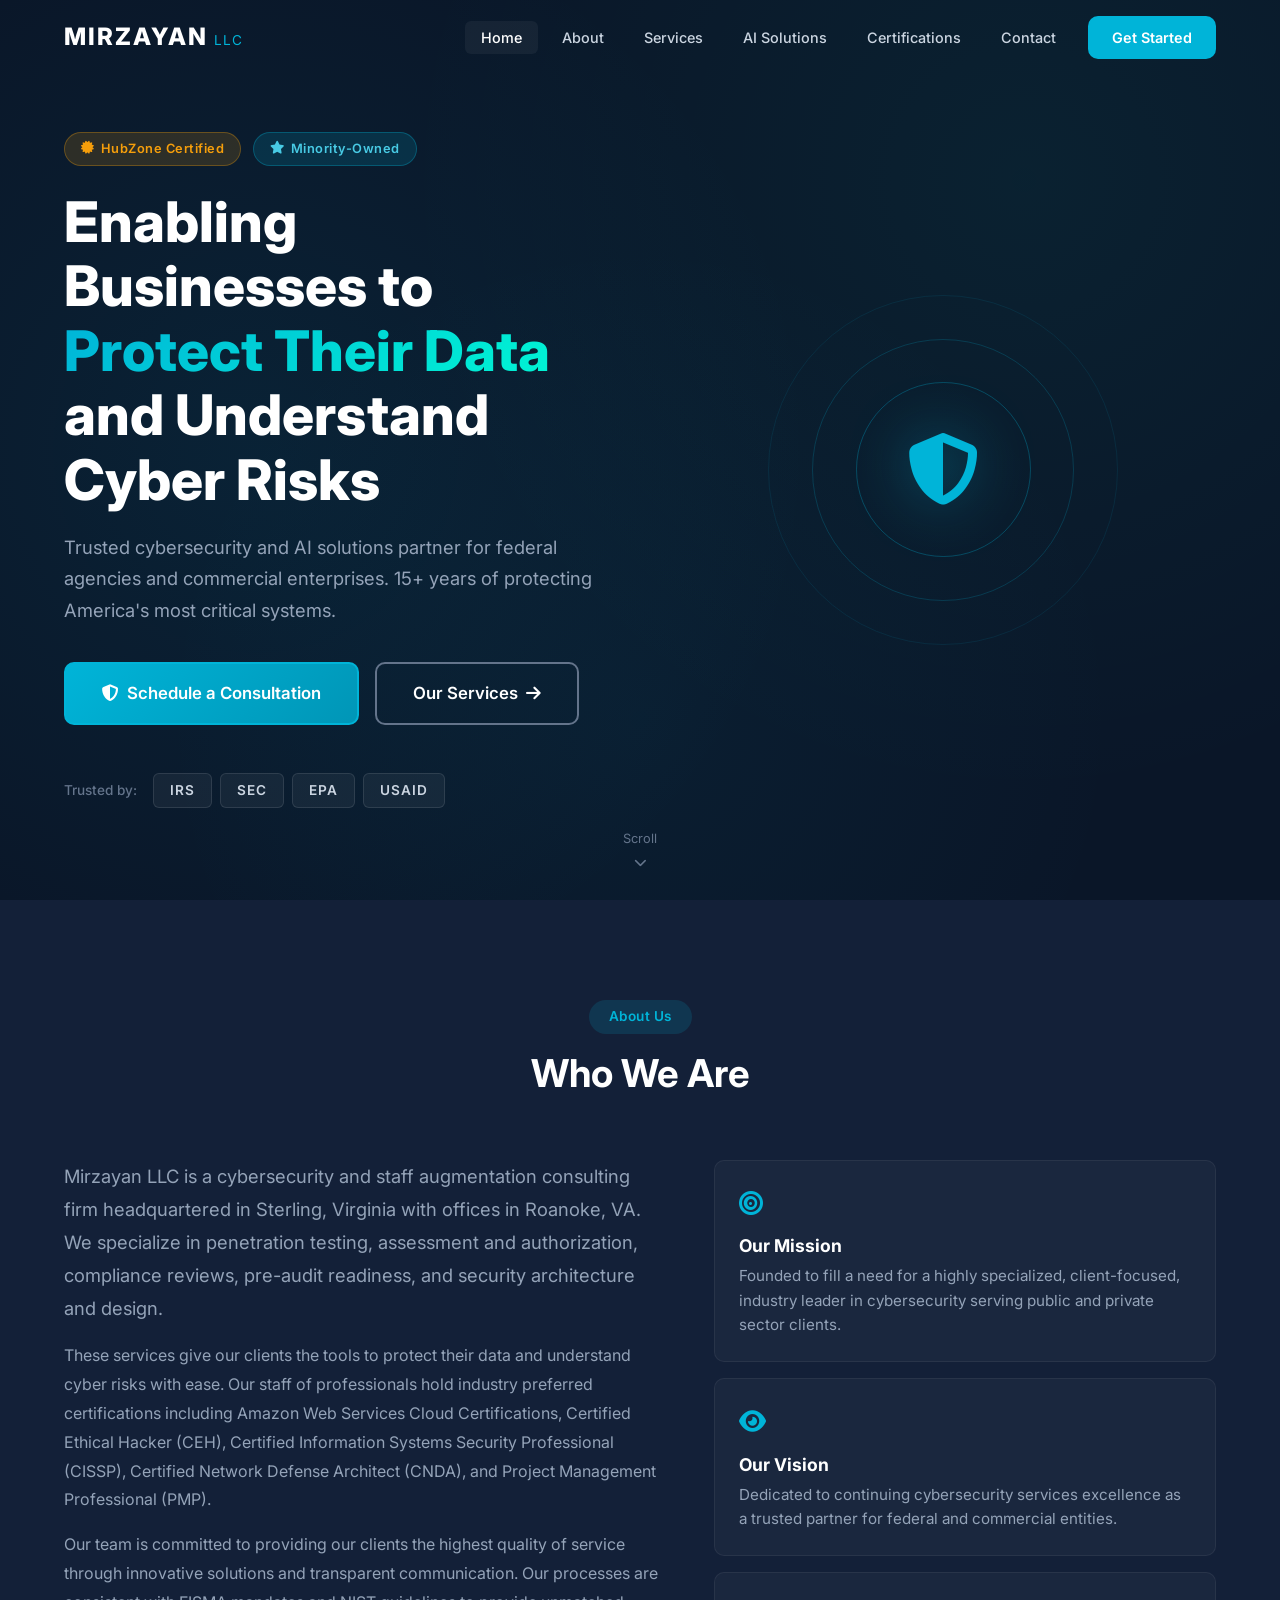
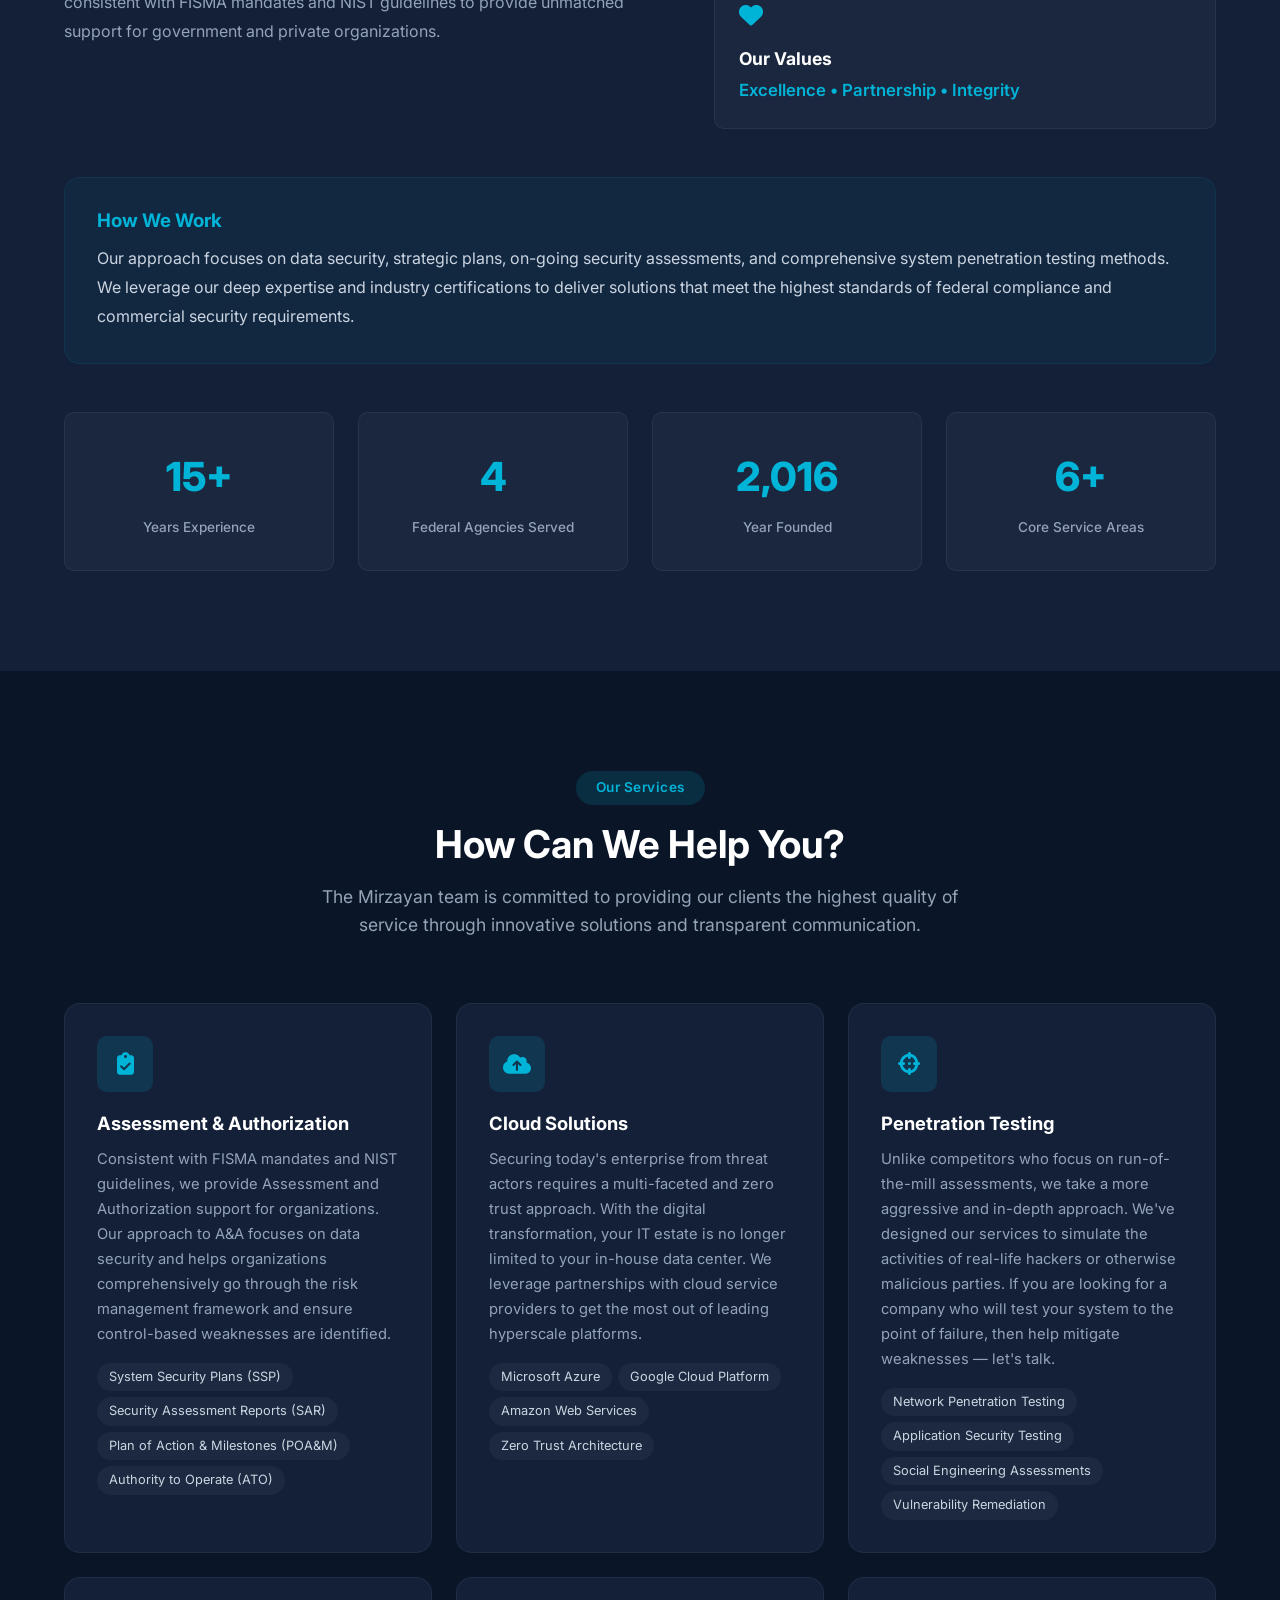
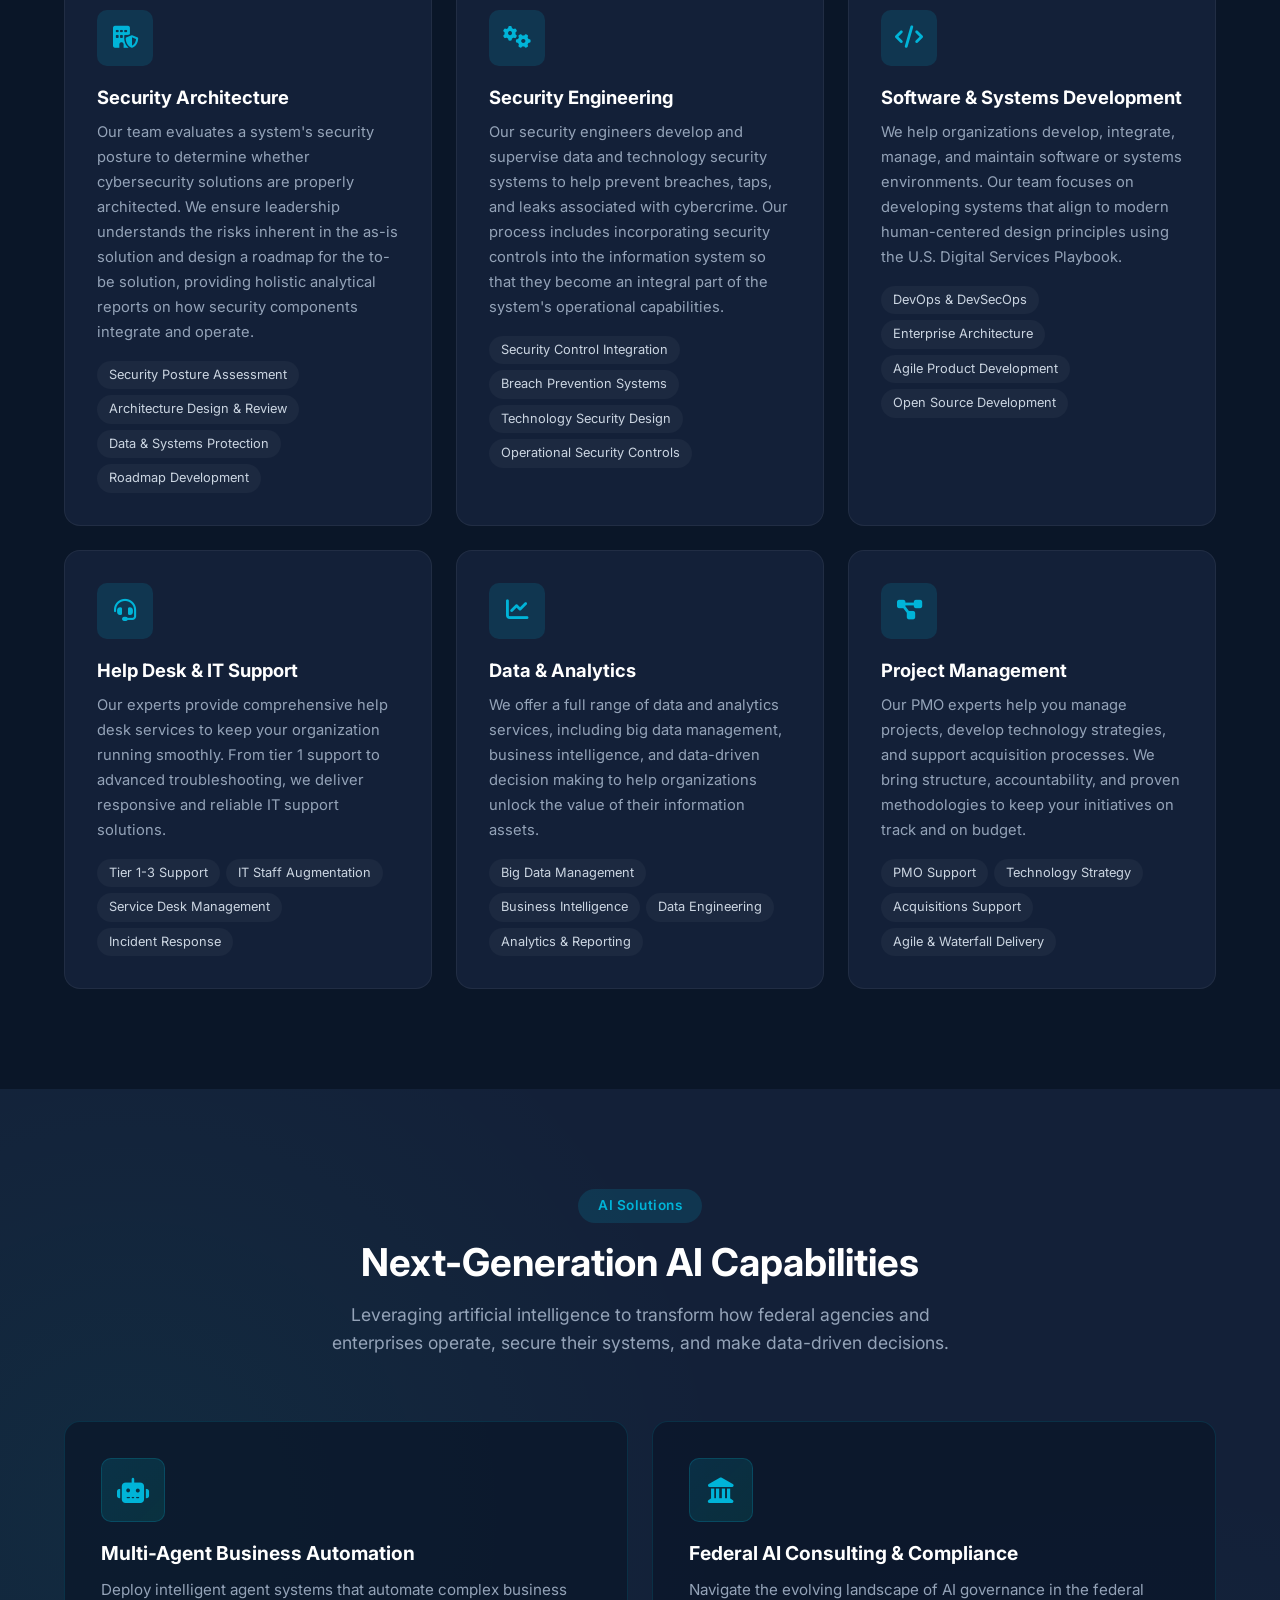
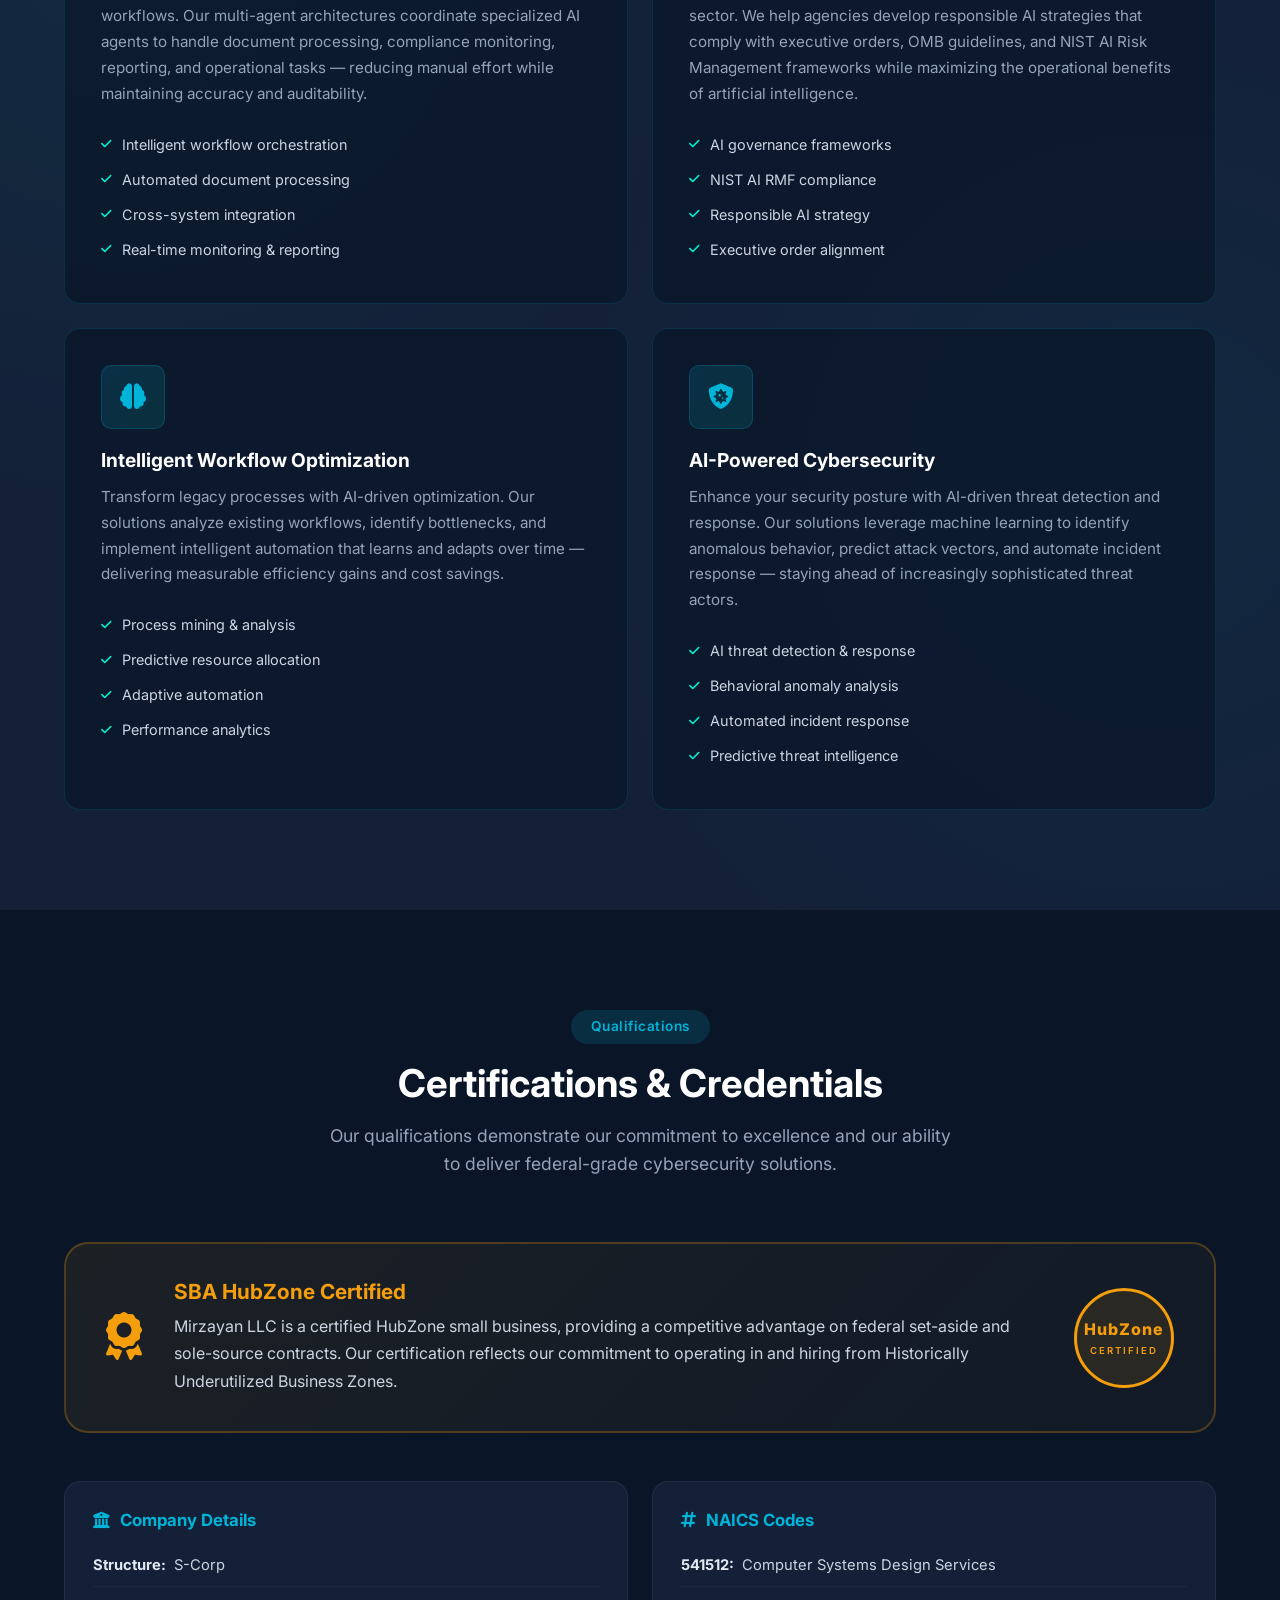
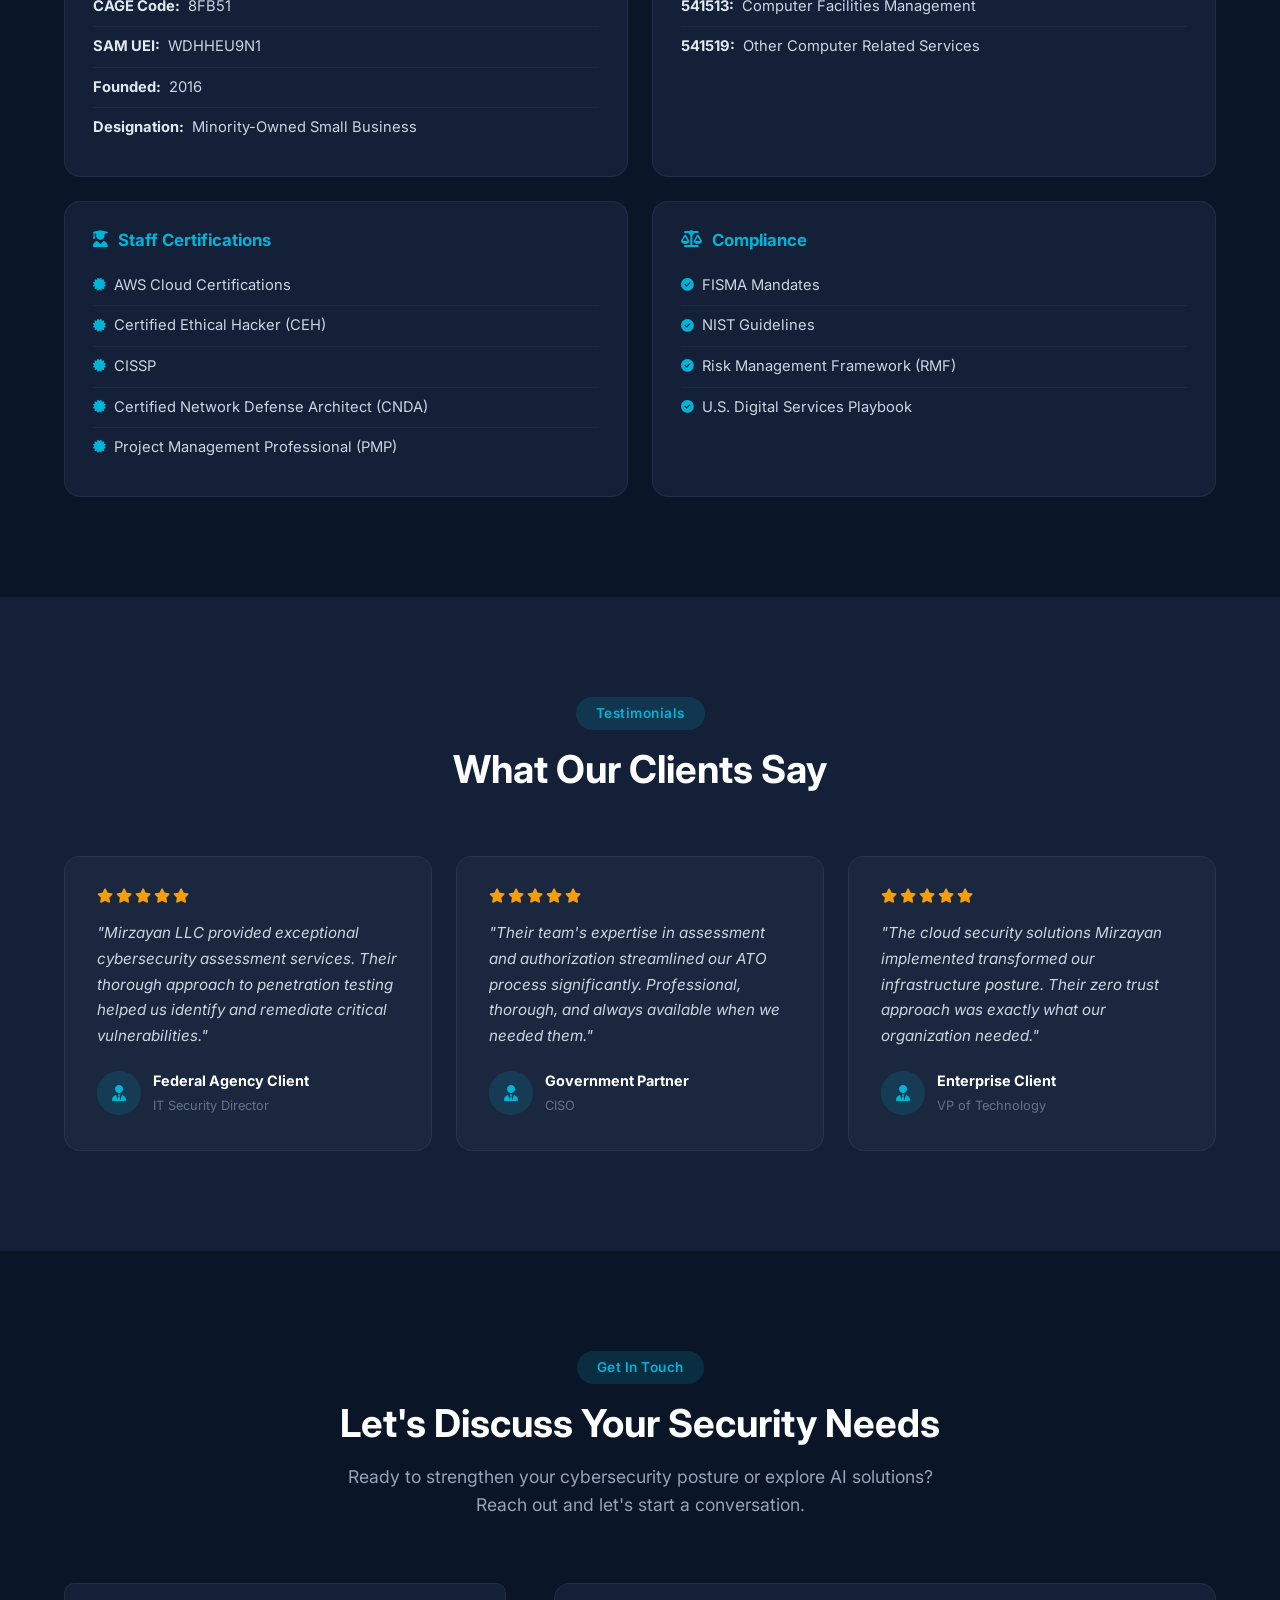
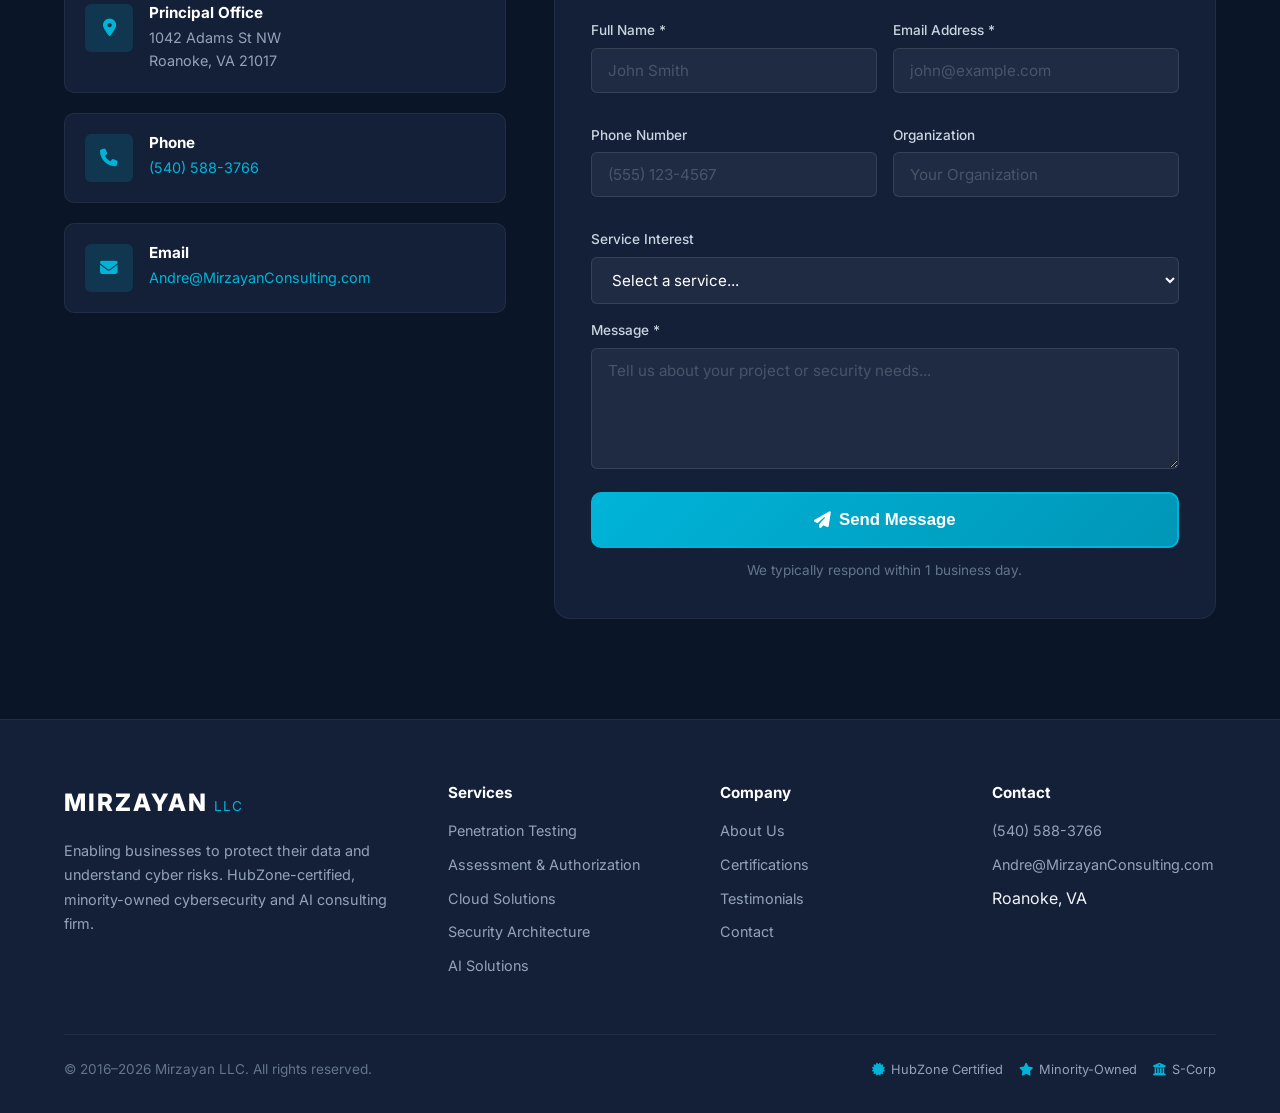
==== index.html @ 86419bb6 "Add files via upload" ====
<!DOCTYPE html>
<html lang="en">
<head>
    <meta charset="UTF-8">
    <meta name="viewport" content="width=device-width, initial-scale=1.0">
    <title>Mirzayan LLC – Cybersecurity &amp; AI Solutions for Federal &amp; Commercial Enterprises</title>
    <meta name="description" content="Mirzayan LLC is a HubZone-certified, minority-owned cybersecurity and AI consulting firm serving federal agencies and commercial enterprises. Penetration testing, A&amp;A, cloud solutions, and AI-powered automation.">
    <meta name="keywords" content="cybersecurity, HubZone, federal contractor, penetration testing, AI consulting, assessment authorization, cloud solutions, minority-owned business">
    <meta name="author" content="Mirzayan LLC">
    
    <!-- Open Graph -->
    <meta property="og:title" content="Mirzayan LLC – Cybersecurity &amp; AI Solutions">
    <meta property="og:description" content="HubZone-certified cybersecurity and AI consulting firm serving federal and commercial clients.">
    <meta property="og:type" content="website">
    <meta property="og:url" content="https://mirzayanllc.com">
    
    <!-- Fonts -->
    <link rel="preconnect" href="https://fonts.googleapis.com">
    <link rel="preconnect" href="https://fonts.gstatic.com" crossorigin>
    <link href="https://fonts.googleapis.com/css2?family=Inter:wght@300;400;500;600;700;800&family=JetBrains+Mono:wght@400;500&display=swap" rel="stylesheet">
    
    <!-- Icons -->
    <link rel="stylesheet" href="https://cdnjs.cloudflare.com/ajax/libs/font-awesome/6.5.1/css/all.min.css">
    
    <!-- Styles -->
    <link rel="stylesheet" href="css/style.css">
    
    <!-- Favicon -->
    <link rel="icon" type="image/svg+xml" href="images/favicon.svg">
</head>
<body>
    <!-- Navigation -->
    <nav class="navbar" id="navbar">
        <div class="container nav-container">
            <a href="#" class="nav-logo">
                <span class="logo-text">MIRZAYAN</span>
                <span class="logo-sub">LLC</span>
            </a>
            <button class="nav-toggle" id="navToggle" aria-label="Toggle navigation">
                <span class="hamburger"></span>
            </button>
            <ul class="nav-menu" id="navMenu">
                <li><a href="#home" class="nav-link active">Home</a></li>
                <li><a href="#about" class="nav-link">About</a></li>
                <li><a href="#services" class="nav-link">Services</a></li>
                <li><a href="#ai-services" class="nav-link">AI Solutions</a></li>
                <li><a href="#certifications" class="nav-link">Certifications</a></li>
                <li><a href="#contact" class="nav-link">Contact</a></li>
                <li><a href="#contact" class="nav-btn">Get Started</a></li>
            </ul>
        </div>
    </nav>

    <!-- Hero Section -->
    <section class="hero" id="home">
        <div class="hero-bg-pattern"></div>
        <div class="container hero-container">
            <div class="hero-content">
                <div class="hero-badges">
                    <span class="badge badge-hubzone">
                        <i class="fas fa-certificate"></i> HubZone Certified
                    </span>
                    <span class="badge badge-minority">
                        <i class="fas fa-star"></i> Minority-Owned
                    </span>
                </div>
                <h1 class="hero-title">
                    Enabling Businesses to <span class="text-gradient">Protect Their Data</span> and Understand Cyber Risks
                </h1>
                <p class="hero-subtitle">
                    Trusted cybersecurity and AI solutions partner for federal agencies and commercial enterprises. 
                    15+ years of protecting America's most critical systems.
                </p>
                <div class="hero-cta">
                    <a href="#contact" class="btn btn-primary btn-lg">
                        <i class="fas fa-shield-halved"></i> Schedule a Consultation
                    </a>
                    <a href="#services" class="btn btn-outline btn-lg">
                        Our Services <i class="fas fa-arrow-right"></i>
                    </a>
                </div>
                <div class="hero-clients">
                    <span class="clients-label">Trusted by:</span>
                    <div class="client-logos">
                        <span class="client-tag">IRS</span>
                        <span class="client-tag">SEC</span>
                        <span class="client-tag">EPA</span>
                        <span class="client-tag">USAID</span>
                    </div>
                </div>
            </div>
            <div class="hero-visual">
                <div class="shield-graphic">
                    <div class="shield-ring ring-1"></div>
                    <div class="shield-ring ring-2"></div>
                    <div class="shield-ring ring-3"></div>
                    <div class="shield-icon">
                        <i class="fas fa-shield-halved"></i>
                    </div>
                </div>
            </div>
        </div>
        <div class="hero-scroll">
            <a href="#about" class="scroll-indicator">
                <span>Scroll</span>
                <i class="fas fa-chevron-down"></i>
            </a>
        </div>
    </section>

    <!-- About Section -->
    <section class="section section-about" id="about">
        <div class="container">
            <div class="section-header">
                <span class="section-tag">About Us</span>
                <h2 class="section-title">Who We Are</h2>
            </div>
            <div class="about-grid">
                <div class="about-main">
                    <p class="about-lead">
                        Mirzayan LLC is a cybersecurity and staff augmentation consulting firm headquartered in Sterling, Virginia with offices in Roanoke, VA. We specialize in penetration testing, assessment and authorization, compliance reviews, pre-audit readiness, and security architecture and design.
                    </p>
                    <p>
                        These services give our clients the tools to protect their data and understand cyber risks with ease. Our staff of professionals hold industry preferred certifications including Amazon Web Services Cloud Certifications, Certified Ethical Hacker (CEH), Certified Information Systems Security Professional (CISSP), Certified Network Defense Architect (CNDA), and Project Management Professional (PMP).
                    </p>
                    <p>
                        Our team is committed to providing our clients the highest quality of service through innovative solutions and transparent communication. Our processes are consistent with FISMA mandates and NIST guidelines to provide unmatched support for government and private organizations.
                    </p>
                </div>
                <div class="about-cards">
                    <div class="value-card">
                        <div class="value-icon"><i class="fas fa-bullseye"></i></div>
                        <h3>Our Mission</h3>
                        <p>Founded to fill a need for a highly specialized, client-focused, industry leader in cybersecurity serving public and private sector clients.</p>
                    </div>
                    <div class="value-card">
                        <div class="value-icon"><i class="fas fa-eye"></i></div>
                        <h3>Our Vision</h3>
                        <p>Dedicated to continuing cybersecurity services excellence as a trusted partner for federal and commercial entities.</p>
                    </div>
                    <div class="value-card">
                        <div class="value-icon"><i class="fas fa-heart"></i></div>
                        <h3>Our Values</h3>
                        <p class="values-list">Excellence &bull; Partnership &bull; Integrity</p>
                    </div>
                </div>
            </div>
            <!-- How We Work -->
            <div class="how-we-work">
                <h3>How We Work</h3>
                <p>
                    Our approach focuses on data security, strategic plans, on-going security assessments, and comprehensive system penetration testing methods. We leverage our deep expertise and industry certifications to deliver solutions that meet the highest standards of federal compliance and commercial security requirements.
                </p>
            </div>
            <!-- Stats -->
            <div class="stats-row">
                <div class="stat-item">
                    <span class="stat-number" data-target="15">0</span><span class="stat-suffix">+</span>
                    <span class="stat-label">Years Experience</span>
                </div>
                <div class="stat-item">
                    <span class="stat-number" data-target="4">0</span>
                    <span class="stat-label">Federal Agencies Served</span>
                </div>
                <div class="stat-item">
                    <span class="stat-number" data-target="2016">0</span>
                    <span class="stat-label">Year Founded</span>
                </div>
                <div class="stat-item">
                    <span class="stat-number" data-target="6">0</span><span class="stat-suffix">+</span>
                    <span class="stat-label">Core Service Areas</span>
                </div>
            </div>
        </div>
    </section>

    <!-- Services Section -->
    <section class="section section-services" id="services">
        <div class="container">
            <div class="section-header">
                <span class="section-tag">Our Services</span>
                <h2 class="section-title">How Can We Help You?</h2>
                <p class="section-desc">The Mirzayan team is committed to providing our clients the highest quality of service through innovative solutions and transparent communication.</p>
            </div>
            <div class="services-grid">
                <div class="service-card">
                    <div class="service-icon"><i class="fas fa-clipboard-check"></i></div>
                    <h3>Assessment &amp; Authorization</h3>
                    <p>Consistent with FISMA mandates and NIST guidelines, we provide Assessment and Authorization support for organizations. Our approach to A&amp;A focuses on data security and helps organizations comprehensively go through the risk management framework and ensure control-based weaknesses are identified.</p>
                    <ul class="service-details">
                        <li>System Security Plans (SSP)</li>
                        <li>Security Assessment Reports (SAR)</li>
                        <li>Plan of Action &amp; Milestones (POA&amp;M)</li>
                        <li>Authority to Operate (ATO)</li>
                    </ul>
                </div>
                <div class="service-card">
                    <div class="service-icon"><i class="fas fa-cloud-arrow-up"></i></div>
                    <h3>Cloud Solutions</h3>
                    <p>Securing today's enterprise from threat actors requires a multi-faceted and zero trust approach. With the digital transformation, your IT estate is no longer limited to your in-house data center. We leverage partnerships with cloud service providers to get the most out of leading hyperscale platforms.</p>
                    <ul class="service-details">
                        <li>Microsoft Azure</li>
                        <li>Google Cloud Platform</li>
                        <li>Amazon Web Services</li>
                        <li>Zero Trust Architecture</li>
                    </ul>
                </div>
                <div class="service-card">
                    <div class="service-icon"><i class="fas fa-crosshairs"></i></div>
                    <h3>Penetration Testing</h3>
                    <p>Unlike competitors who focus on run-of-the-mill assessments, we take a more aggressive and in-depth approach. We've designed our services to simulate the activities of real-life hackers or otherwise malicious parties. If you are looking for a company who will test your system to the point of failure, then help mitigate weaknesses — let's talk.</p>
                    <ul class="service-details">
                        <li>Network Penetration Testing</li>
                        <li>Application Security Testing</li>
                        <li>Social Engineering Assessments</li>
                        <li>Vulnerability Remediation</li>
                    </ul>
                </div>
                <div class="service-card">
                    <div class="service-icon"><i class="fas fa-building-shield"></i></div>
                    <h3>Security Architecture</h3>
                    <p>Our team evaluates a system's security posture to determine whether cybersecurity solutions are properly architected. We ensure leadership understands the risks inherent in the as-is solution and design a roadmap for the to-be solution, providing holistic analytical reports on how security components integrate and operate.</p>
                    <ul class="service-details">
                        <li>Security Posture Assessment</li>
                        <li>Architecture Design &amp; Review</li>
                        <li>Data &amp; Systems Protection</li>
                        <li>Roadmap Development</li>
                    </ul>
                </div>
                <div class="service-card">
                    <div class="service-icon"><i class="fas fa-gears"></i></div>
                    <h3>Security Engineering</h3>
                    <p>Our security engineers develop and supervise data and technology security systems to help prevent breaches, taps, and leaks associated with cybercrime. Our process includes incorporating security controls into the information system so that they become an integral part of the system's operational capabilities.</p>
                    <ul class="service-details">
                        <li>Security Control Integration</li>
                        <li>Breach Prevention Systems</li>
                        <li>Technology Security Design</li>
                        <li>Operational Security Controls</li>
                    </ul>
                </div>
                <div class="service-card">
                    <div class="service-icon"><i class="fas fa-code"></i></div>
                    <h3>Software &amp; Systems Development</h3>
                    <p>We help organizations develop, integrate, manage, and maintain software or systems environments. Our team focuses on developing systems that align to modern human-centered design principles using the U.S. Digital Services Playbook.</p>
                    <ul class="service-details">
                        <li>DevOps &amp; DevSecOps</li>
                        <li>Enterprise Architecture</li>
                        <li>Agile Product Development</li>
                        <li>Open Source Development</li>
                    </ul>
                </div>
                <div class="service-card">
                    <div class="service-icon"><i class="fas fa-headset"></i></div>
                    <h3>Help Desk &amp; IT Support</h3>
                    <p>Our experts provide comprehensive help desk services to keep your organization running smoothly. From tier 1 support to advanced troubleshooting, we deliver responsive and reliable IT support solutions.</p>
                    <ul class="service-details">
                        <li>Tier 1-3 Support</li>
                        <li>IT Staff Augmentation</li>
                        <li>Service Desk Management</li>
                        <li>Incident Response</li>
                    </ul>
                </div>
                <div class="service-card">
                    <div class="service-icon"><i class="fas fa-chart-line"></i></div>
                    <h3>Data &amp; Analytics</h3>
                    <p>We offer a full range of data and analytics services, including big data management, business intelligence, and data-driven decision making to help organizations unlock the value of their information assets.</p>
                    <ul class="service-details">
                        <li>Big Data Management</li>
                        <li>Business Intelligence</li>
                        <li>Data Engineering</li>
                        <li>Analytics &amp; Reporting</li>
                    </ul>
                </div>
                <div class="service-card">
                    <div class="service-icon"><i class="fas fa-diagram-project"></i></div>
                    <h3>Project Management</h3>
                    <p>Our PMO experts help you manage projects, develop technology strategies, and support acquisition processes. We bring structure, accountability, and proven methodologies to keep your initiatives on track and on budget.</p>
                    <ul class="service-details">
                        <li>PMO Support</li>
                        <li>Technology Strategy</li>
                        <li>Acquisitions Support</li>
                        <li>Agile &amp; Waterfall Delivery</li>
                    </ul>
                </div>
            </div>
        </div>
    </section>

    <!-- AI Services Section -->
    <section class="section section-ai" id="ai-services">
        <div class="container">
            <div class="section-header">
                <span class="section-tag">AI Solutions</span>
                <h2 class="section-title">Next-Generation AI Capabilities</h2>
                <p class="section-desc">Leveraging artificial intelligence to transform how federal agencies and enterprises operate, secure their systems, and make data-driven decisions.</p>
            </div>
            <div class="ai-grid">
                <div class="ai-card">
                    <div class="ai-card-icon">
                        <i class="fas fa-robot"></i>
                    </div>
                    <h3>Multi-Agent Business Automation</h3>
                    <p>Deploy intelligent agent systems that automate complex business workflows. Our multi-agent architectures coordinate specialized AI agents to handle document processing, compliance monitoring, reporting, and operational tasks — reducing manual effort while maintaining accuracy and auditability.</p>
                    <ul class="ai-features">
                        <li><i class="fas fa-check"></i> Intelligent workflow orchestration</li>
                        <li><i class="fas fa-check"></i> Automated document processing</li>
                        <li><i class="fas fa-check"></i> Cross-system integration</li>
                        <li><i class="fas fa-check"></i> Real-time monitoring &amp; reporting</li>
                    </ul>
                </div>
                <div class="ai-card">
                    <div class="ai-card-icon">
                        <i class="fas fa-landmark"></i>
                    </div>
                    <h3>Federal AI Consulting &amp; Compliance</h3>
                    <p>Navigate the evolving landscape of AI governance in the federal sector. We help agencies develop responsible AI strategies that comply with executive orders, OMB guidelines, and NIST AI Risk Management frameworks while maximizing the operational benefits of artificial intelligence.</p>
                    <ul class="ai-features">
                        <li><i class="fas fa-check"></i> AI governance frameworks</li>
                        <li><i class="fas fa-check"></i> NIST AI RMF compliance</li>
                        <li><i class="fas fa-check"></i> Responsible AI strategy</li>
                        <li><i class="fas fa-check"></i> Executive order alignment</li>
                    </ul>
                </div>
                <div class="ai-card">
                    <div class="ai-card-icon">
                        <i class="fas fa-brain"></i>
                    </div>
                    <h3>Intelligent Workflow Optimization</h3>
                    <p>Transform legacy processes with AI-driven optimization. Our solutions analyze existing workflows, identify bottlenecks, and implement intelligent automation that learns and adapts over time — delivering measurable efficiency gains and cost savings.</p>
                    <ul class="ai-features">
                        <li><i class="fas fa-check"></i> Process mining &amp; analysis</li>
                        <li><i class="fas fa-check"></i> Predictive resource allocation</li>
                        <li><i class="fas fa-check"></i> Adaptive automation</li>
                        <li><i class="fas fa-check"></i> Performance analytics</li>
                    </ul>
                </div>
                <div class="ai-card">
                    <div class="ai-card-icon">
                        <i class="fas fa-shield-virus"></i>
                    </div>
                    <h3>AI-Powered Cybersecurity</h3>
                    <p>Enhance your security posture with AI-driven threat detection and response. Our solutions leverage machine learning to identify anomalous behavior, predict attack vectors, and automate incident response — staying ahead of increasingly sophisticated threat actors.</p>
                    <ul class="ai-features">
                        <li><i class="fas fa-check"></i> AI threat detection &amp; response</li>
                        <li><i class="fas fa-check"></i> Behavioral anomaly analysis</li>
                        <li><i class="fas fa-check"></i> Automated incident response</li>
                        <li><i class="fas fa-check"></i> Predictive threat intelligence</li>
                    </ul>
                </div>
            </div>
        </div>
    </section>

    <!-- Certifications Section -->
    <section class="section section-certs" id="certifications">
        <div class="container">
            <div class="section-header">
                <span class="section-tag">Qualifications</span>
                <h2 class="section-title">Certifications &amp; Credentials</h2>
                <p class="section-desc">Our qualifications demonstrate our commitment to excellence and our ability to deliver federal-grade cybersecurity solutions.</p>
            </div>
            
            <!-- HubZone Banner -->
            <div class="hubzone-banner">
                <div class="hubzone-content">
                    <div class="hubzone-icon">
                        <i class="fas fa-award"></i>
                    </div>
                    <div class="hubzone-text">
                        <h3>SBA HubZone Certified</h3>
                        <p>Mirzayan LLC is a certified HubZone small business, providing a competitive advantage on federal set-aside and sole-source contracts. Our certification reflects our commitment to operating in and hiring from Historically Underutilized Business Zones.</p>
                    </div>
                    <div class="hubzone-badge">
                        <div class="hubzone-seal">
                            <span class="seal-text">HubZone</span>
                            <span class="seal-sub">CERTIFIED</span>
                        </div>
                    </div>
                </div>
            </div>

            <div class="certs-grid">
                <div class="cert-group">
                    <h3><i class="fas fa-building-columns"></i> Company Details</h3>
                    <ul class="cert-list">
                        <li><strong>Structure:</strong> S-Corp</li>
                        <li><strong>CAGE Code:</strong> 8FB51</li>
                        <li><strong>SAM UEI:</strong> WDHHEU9N1</li>
                        <li><strong>Founded:</strong> 2016</li>
                        <li><strong>Designation:</strong> Minority-Owned Small Business</li>
                    </ul>
                </div>
                <div class="cert-group">
                    <h3><i class="fas fa-hashtag"></i> NAICS Codes</h3>
                    <ul class="cert-list">
                        <li><strong>541512:</strong> Computer Systems Design Services</li>
                        <li><strong>541513:</strong> Computer Facilities Management</li>
                        <li><strong>541519:</strong> Other Computer Related Services</li>
                    </ul>
                </div>
                <div class="cert-group">
                    <h3><i class="fas fa-user-graduate"></i> Staff Certifications</h3>
                    <ul class="cert-list">
                        <li><i class="fas fa-certificate"></i> AWS Cloud Certifications</li>
                        <li><i class="fas fa-certificate"></i> Certified Ethical Hacker (CEH)</li>
                        <li><i class="fas fa-certificate"></i> CISSP</li>
                        <li><i class="fas fa-certificate"></i> Certified Network Defense Architect (CNDA)</li>
                        <li><i class="fas fa-certificate"></i> Project Management Professional (PMP)</li>
                    </ul>
                </div>
                <div class="cert-group">
                    <h3><i class="fas fa-scale-balanced"></i> Compliance</h3>
                    <ul class="cert-list">
                        <li><i class="fas fa-check-circle"></i> FISMA Mandates</li>
                        <li><i class="fas fa-check-circle"></i> NIST Guidelines</li>
                        <li><i class="fas fa-check-circle"></i> Risk Management Framework (RMF)</li>
                        <li><i class="fas fa-check-circle"></i> U.S. Digital Services Playbook</li>
                    </ul>
                </div>
            </div>
        </div>
    </section>

    <!-- Testimonials Section (Ready for Content) -->
    <section class="section section-testimonials" id="testimonials">
        <div class="container">
            <div class="section-header">
                <span class="section-tag">Testimonials</span>
                <h2 class="section-title">What Our Clients Say</h2>
            </div>
            <div class="testimonials-grid">
                <div class="testimonial-card">
                    <div class="testimonial-stars">
                        <i class="fas fa-star"></i><i class="fas fa-star"></i><i class="fas fa-star"></i><i class="fas fa-star"></i><i class="fas fa-star"></i>
                    </div>
                    <p class="testimonial-text">"Mirzayan LLC provided exceptional cybersecurity assessment services. Their thorough approach to penetration testing helped us identify and remediate critical vulnerabilities."</p>
                    <div class="testimonial-author">
                        <div class="author-avatar"><i class="fas fa-user-tie"></i></div>
                        <div>
                            <strong>Federal Agency Client</strong>
                            <span>IT Security Director</span>
                        </div>
                    </div>
                </div>
                <div class="testimonial-card">
                    <div class="testimonial-stars">
                        <i class="fas fa-star"></i><i class="fas fa-star"></i><i class="fas fa-star"></i><i class="fas fa-star"></i><i class="fas fa-star"></i>
                    </div>
                    <p class="testimonial-text">"Their team's expertise in assessment and authorization streamlined our ATO process significantly. Professional, thorough, and always available when we needed them."</p>
                    <div class="testimonial-author">
                        <div class="author-avatar"><i class="fas fa-user-tie"></i></div>
                        <div>
                            <strong>Government Partner</strong>
                            <span>CISO</span>
                        </div>
                    </div>
                </div>
                <div class="testimonial-card">
                    <div class="testimonial-stars">
                        <i class="fas fa-star"></i><i class="fas fa-star"></i><i class="fas fa-star"></i><i class="fas fa-star"></i><i class="fas fa-star"></i>
                    </div>
                    <p class="testimonial-text">"The cloud security solutions Mirzayan implemented transformed our infrastructure posture. Their zero trust approach was exactly what our organization needed."</p>
                    <div class="testimonial-author">
                        <div class="author-avatar"><i class="fas fa-user-tie"></i></div>
                        <div>
                            <strong>Enterprise Client</strong>
                            <span>VP of Technology</span>
                        </div>
                    </div>
                </div>
            </div>
        </div>
    </section>

    <!-- Contact Section -->
    <section class="section section-contact" id="contact">
        <div class="container">
            <div class="section-header">
                <span class="section-tag">Get In Touch</span>
                <h2 class="section-title">Let's Discuss Your Security Needs</h2>
                <p class="section-desc">Ready to strengthen your cybersecurity posture or explore AI solutions? Reach out and let's start a conversation.</p>
            </div>
            <div class="contact-grid">
                <div class="contact-info">
                    <div class="contact-card">
                        <div class="contact-icon"><i class="fas fa-location-dot"></i></div>
                        <div>
                            <h4>Principal Office</h4>
                            <p>1042 Adams St NW<br>Roanoke, VA 21017</p>
                        </div>
                    </div>
                    <div class="contact-card">
                        <div class="contact-icon"><i class="fas fa-phone"></i></div>
                        <div>
                            <h4>Phone</h4>
                            <p><a href="tel:5405883766">(540) 588-3766</a></p>
                        </div>
                    </div>
                    <div class="contact-card">
                        <div class="contact-icon"><i class="fas fa-envelope"></i></div>
                        <div>
                            <h4>Email</h4>
                            <p><a href="mailto:Andre@MirzayanConsulting.com">Andre@MirzayanConsulting.com</a></p>
                        </div>
                    </div>
                </div>
                <form class="contact-form" id="contactForm" action="https://formspree.io/f/your-form-id" method="POST">
                    <div class="form-row">
                        <div class="form-group">
                            <label for="name">Full Name *</label>
                            <input type="text" id="name" name="name" required placeholder="John Smith">
                        </div>
                        <div class="form-group">
                            <label for="email">Email Address *</label>
                            <input type="email" id="email" name="email" required placeholder="john@example.com">
                        </div>
                    </div>
                    <div class="form-row">
                        <div class="form-group">
                            <label for="phone">Phone Number</label>
                            <input type="tel" id="phone" name="phone" placeholder="(555) 123-4567">
                        </div>
                        <div class="form-group">
                            <label for="org">Organization</label>
                            <input type="text" id="org" name="organization" placeholder="Your Organization">
                        </div>
                    </div>
                    <div class="form-group">
                        <label for="service">Service Interest</label>
                        <select id="service" name="service">
                            <option value="">Select a service...</option>
                            <option value="penetration-testing">Penetration Testing</option>
                            <option value="assessment-authorization">Assessment &amp; Authorization</option>
                            <option value="cloud-solutions">Cloud Solutions</option>
                            <option value="security-architecture">Security Architecture</option>
                            <option value="security-engineering">Security Engineering</option>
                            <option value="software-development">Software &amp; Systems Development</option>
                            <option value="help-desk">Help Desk &amp; IT Support</option>
                            <option value="ai-automation">AI Multi-Agent Automation</option>
                            <option value="ai-consulting">Federal AI Consulting</option>
                            <option value="ai-cybersecurity">AI-Powered Cybersecurity</option>
                            <option value="other">Other</option>
                        </select>
                    </div>
                    <div class="form-group">
                        <label for="message">Message *</label>
                        <textarea id="message" name="message" rows="5" required placeholder="Tell us about your project or security needs..."></textarea>
                    </div>
                    <button type="submit" class="btn btn-primary btn-lg btn-full">
                        <i class="fas fa-paper-plane"></i> Send Message
                    </button>
                    <p class="form-note">We typically respond within 1 business day.</p>
                </form>
            </div>
        </div>
    </section>

    <!-- Footer -->
    <footer class="footer">
        <div class="container">
            <div class="footer-grid">
                <div class="footer-brand">
                    <a href="#" class="nav-logo">
                        <span class="logo-text">MIRZAYAN</span>
                        <span class="logo-sub">LLC</span>
                    </a>
                    <p>Enabling businesses to protect their data and understand cyber risks. HubZone-certified, minority-owned cybersecurity and AI consulting firm.</p>
                </div>
                <div class="footer-links">
                    <h4>Services</h4>
                    <ul>
                        <li><a href="#services">Penetration Testing</a></li>
                        <li><a href="#services">Assessment &amp; Authorization</a></li>
                        <li><a href="#services">Cloud Solutions</a></li>
                        <li><a href="#services">Security Architecture</a></li>
                        <li><a href="#ai-services">AI Solutions</a></li>
                    </ul>
                </div>
                <div class="footer-links">
                    <h4>Company</h4>
                    <ul>
                        <li><a href="#about">About Us</a></li>
                        <li><a href="#certifications">Certifications</a></li>
                        <li><a href="#testimonials">Testimonials</a></li>
                        <li><a href="#contact">Contact</a></li>
                    </ul>
                </div>
                <div class="footer-links">
                    <h4>Contact</h4>
                    <ul>
                        <li><a href="tel:5405883766">(540) 588-3766</a></li>
                        <li><a href="mailto:Andre@MirzayanConsulting.com">Andre@MirzayanConsulting.com</a></li>
                        <li>Roanoke, VA</li>
                    </ul>
                </div>
            </div>
            <div class="footer-bottom">
                <p>&copy; 2016–2026 Mirzayan LLC. All rights reserved.</p>
                <div class="footer-badges">
                    <span class="footer-badge"><i class="fas fa-certificate"></i> HubZone Certified</span>
                    <span class="footer-badge"><i class="fas fa-star"></i> Minority-Owned</span>
                    <span class="footer-badge"><i class="fas fa-building-columns"></i> S-Corp</span>
                </div>
            </div>
        </div>
    </footer>

    <!-- Scripts -->
    <script src="js/main.js"></script>
</body>
</html>
---- css/style.css ----
/* ===== CSS Variables ===== */
:root {
    --navy: #0a1628;
    --navy-light: #132038;
    --navy-mid: #1a2d4d;
    --teal: #00b4d8;
    --teal-dark: #0096b7;
    --teal-light: #48cae4;
    --teal-glow: rgba(0, 180, 216, 0.15);
    --accent: #00f5d4;
    --white: #ffffff;
    --gray-50: #f8fafc;
    --gray-100: #f1f5f9;
    --gray-200: #e2e8f0;
    --gray-300: #cbd5e1;
    --gray-400: #94a3b8;
    --gray-500: #64748b;
    --gray-600: #475569;
    --gray-700: #334155;
    --gray-800: #1e293b;
    --text-primary: #f1f5f9;
    --text-secondary: #94a3b8;
    --text-dark: #1e293b;
    --text-dark-secondary: #64748b;
    --gold: #f59e0b;
    --green: #10b981;
    --red: #ef4444;
    --font-main: 'Inter', -apple-system, BlinkMacSystemFont, 'Segoe UI', sans-serif;
    --font-mono: 'JetBrains Mono', monospace;
    --shadow-sm: 0 1px 2px rgba(0,0,0,0.05);
    --shadow-md: 0 4px 6px -1px rgba(0,0,0,0.1), 0 2px 4px -2px rgba(0,0,0,0.1);
    --shadow-lg: 0 10px 15px -3px rgba(0,0,0,0.1), 0 4px 6px -4px rgba(0,0,0,0.1);
    --shadow-xl: 0 20px 25px -5px rgba(0,0,0,0.1), 0 8px 10px -6px rgba(0,0,0,0.1);
    --radius-sm: 6px;
    --radius-md: 10px;
    --radius-lg: 16px;
    --radius-xl: 24px;
    --transition: 0.3s cubic-bezier(0.4, 0, 0.2, 1);
}

/* ===== Reset & Base ===== */
*, *::before, *::after { box-sizing: border-box; margin: 0; padding: 0; }

html {
    scroll-behavior: smooth;
    font-size: 16px;
}

body {
    font-family: var(--font-main);
    background: var(--navy);
    color: var(--text-primary);
    line-height: 1.6;
    overflow-x: hidden;
    -webkit-font-smoothing: antialiased;
}

a { color: var(--teal); text-decoration: none; transition: color var(--transition); }
a:hover { color: var(--teal-light); }

img { max-width: 100%; height: auto; }

.container {
    max-width: 1200px;
    margin: 0 auto;
    padding: 0 24px;
}

/* ===== Typography ===== */
h1, h2, h3, h4, h5, h6 {
    font-weight: 700;
    line-height: 1.2;
    color: var(--white);
}

.text-gradient {
    background: linear-gradient(135deg, var(--teal), var(--accent));
    -webkit-background-clip: text;
    -webkit-text-fill-color: transparent;
    background-clip: text;
}

/* ===== Buttons ===== */
.btn {
    display: inline-flex;
    align-items: center;
    gap: 8px;
    padding: 12px 28px;
    border-radius: var(--radius-md);
    font-weight: 600;
    font-size: 0.95rem;
    cursor: pointer;
    transition: all var(--transition);
    border: 2px solid transparent;
    text-decoration: none;
}

.btn-primary {
    background: linear-gradient(135deg, var(--teal), var(--teal-dark));
    color: var(--white);
    border-color: var(--teal);
}
.btn-primary:hover {
    background: linear-gradient(135deg, var(--teal-light), var(--teal));
    transform: translateY(-2px);
    box-shadow: 0 8px 25px rgba(0, 180, 216, 0.3);
    color: var(--white);
}

.btn-outline {
    background: transparent;
    color: var(--white);
    border-color: var(--gray-500);
}
.btn-outline:hover {
    border-color: var(--teal);
    color: var(--teal);
    transform: translateY(-2px);
}

.btn-lg { padding: 16px 36px; font-size: 1.05rem; }
.btn-full { width: 100%; justify-content: center; }

/* ===== Navigation ===== */
.navbar {
    position: fixed;
    top: 0;
    left: 0;
    right: 0;
    z-index: 1000;
    padding: 16px 0;
    transition: all var(--transition);
    background: transparent;
}

.navbar.scrolled {
    background: rgba(10, 22, 40, 0.95);
    backdrop-filter: blur(20px);
    -webkit-backdrop-filter: blur(20px);
    padding: 10px 0;
    box-shadow: 0 4px 30px rgba(0, 0, 0, 0.3);
}

.nav-container {
    display: flex;
    align-items: center;
    justify-content: space-between;
}

.nav-logo {
    display: flex;
    align-items: baseline;
    gap: 6px;
    text-decoration: none;
}

.logo-text {
    font-size: 1.5rem;
    font-weight: 800;
    letter-spacing: 2px;
    color: var(--white);
}

.logo-sub {
    font-size: 0.85rem;
    font-weight: 400;
    color: var(--teal);
    letter-spacing: 1px;
}

.nav-menu {
    display: flex;
    align-items: center;
    gap: 8px;
    list-style: none;
}

.nav-link {
    color: var(--gray-300);
    padding: 8px 16px;
    border-radius: var(--radius-sm);
    font-size: 0.9rem;
    font-weight: 500;
    transition: all var(--transition);
}
.nav-link:hover, .nav-link.active {
    color: var(--white);
    background: rgba(255,255,255,0.05);
}

.nav-btn {
    display: inline-flex;
    align-items: center;
    padding: 10px 24px;
    background: var(--teal);
    color: var(--white) !important;
    border-radius: var(--radius-md);
    font-weight: 600;
    font-size: 0.9rem;
    margin-left: 8px;
    transition: all var(--transition);
}
.nav-btn:hover {
    background: var(--teal-light);
    transform: translateY(-1px);
    color: var(--white) !important;
}

.nav-toggle {
    display: none;
    background: none;
    border: none;
    cursor: pointer;
    padding: 8px;
}

.hamburger, .hamburger::before, .hamburger::after {
    display: block;
    width: 24px;
    height: 2px;
    background: var(--white);
    transition: all var(--transition);
}
.hamburger { position: relative; }
.hamburger::before, .hamburger::after {
    content: '';
    position: absolute;
    left: 0;
}
.hamburger::before { top: -7px; }
.hamburger::after { top: 7px; }

/* ===== Hero Section ===== */
.hero {
    position: relative;
    min-height: 100vh;
    display: flex;
    align-items: center;
    padding: 120px 0 80px;
    overflow: hidden;
}

.hero-bg-pattern {
    position: absolute;
    inset: 0;
    background: 
        radial-gradient(circle at 20% 50%, rgba(0, 180, 216, 0.08) 0%, transparent 50%),
        radial-gradient(circle at 80% 20%, rgba(0, 245, 212, 0.05) 0%, transparent 50%),
        radial-gradient(circle at 50% 80%, rgba(0, 180, 216, 0.05) 0%, transparent 50%);
    z-index: 0;
}

.hero-container {
    display: grid;
    grid-template-columns: 1fr 1fr;
    gap: 60px;
    align-items: center;
    position: relative;
    z-index: 1;
}

.hero-badges {
    display: flex;
    gap: 12px;
    margin-bottom: 24px;
    flex-wrap: wrap;
}

.badge {
    display: inline-flex;
    align-items: center;
    gap: 6px;
    padding: 6px 16px;
    border-radius: 50px;
    font-size: 0.8rem;
    font-weight: 600;
    letter-spacing: 0.5px;
}

.badge-hubzone {
    background: rgba(245, 158, 11, 0.15);
    color: var(--gold);
    border: 1px solid rgba(245, 158, 11, 0.3);
}

.badge-minority {
    background: rgba(0, 180, 216, 0.15);
    color: var(--teal-light);
    border: 1px solid rgba(0, 180, 216, 0.3);
}

.hero-title {
    font-size: clamp(2.2rem, 4.5vw, 3.5rem);
    font-weight: 800;
    line-height: 1.15;
    margin-bottom: 20px;
}

.hero-subtitle {
    font-size: 1.15rem;
    color: var(--gray-400);
    max-width: 560px;
    margin-bottom: 36px;
    line-height: 1.7;
}

.hero-cta {
    display: flex;
    gap: 16px;
    margin-bottom: 48px;
    flex-wrap: wrap;
}

.hero-clients {
    display: flex;
    align-items: center;
    gap: 16px;
    flex-wrap: wrap;
}

.clients-label {
    font-size: 0.85rem;
    color: var(--gray-500);
    font-weight: 500;
}

.client-logos {
    display: flex;
    gap: 8px;
}

.client-tag {
    padding: 6px 16px;
    background: rgba(255,255,255,0.05);
    border: 1px solid rgba(255,255,255,0.1);
    border-radius: var(--radius-sm);
    font-size: 0.85rem;
    font-weight: 600;
    color: var(--gray-300);
    letter-spacing: 1px;
}

/* Shield Graphic */
.hero-visual {
    display: flex;
    justify-content: center;
    align-items: center;
}

.shield-graphic {
    position: relative;
    width: 350px;
    height: 350px;
    display: flex;
    justify-content: center;
    align-items: center;
}

.shield-ring {
    position: absolute;
    border-radius: 50%;
    border: 1px solid;
    animation: pulse 4s ease-in-out infinite;
}

.ring-1 {
    width: 100%;
    height: 100%;
    border-color: rgba(0, 180, 216, 0.1);
    animation-delay: 0s;
}
.ring-2 {
    width: 75%;
    height: 75%;
    border-color: rgba(0, 180, 216, 0.2);
    animation-delay: 1s;
}
.ring-3 {
    width: 50%;
    height: 50%;
    border-color: rgba(0, 180, 216, 0.3);
    animation-delay: 2s;
}

.shield-icon {
    font-size: 4.5rem;
    color: var(--teal);
    z-index: 1;
    filter: drop-shadow(0 0 30px rgba(0, 180, 216, 0.4));
}

@keyframes pulse {
    0%, 100% { transform: scale(1); opacity: 1; }
    50% { transform: scale(1.05); opacity: 0.7; }
}

.hero-scroll {
    position: absolute;
    bottom: 30px;
    left: 50%;
    transform: translateX(-50%);
}

.scroll-indicator {
    display: flex;
    flex-direction: column;
    align-items: center;
    gap: 8px;
    color: var(--gray-500);
    font-size: 0.8rem;
    animation: bounce 2s ease-in-out infinite;
}

@keyframes bounce {
    0%, 100% { transform: translateY(0); }
    50% { transform: translateY(8px); }
}

/* ===== Section Styles ===== */
.section {
    padding: 100px 0;
}

.section-header {
    text-align: center;
    margin-bottom: 64px;
}

.section-tag {
    display: inline-block;
    padding: 6px 20px;
    background: var(--teal-glow);
    color: var(--teal);
    border-radius: 50px;
    font-size: 0.85rem;
    font-weight: 600;
    margin-bottom: 16px;
    letter-spacing: 0.5px;
}

.section-title {
    font-size: clamp(1.8rem, 3vw, 2.5rem);
    margin-bottom: 16px;
}

.section-desc {
    font-size: 1.1rem;
    color: var(--gray-400);
    max-width: 640px;
    margin: 0 auto;
}

/* ===== About Section ===== */
.section-about {
    background: var(--navy-light);
}

.about-grid {
    display: grid;
    grid-template-columns: 1.2fr 1fr;
    gap: 48px;
    margin-bottom: 48px;
}

.about-lead {
    font-size: 1.15rem;
    color: var(--gray-200);
    margin-bottom: 16px;
    line-height: 1.8;
}

.about-main p {
    color: var(--gray-400);
    margin-bottom: 16px;
    line-height: 1.8;
}

.about-cards {
    display: flex;
    flex-direction: column;
    gap: 16px;
}

.value-card {
    padding: 24px;
    background: rgba(255,255,255,0.03);
    border: 1px solid rgba(255,255,255,0.06);
    border-radius: var(--radius-md);
    transition: all var(--transition);
}
.value-card:hover {
    border-color: var(--teal);
    background: var(--teal-glow);
}

.value-icon {
    font-size: 1.5rem;
    color: var(--teal);
    margin-bottom: 12px;
}

.value-card h3 {
    font-size: 1.1rem;
    margin-bottom: 8px;
}

.value-card p {
    font-size: 0.95rem;
    color: var(--gray-400);
}

.values-list {
    font-size: 1.05rem !important;
    color: var(--teal) !important;
    font-weight: 600;
}

.how-we-work {
    padding: 32px;
    background: rgba(0, 180, 216, 0.05);
    border: 1px solid rgba(0, 180, 216, 0.1);
    border-radius: var(--radius-lg);
    margin-bottom: 48px;
}
.how-we-work h3 {
    color: var(--teal);
    margin-bottom: 12px;
}
.how-we-work p {
    color: var(--gray-300);
    line-height: 1.8;
}

/* Stats */
.stats-row {
    display: grid;
    grid-template-columns: repeat(4, 1fr);
    gap: 24px;
}

.stat-item {
    text-align: center;
    padding: 32px 16px;
    background: rgba(255,255,255,0.03);
    border: 1px solid rgba(255,255,255,0.06);
    border-radius: var(--radius-md);
}

.stat-number {
    font-size: 2.5rem;
    font-weight: 800;
    color: var(--teal);
    display: inline;
}
.stat-suffix {
    font-size: 2.5rem;
    font-weight: 800;
    color: var(--teal);
}

.stat-label {
    display: block;
    font-size: 0.85rem;
    color: var(--gray-400);
    margin-top: 8px;
    font-weight: 500;
}

/* ===== Services Section ===== */
.services-grid {
    display: grid;
    grid-template-columns: repeat(3, 1fr);
    gap: 24px;
}

.service-card {
    padding: 32px;
    background: var(--navy-light);
    border: 1px solid rgba(255,255,255,0.06);
    border-radius: var(--radius-lg);
    transition: all var(--transition);
}
.service-card:hover {
    border-color: var(--teal);
    transform: translateY(-4px);
    box-shadow: 0 16px 40px rgba(0, 180, 216, 0.1);
}

.service-icon {
    width: 56px;
    height: 56px;
    display: flex;
    align-items: center;
    justify-content: center;
    background: var(--teal-glow);
    border-radius: var(--radius-md);
    font-size: 1.4rem;
    color: var(--teal);
    margin-bottom: 20px;
}

.service-card h3 {
    font-size: 1.15rem;
    margin-bottom: 12px;
}

.service-card p {
    font-size: 0.92rem;
    color: var(--gray-400);
    line-height: 1.7;
    margin-bottom: 16px;
}

.service-details {
    list-style: none;
    display: flex;
    flex-wrap: wrap;
    gap: 6px;
}
.service-details li {
    font-size: 0.8rem;
    padding: 4px 12px;
    background: rgba(255,255,255,0.04);
    border-radius: 50px;
    color: var(--gray-300);
}

/* ===== AI Services Section ===== */
.section-ai {
    background: var(--navy-light);
    position: relative;
    overflow: hidden;
}

.section-ai::before {
    content: '';
    position: absolute;
    top: 0;
    left: 0;
    right: 0;
    bottom: 0;
    background: 
        radial-gradient(circle at 10% 30%, rgba(0, 245, 212, 0.05) 0%, transparent 40%),
        radial-gradient(circle at 90% 70%, rgba(0, 180, 216, 0.05) 0%, transparent 40%);
    z-index: 0;
}

.section-ai .container { position: relative; z-index: 1; }

.ai-grid {
    display: grid;
    grid-template-columns: repeat(2, 1fr);
    gap: 24px;
}

.ai-card {
    padding: 36px;
    background: rgba(10, 22, 40, 0.7);
    border: 1px solid rgba(0, 180, 216, 0.15);
    border-radius: var(--radius-lg);
    transition: all var(--transition);
}
.ai-card:hover {
    border-color: var(--teal);
    transform: translateY(-4px);
    box-shadow: 0 16px 40px rgba(0, 180, 216, 0.12);
}

.ai-card-icon {
    width: 64px;
    height: 64px;
    display: flex;
    align-items: center;
    justify-content: center;
    background: linear-gradient(135deg, var(--teal-glow), rgba(0, 245, 212, 0.1));
    border: 1px solid rgba(0, 180, 216, 0.2);
    border-radius: var(--radius-md);
    font-size: 1.6rem;
    color: var(--teal);
    margin-bottom: 20px;
}

.ai-card h3 {
    font-size: 1.2rem;
    margin-bottom: 12px;
}

.ai-card p {
    font-size: 0.95rem;
    color: var(--gray-400);
    line-height: 1.7;
    margin-bottom: 20px;
}

.ai-features {
    list-style: none;
}
.ai-features li {
    display: flex;
    align-items: center;
    gap: 10px;
    font-size: 0.9rem;
    color: var(--gray-300);
    padding: 6px 0;
}
.ai-features li i {
    color: var(--accent);
    font-size: 0.75rem;
}

/* ===== Certifications Section ===== */
.hubzone-banner {
    margin-bottom: 48px;
}

.hubzone-content {
    display: flex;
    align-items: center;
    gap: 32px;
    padding: 36px 40px;
    background: linear-gradient(135deg, rgba(245, 158, 11, 0.08), rgba(245, 158, 11, 0.03));
    border: 2px solid rgba(245, 158, 11, 0.25);
    border-radius: var(--radius-xl);
}

.hubzone-icon {
    font-size: 3rem;
    color: var(--gold);
    flex-shrink: 0;
}

.hubzone-text h3 {
    font-size: 1.3rem;
    color: var(--gold);
    margin-bottom: 8px;
}
.hubzone-text p {
    color: var(--gray-300);
    line-height: 1.7;
}

.hubzone-badge {
    flex-shrink: 0;
}

.hubzone-seal {
    width: 100px;
    height: 100px;
    border-radius: 50%;
    border: 3px solid var(--gold);
    display: flex;
    flex-direction: column;
    align-items: center;
    justify-content: center;
    background: rgba(245, 158, 11, 0.1);
}

.seal-text {
    font-size: 1rem;
    font-weight: 800;
    color: var(--gold);
    letter-spacing: 1px;
}
.seal-sub {
    font-size: 0.6rem;
    font-weight: 600;
    color: var(--gold);
    letter-spacing: 2px;
}

.certs-grid {
    display: grid;
    grid-template-columns: repeat(2, 1fr);
    gap: 24px;
}

.cert-group {
    padding: 28px;
    background: var(--navy-light);
    border: 1px solid rgba(255,255,255,0.06);
    border-radius: var(--radius-lg);
}

.cert-group h3 {
    font-size: 1.05rem;
    margin-bottom: 16px;
    display: flex;
    align-items: center;
    gap: 10px;
    color: var(--teal);
}

.cert-list {
    list-style: none;
}
.cert-list li {
    padding: 8px 0;
    color: var(--gray-300);
    font-size: 0.92rem;
    border-bottom: 1px solid rgba(255,255,255,0.04);
    display: flex;
    align-items: center;
    gap: 8px;
}
.cert-list li:last-child { border-bottom: none; }
.cert-list li i { color: var(--teal); font-size: 0.8rem; }
.cert-list li strong { color: var(--gray-200); }

/* ===== Testimonials ===== */
.section-testimonials {
    background: var(--navy-light);
}

.testimonials-grid {
    display: grid;
    grid-template-columns: repeat(3, 1fr);
    gap: 24px;
}

.testimonial-card {
    padding: 32px;
    background: rgba(255,255,255,0.03);
    border: 1px solid rgba(255,255,255,0.06);
    border-radius: var(--radius-lg);
    transition: all var(--transition);
}
.testimonial-card:hover {
    border-color: rgba(0, 180, 216, 0.3);
}

.testimonial-stars {
    color: var(--gold);
    margin-bottom: 16px;
    font-size: 0.9rem;
    display: flex;
    gap: 3px;
}

.testimonial-text {
    font-size: 0.95rem;
    color: var(--gray-300);
    line-height: 1.7;
    font-style: italic;
    margin-bottom: 20px;
}

.testimonial-author {
    display: flex;
    align-items: center;
    gap: 12px;
}

.author-avatar {
    width: 44px;
    height: 44px;
    border-radius: 50%;
    background: var(--teal-glow);
    display: flex;
    align-items: center;
    justify-content: center;
    color: var(--teal);
}

.testimonial-author strong {
    display: block;
    font-size: 0.9rem;
    color: var(--white);
}
.testimonial-author span {
    font-size: 0.8rem;
    color: var(--gray-500);
}

/* ===== Contact Section ===== */
.contact-grid {
    display: grid;
    grid-template-columns: 1fr 1.5fr;
    gap: 48px;
}

.contact-info {
    display: flex;
    flex-direction: column;
    gap: 20px;
}

.contact-card {
    display: flex;
    align-items: flex-start;
    gap: 16px;
    padding: 20px;
    background: var(--navy-light);
    border: 1px solid rgba(255,255,255,0.06);
    border-radius: var(--radius-md);
    transition: all var(--transition);
}
.contact-card:hover { border-color: var(--teal); }

.contact-icon {
    width: 48px;
    height: 48px;
    display: flex;
    align-items: center;
    justify-content: center;
    background: var(--teal-glow);
    border-radius: var(--radius-sm);
    color: var(--teal);
    font-size: 1.1rem;
    flex-shrink: 0;
}

.contact-card h4 {
    font-size: 0.95rem;
    margin-bottom: 4px;
}
.contact-card p {
    font-size: 0.9rem;
    color: var(--gray-400);
}
.contact-card a {
    color: var(--teal);
}

/* Contact Form */
.contact-form {
    padding: 36px;
    background: var(--navy-light);
    border: 1px solid rgba(255,255,255,0.06);
    border-radius: var(--radius-lg);
}

.form-row {
    display: grid;
    grid-template-columns: 1fr 1fr;
    gap: 16px;
    margin-bottom: 16px;
}

.form-group {
    margin-bottom: 16px;
}

.form-group label {
    display: block;
    font-size: 0.85rem;
    font-weight: 500;
    color: var(--gray-300);
    margin-bottom: 6px;
}

.form-group input,
.form-group textarea,
.form-group select {
    width: 100%;
    padding: 12px 16px;
    background: rgba(255,255,255,0.05);
    border: 1px solid rgba(255,255,255,0.1);
    border-radius: var(--radius-sm);
    color: var(--white);
    font-family: var(--font-main);
    font-size: 0.95rem;
    transition: all var(--transition);
}

.form-group input:focus,
.form-group textarea:focus,
.form-group select:focus {
    outline: none;
    border-color: var(--teal);
    box-shadow: 0 0 0 3px rgba(0, 180, 216, 0.15);
}

.form-group input::placeholder,
.form-group textarea::placeholder {
    color: var(--gray-600);
}

.form-group select { cursor: pointer; }
.form-group select option { background: var(--navy); }

.form-note {
    text-align: center;
    font-size: 0.85rem;
    color: var(--gray-500);
    margin-top: 12px;
}

/* ===== Footer ===== */
.footer {
    background: var(--navy-light);
    border-top: 1px solid rgba(255,255,255,0.06);
    padding: 64px 0 32px;
}

.footer-grid {
    display: grid;
    grid-template-columns: 1.5fr 1fr 1fr 1fr;
    gap: 48px;
    margin-bottom: 48px;
}

.footer-brand p {
    color: var(--gray-400);
    margin-top: 16px;
    line-height: 1.7;
    font-size: 0.9rem;
}

.footer-links h4 {
    font-size: 0.95rem;
    margin-bottom: 16px;
    color: var(--white);
}

.footer-links ul {
    list-style: none;
}
.footer-links li {
    margin-bottom: 8px;
}
.footer-links a {
    color: var(--gray-400);
    font-size: 0.9rem;
    transition: color var(--transition);
}
.footer-links a:hover { color: var(--teal); }

.footer-bottom {
    display: flex;
    justify-content: space-between;
    align-items: center;
    padding-top: 24px;
    border-top: 1px solid rgba(255,255,255,0.06);
    flex-wrap: wrap;
    gap: 16px;
}

.footer-bottom p {
    font-size: 0.85rem;
    color: var(--gray-500);
}

.footer-badges {
    display: flex;
    gap: 16px;
    flex-wrap: wrap;
}

.footer-badge {
    font-size: 0.8rem;
    color: var(--gray-400);
    display: flex;
    align-items: center;
    gap: 6px;
}
.footer-badge i { color: var(--teal); }

/* ===== Responsive ===== */
@media (max-width: 1024px) {
    .hero-container { grid-template-columns: 1fr; text-align: center; }
    .hero-subtitle { margin: 0 auto 36px; }
    .hero-cta { justify-content: center; }
    .hero-clients { justify-content: center; }
    .hero-visual { display: none; }
    
    .about-grid { grid-template-columns: 1fr; }
    .services-grid { grid-template-columns: repeat(2, 1fr); }
    .ai-grid { grid-template-columns: repeat(2, 1fr); }
    .testimonials-grid { grid-template-columns: repeat(2, 1fr); }
    .footer-grid { grid-template-columns: repeat(2, 1fr); }
}

@media (max-width: 768px) {
    .nav-toggle { display: block; }
    
    .nav-menu {
        position: fixed;
        top: 0;
        right: -100%;
        width: 280px;
        height: 100vh;
        background: var(--navy-light);
        flex-direction: column;
        padding: 80px 24px 24px;
        transition: right var(--transition);
        box-shadow: -10px 0 30px rgba(0,0,0,0.3);
        z-index: 999;
    }
    .nav-menu.active { right: 0; }
    .nav-btn { margin-left: 0; width: 100%; justify-content: center; }
    
    .section { padding: 64px 0; }
    .section-header { margin-bottom: 40px; }
    
    .services-grid { grid-template-columns: 1fr; }
    .ai-grid { grid-template-columns: 1fr; }
    .testimonials-grid { grid-template-columns: 1fr; }
    .certs-grid { grid-template-columns: 1fr; }
    .contact-grid { grid-template-columns: 1fr; }
    
    .stats-row { grid-template-columns: repeat(2, 1fr); }
    
    .hubzone-content {
        flex-direction: column;
        text-align: center;
        padding: 28px;
    }
    
    .form-row { grid-template-columns: 1fr; }
    
    .footer-grid { grid-template-columns: 1fr; gap: 32px; }
    .footer-bottom { flex-direction: column; text-align: center; }
}

@media (max-width: 480px) {
    .hero { padding: 100px 0 60px; }
    .hero-title { font-size: 1.8rem; }
    .hero-cta { flex-direction: column; }
    .hero-cta .btn { width: 100%; justify-content: center; }
    .stats-row { grid-template-columns: 1fr 1fr; gap: 12px; }
    .stat-number { font-size: 2rem; }
    .service-card { padding: 24px; }
}

/* ===== Animations ===== */
.fade-in {
    opacity: 0;
    transform: translateY(30px);
    transition: opacity 0.6s ease, transform 0.6s ease;
}
.fade-in.visible {
    opacity: 1;
    transform: translateY(0);
}

/* ===== Scrollbar ===== */
::-webkit-scrollbar { width: 8px; }
::-webkit-scrollbar-track { background: var(--navy); }
::-webkit-scrollbar-thumb { background: var(--navy-mid); border-radius: 4px; }
::-webkit-scrollbar-thumb:hover { background: var(--teal-dark); }
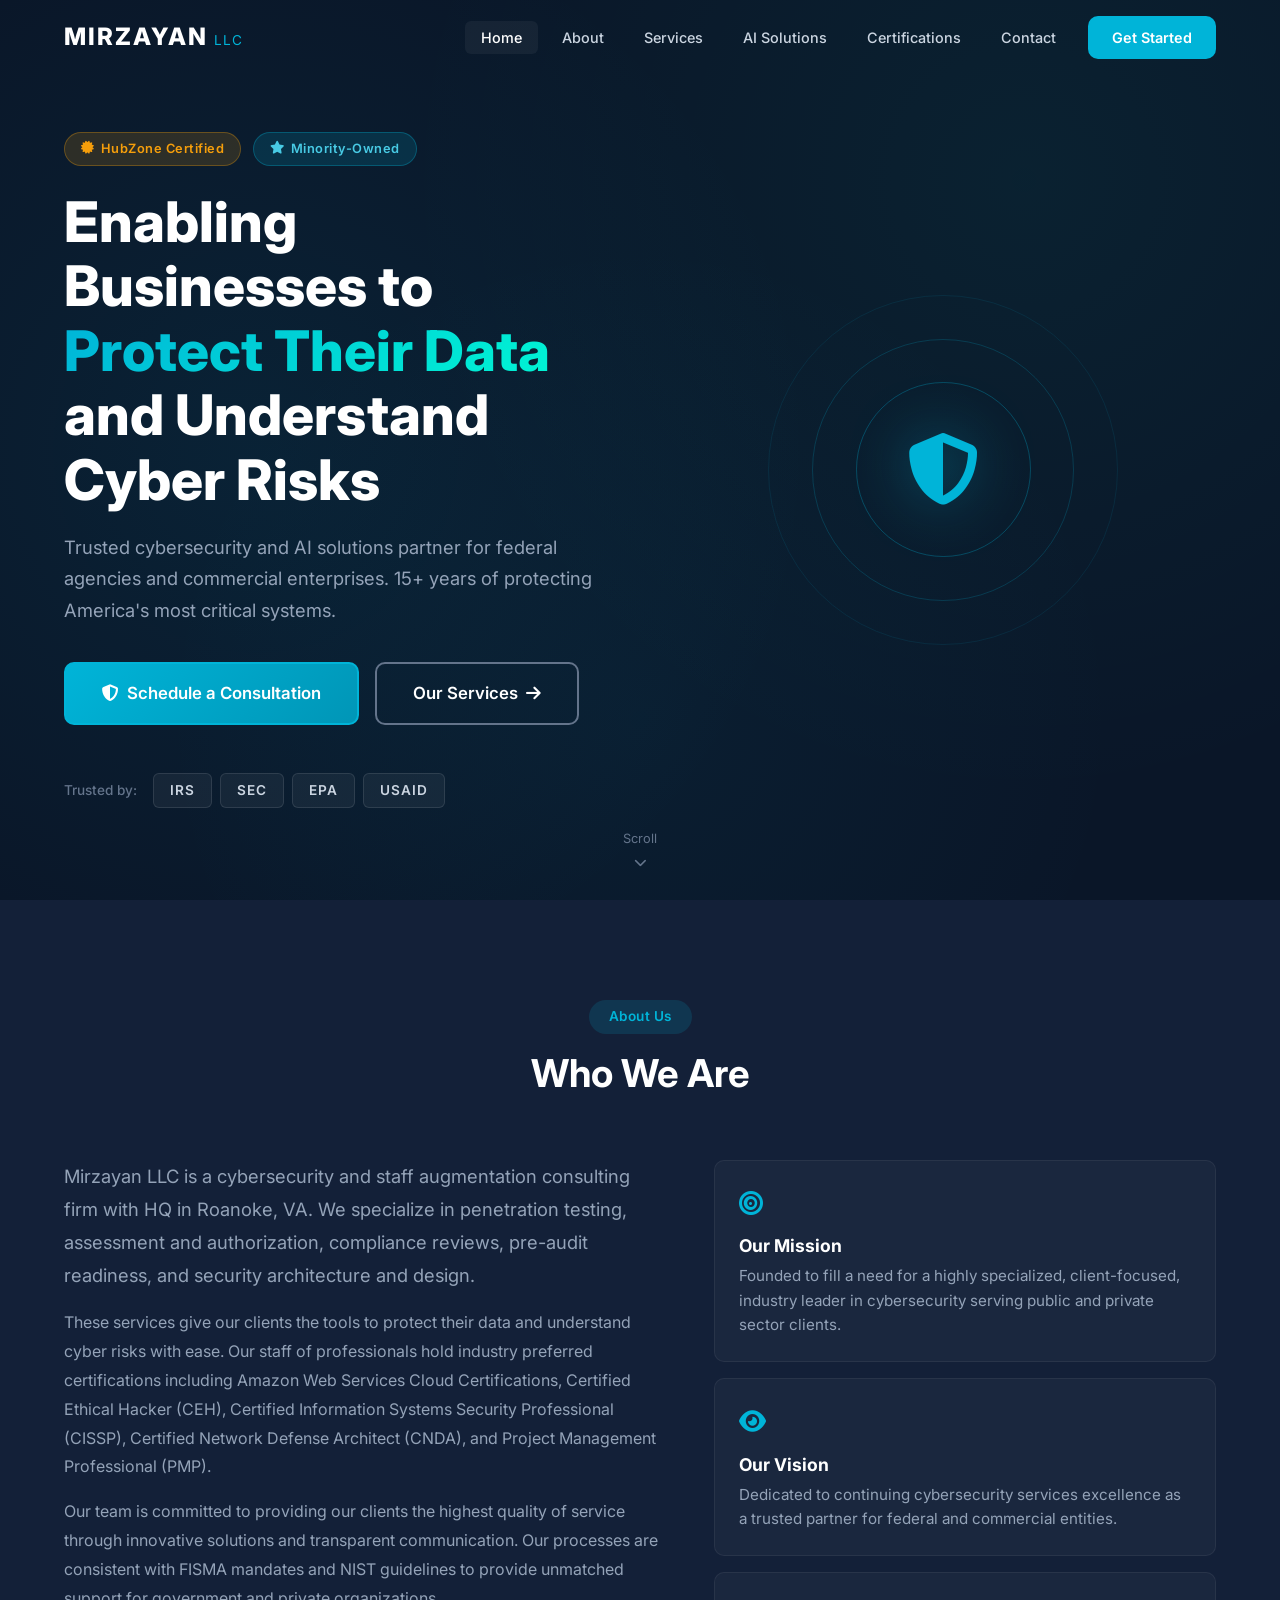
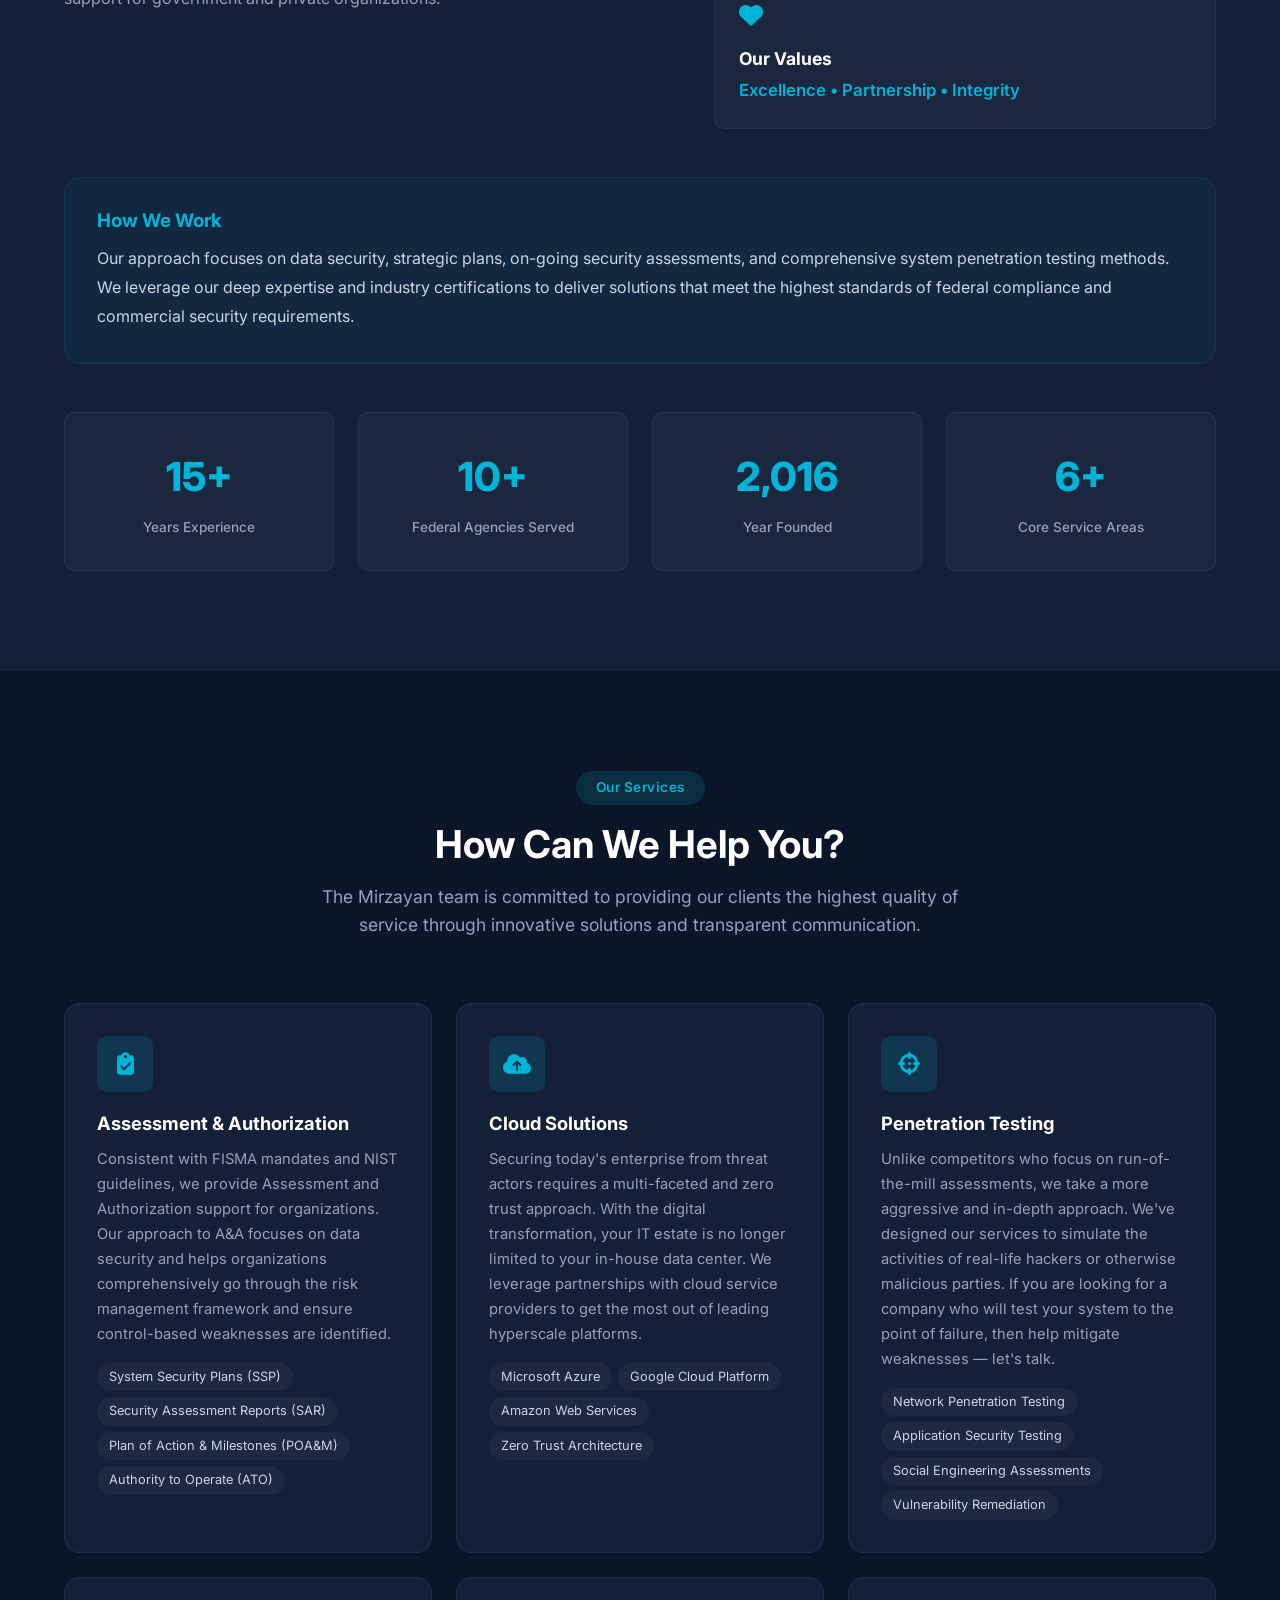
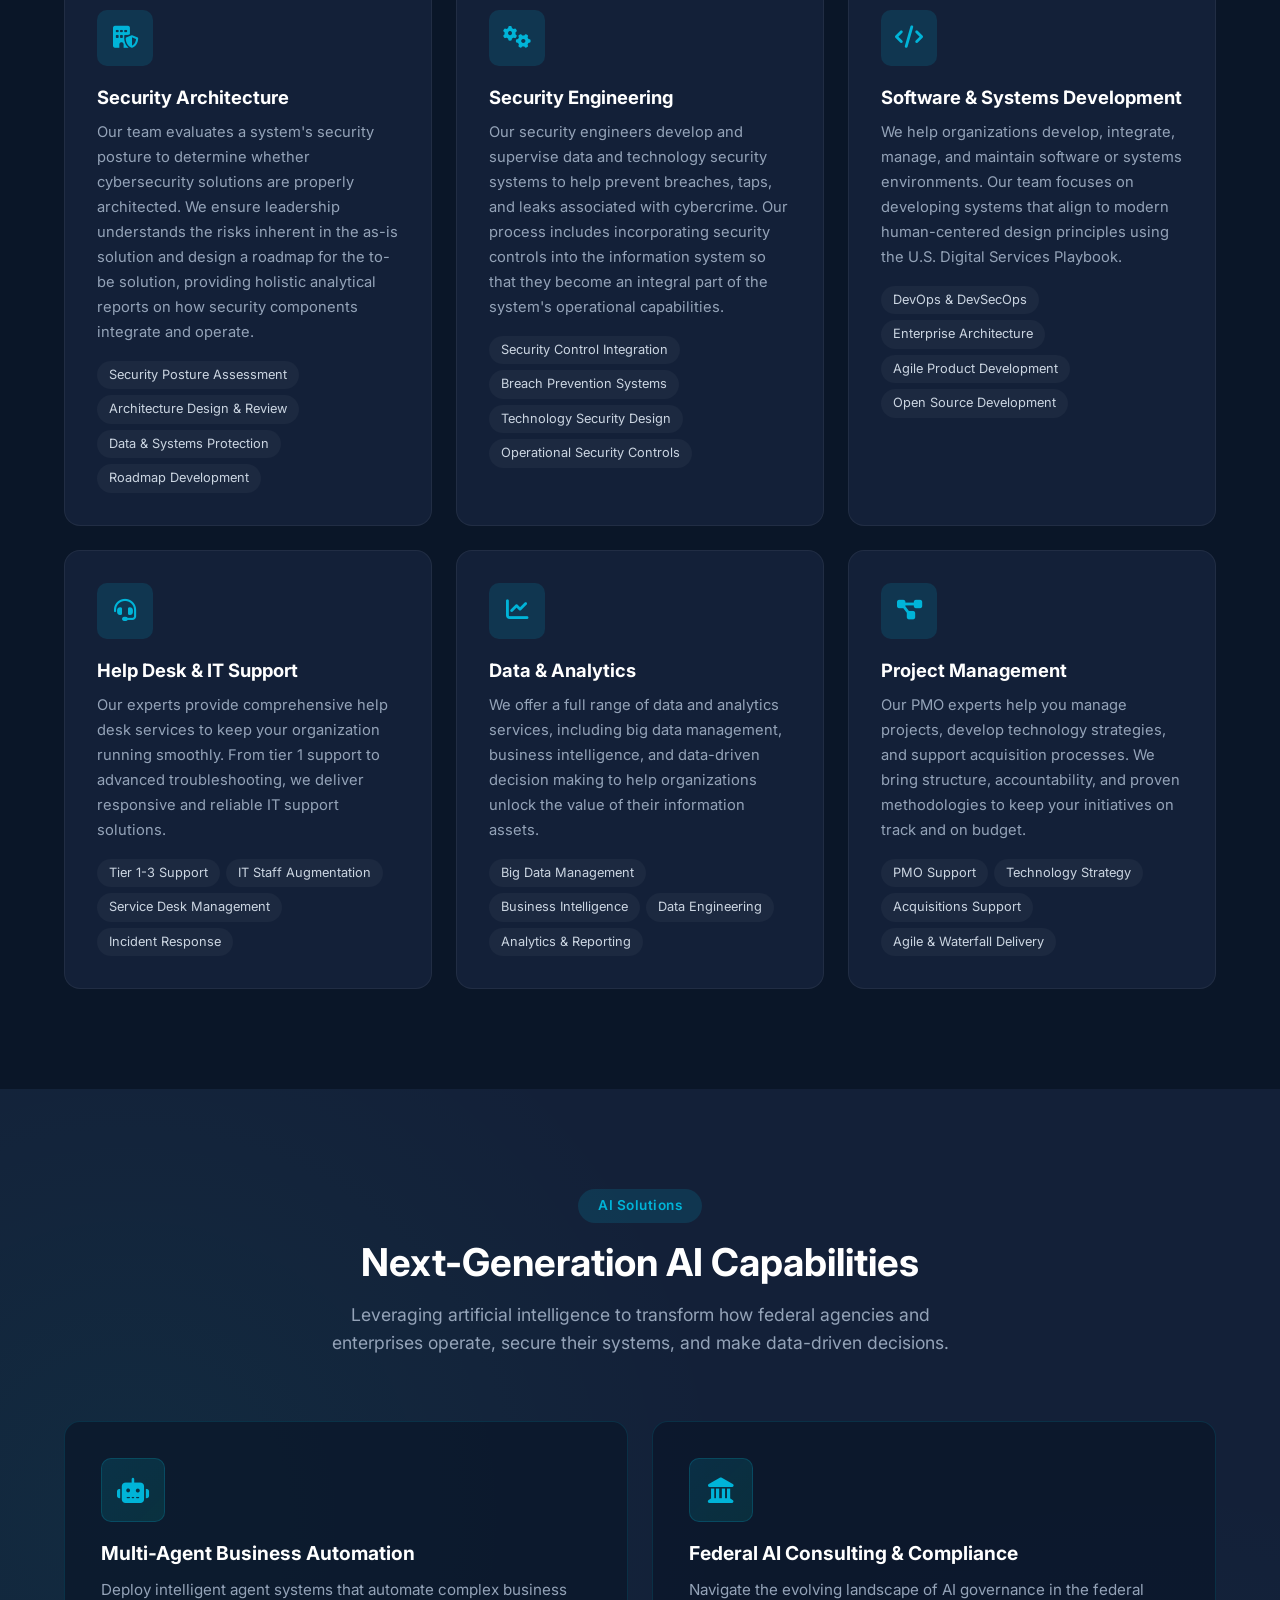
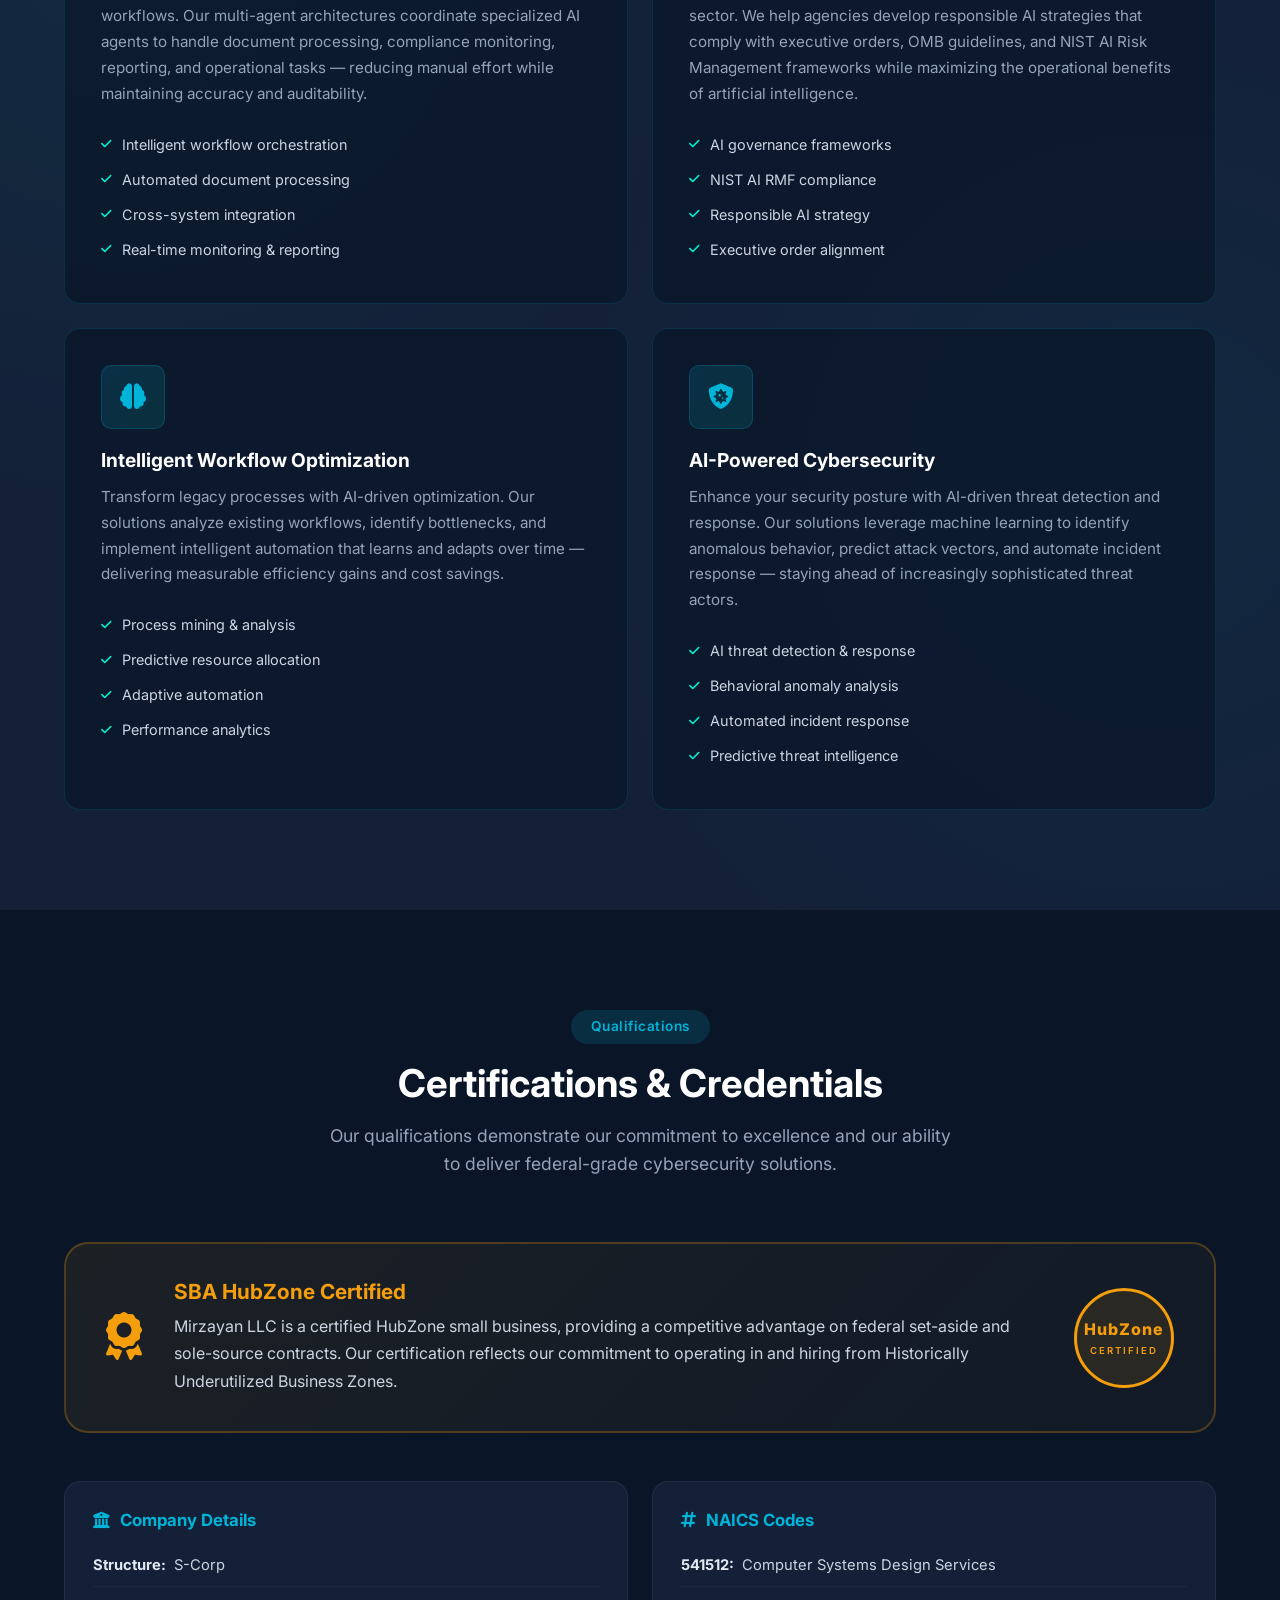
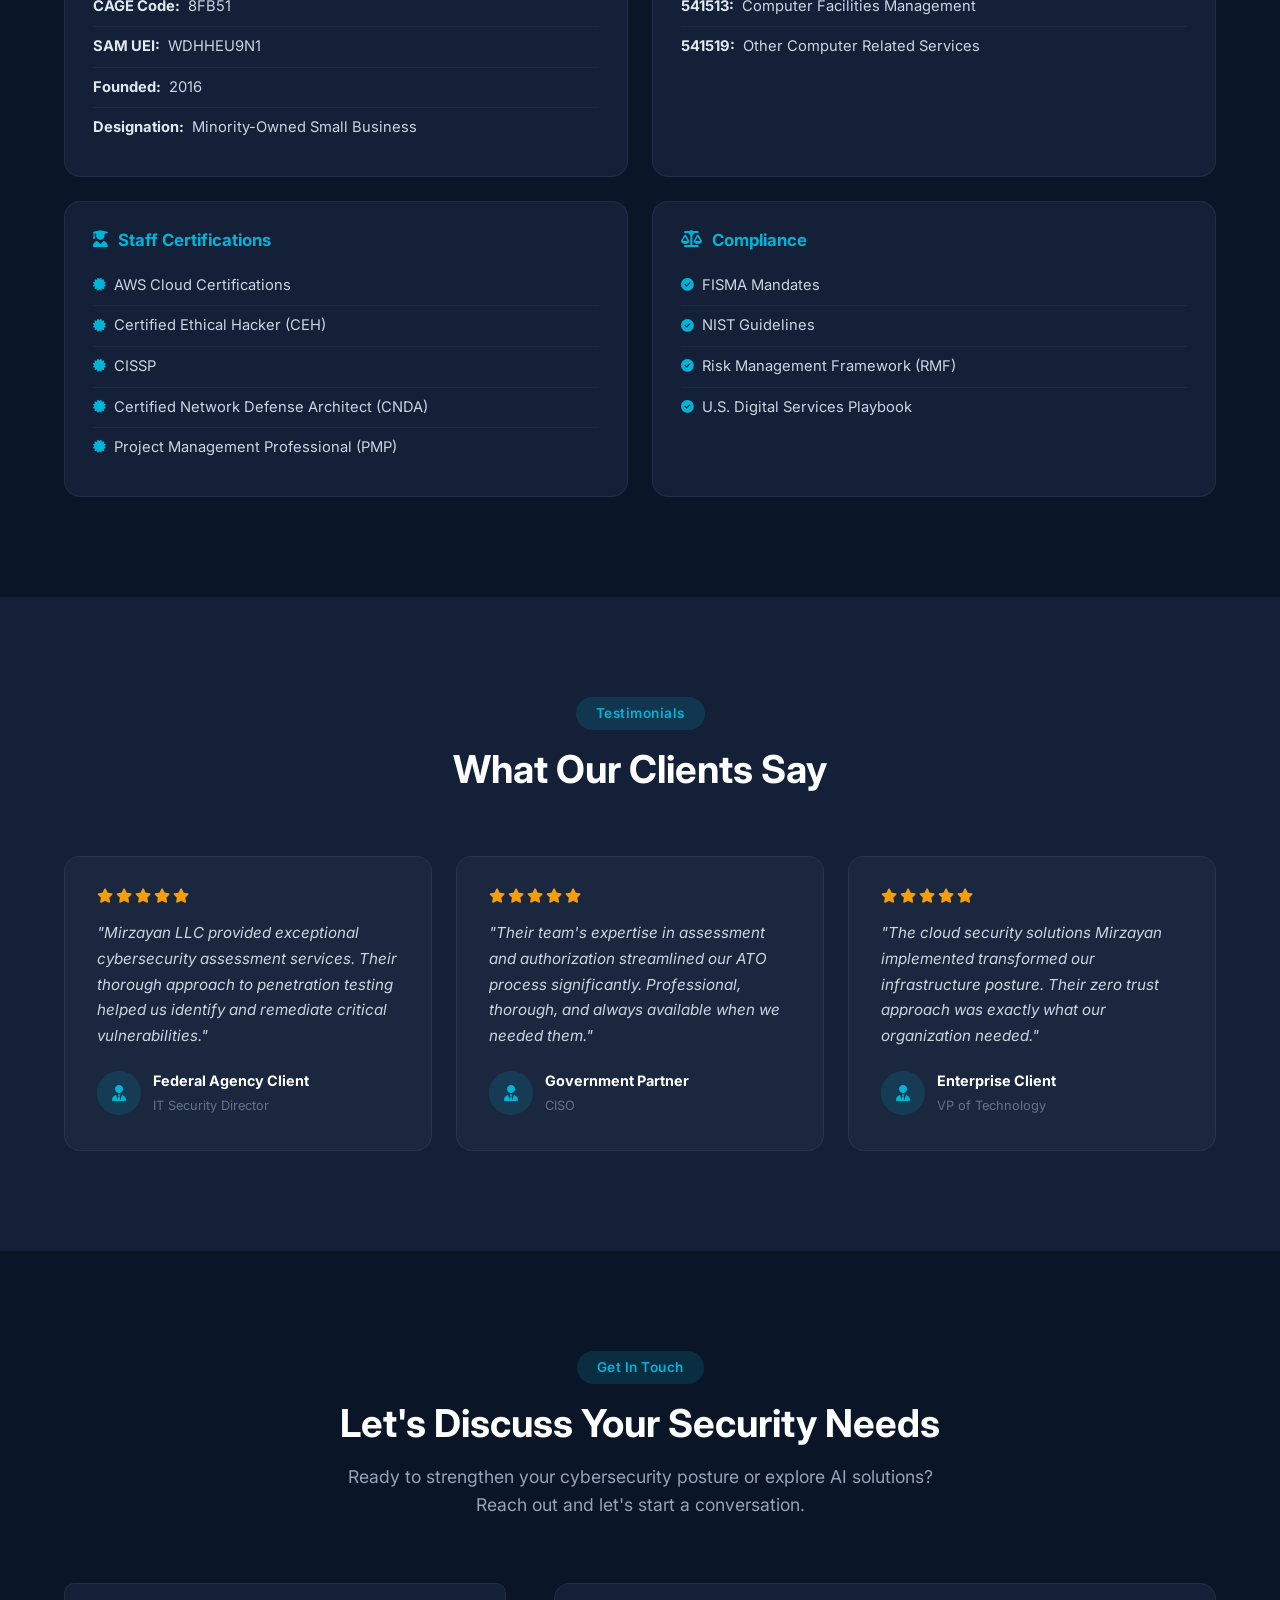
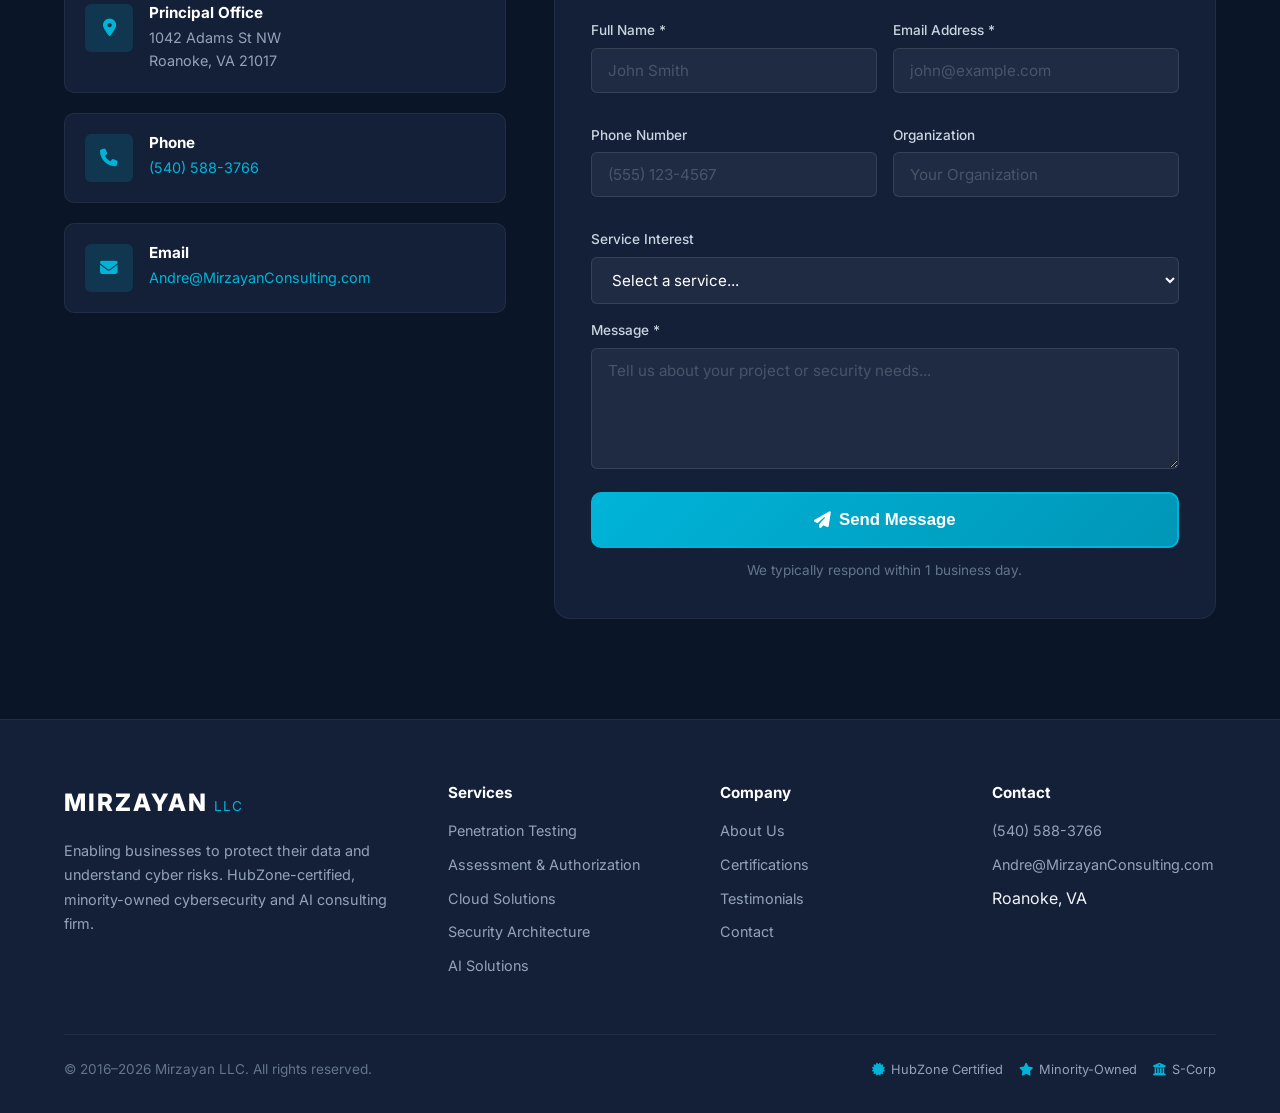
==== commit eecc89ad: "Add files via upload" ====
--- a/index.html
+++ b/index.html
@@ -118,7 +118,7 @@
             <div class="about-grid">
                 <div class="about-main">
                     <p class="about-lead">
-                        Mirzayan LLC is a cybersecurity and staff augmentation consulting firm headquartered in Sterling, Virginia with offices in Roanoke, VA. We specialize in penetration testing, assessment and authorization, compliance reviews, pre-audit readiness, and security architecture and design.
+                        Mirzayan LLC is a cybersecurity and staff augmentation consulting firm with HQ in Roanoke, VA. We specialize in penetration testing, assessment and authorization, compliance reviews, pre-audit readiness, and security architecture and design.
                     </p>
                     <p>
                         These services give our clients the tools to protect their data and understand cyber risks with ease. Our staff of professionals hold industry preferred certifications including Amazon Web Services Cloud Certifications, Certified Ethical Hacker (CEH), Certified Information Systems Security Professional (CISSP), Certified Network Defense Architect (CNDA), and Project Management Professional (PMP).
@@ -159,7 +159,7 @@
                     <span class="stat-label">Years Experience</span>
                 </div>
                 <div class="stat-item">
-                    <span class="stat-number" data-target="4">0</span>
+                    <span class="stat-number" data-target="10">0</span><span class="stat-suffix">+</span>
                     <span class="stat-label">Federal Agencies Served</span>
                 </div>
                 <div class="stat-item">
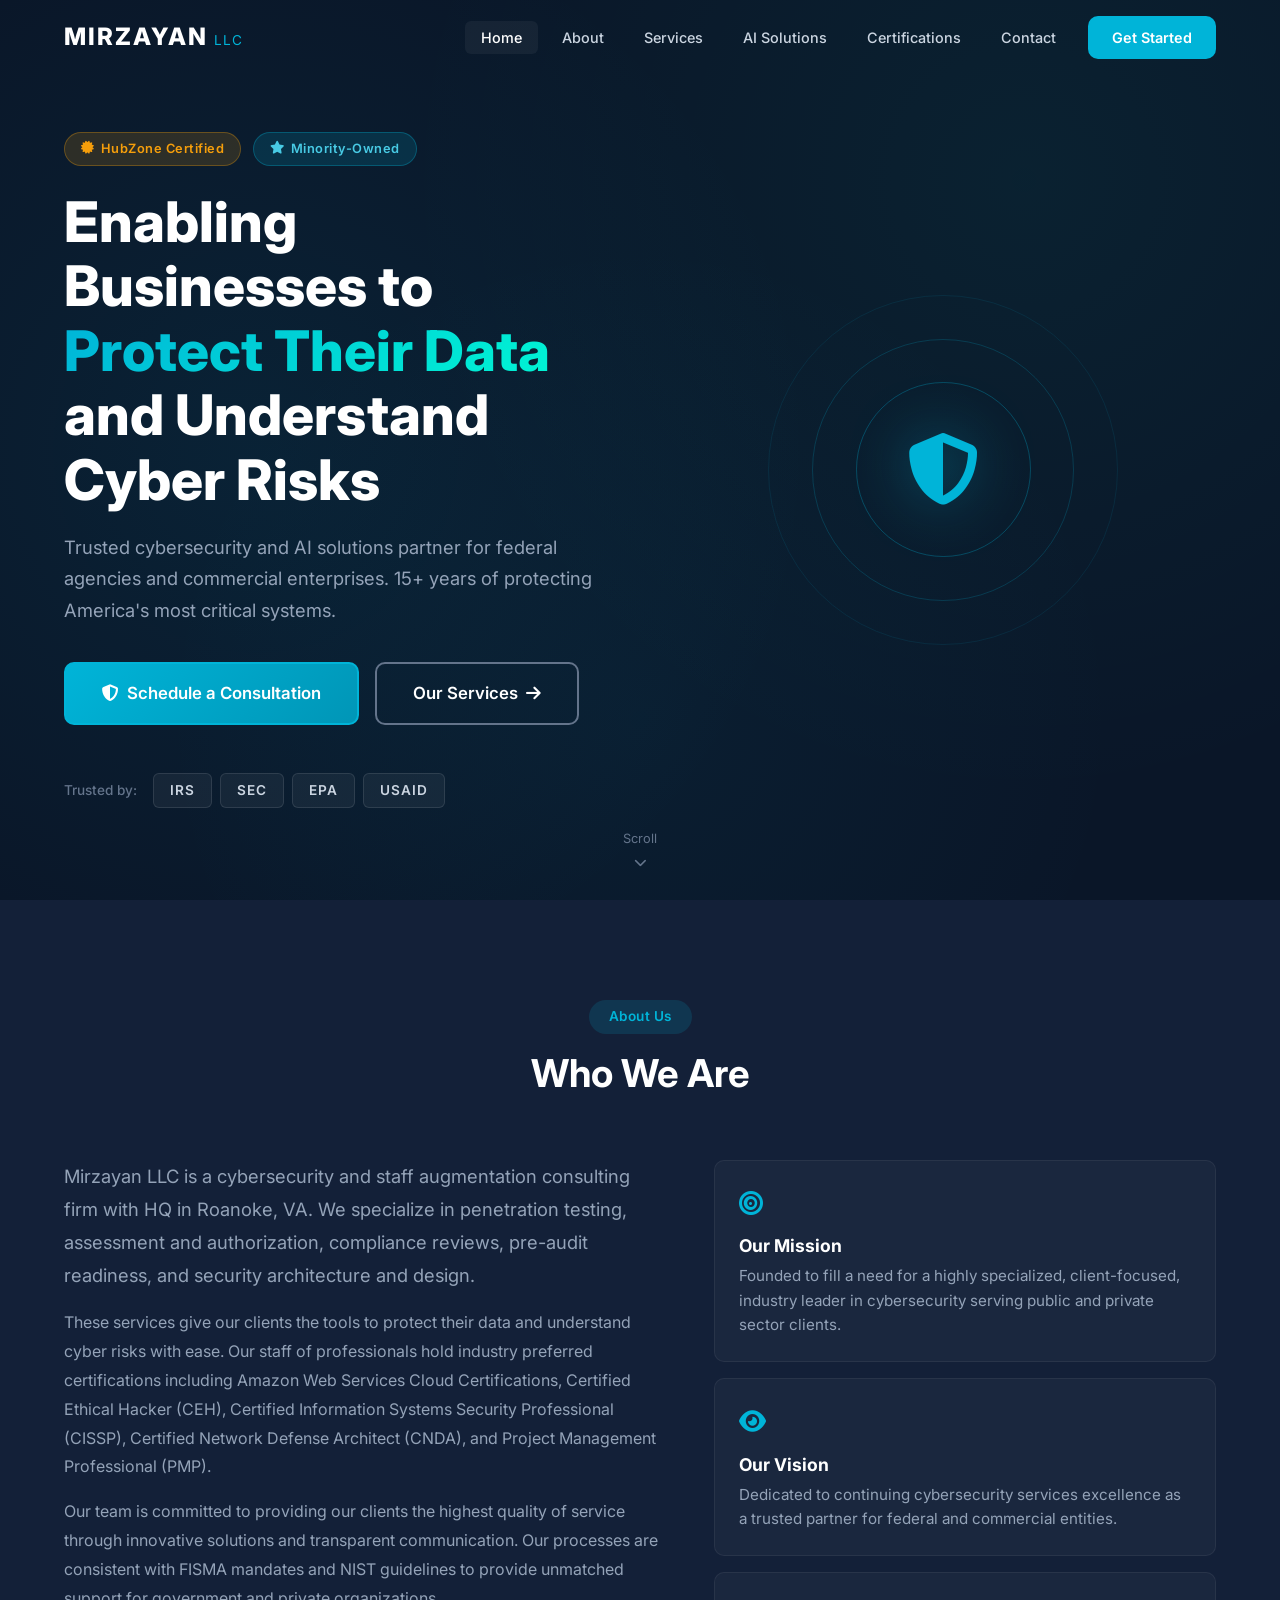
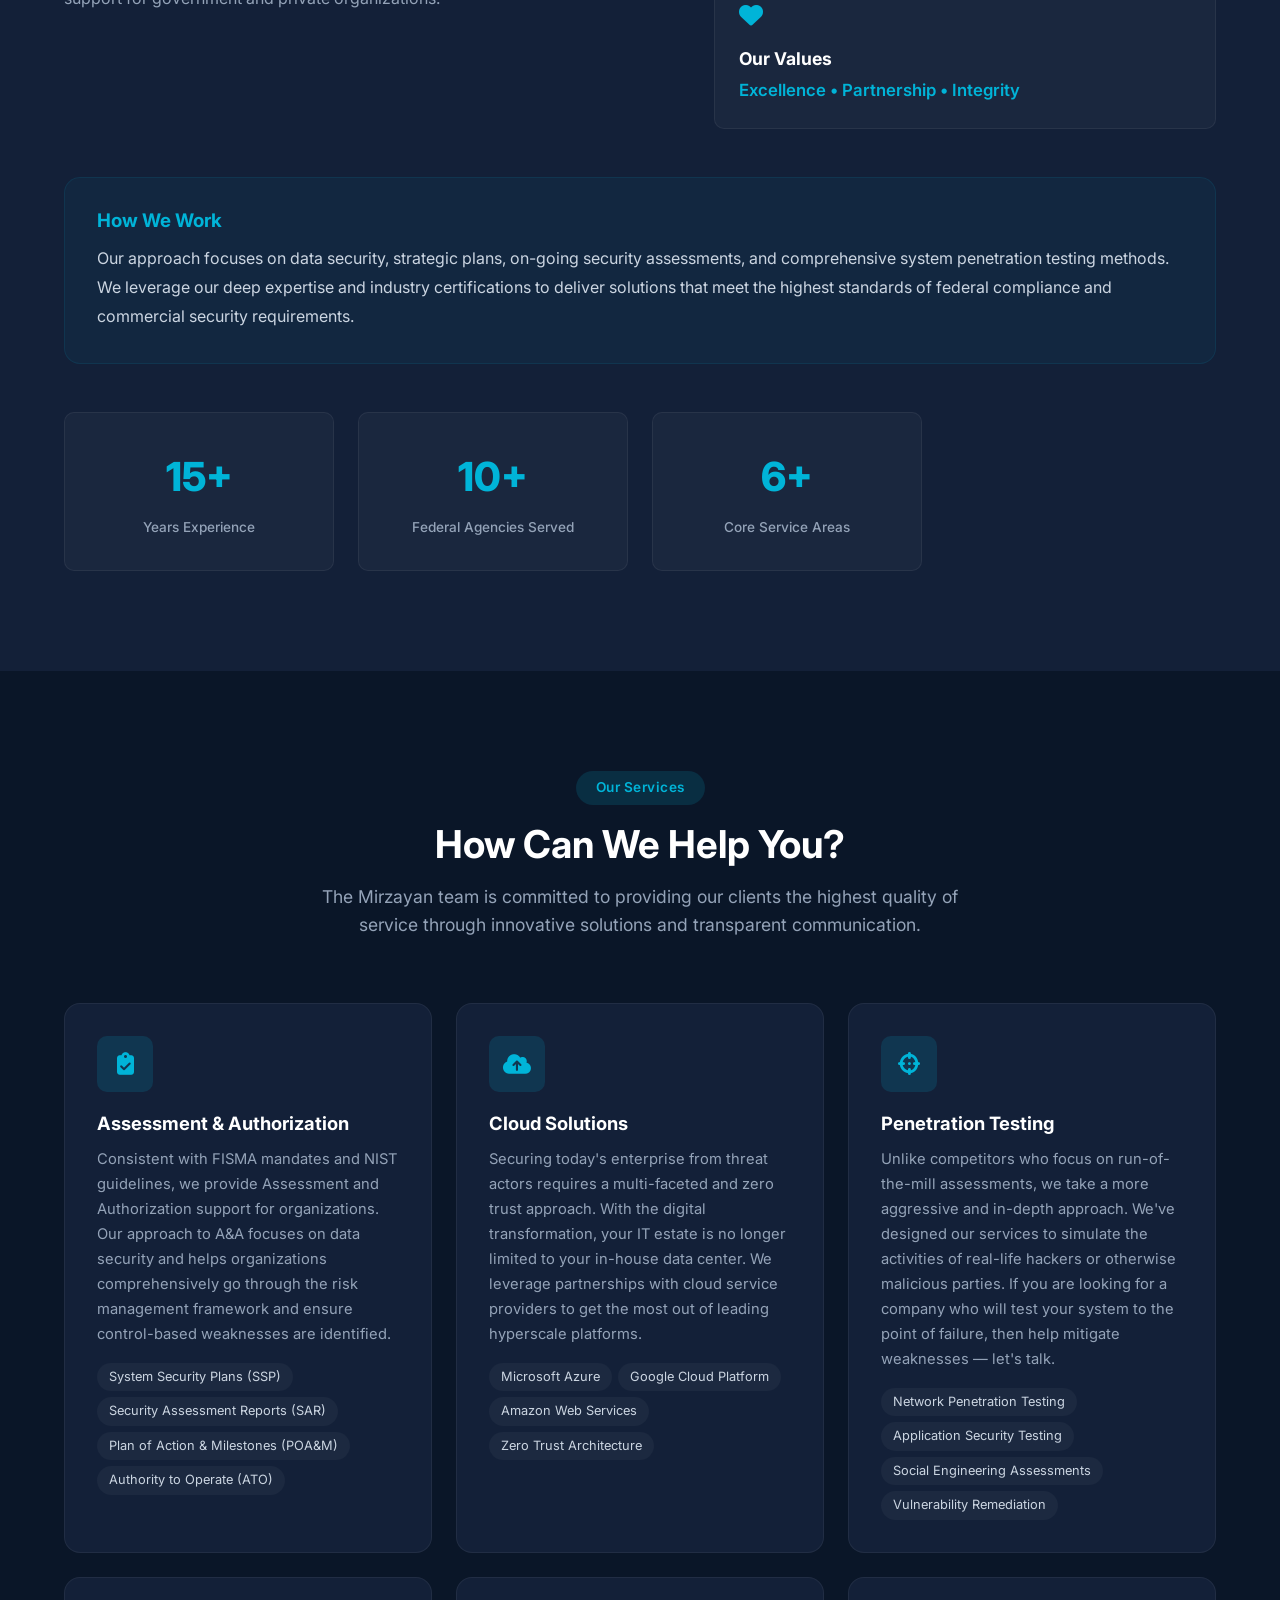
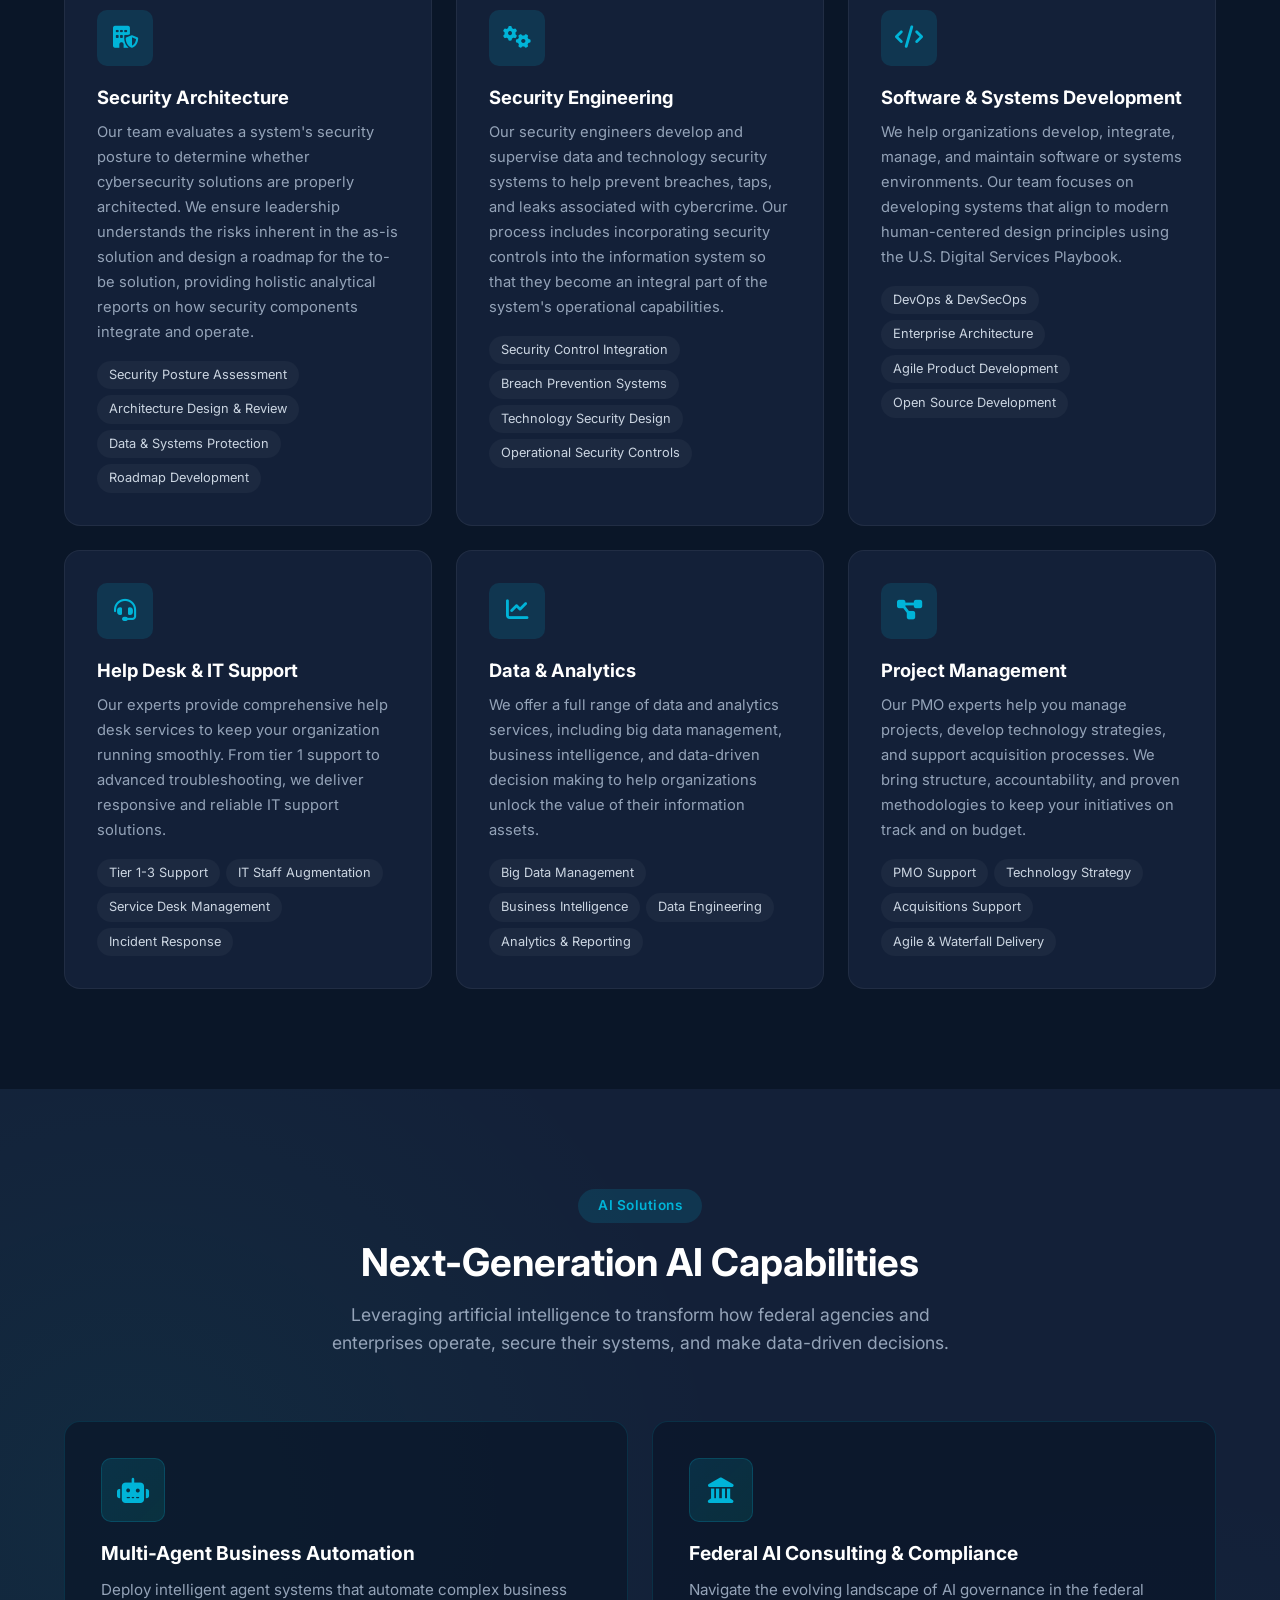
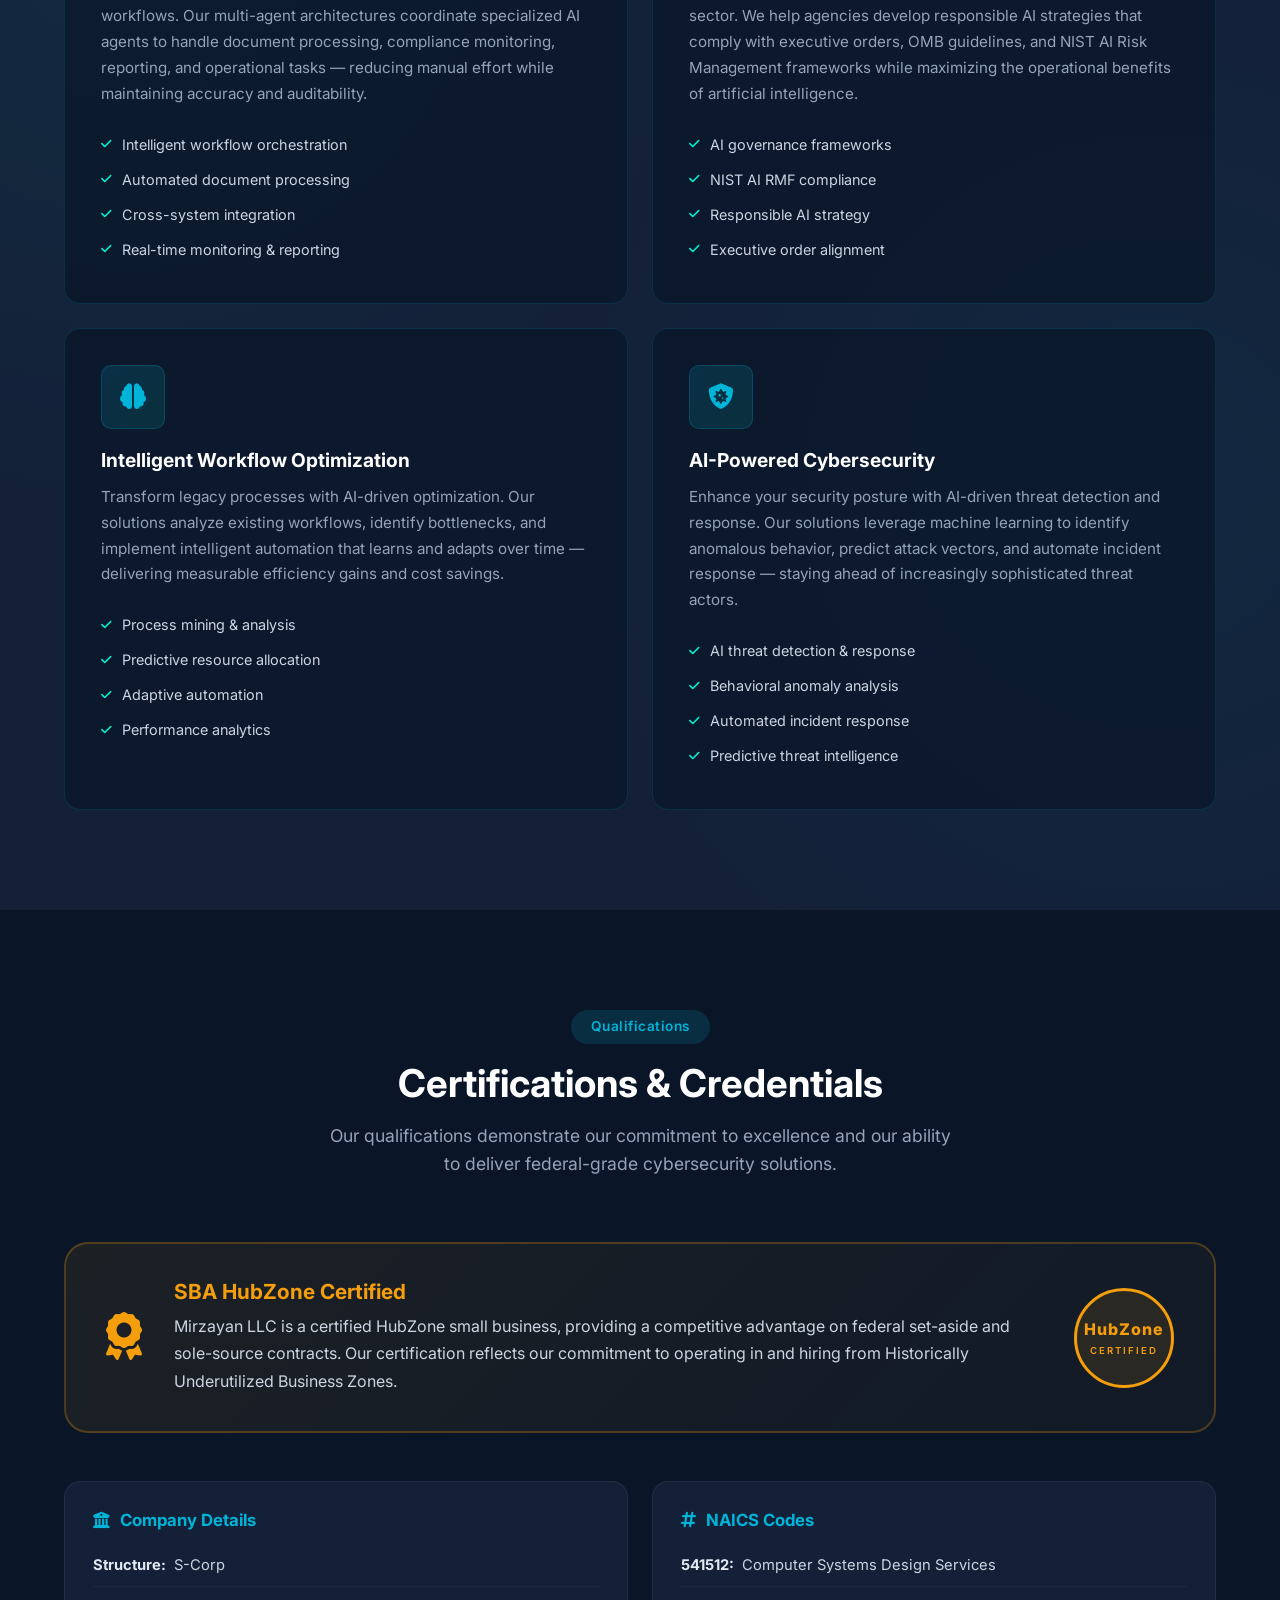
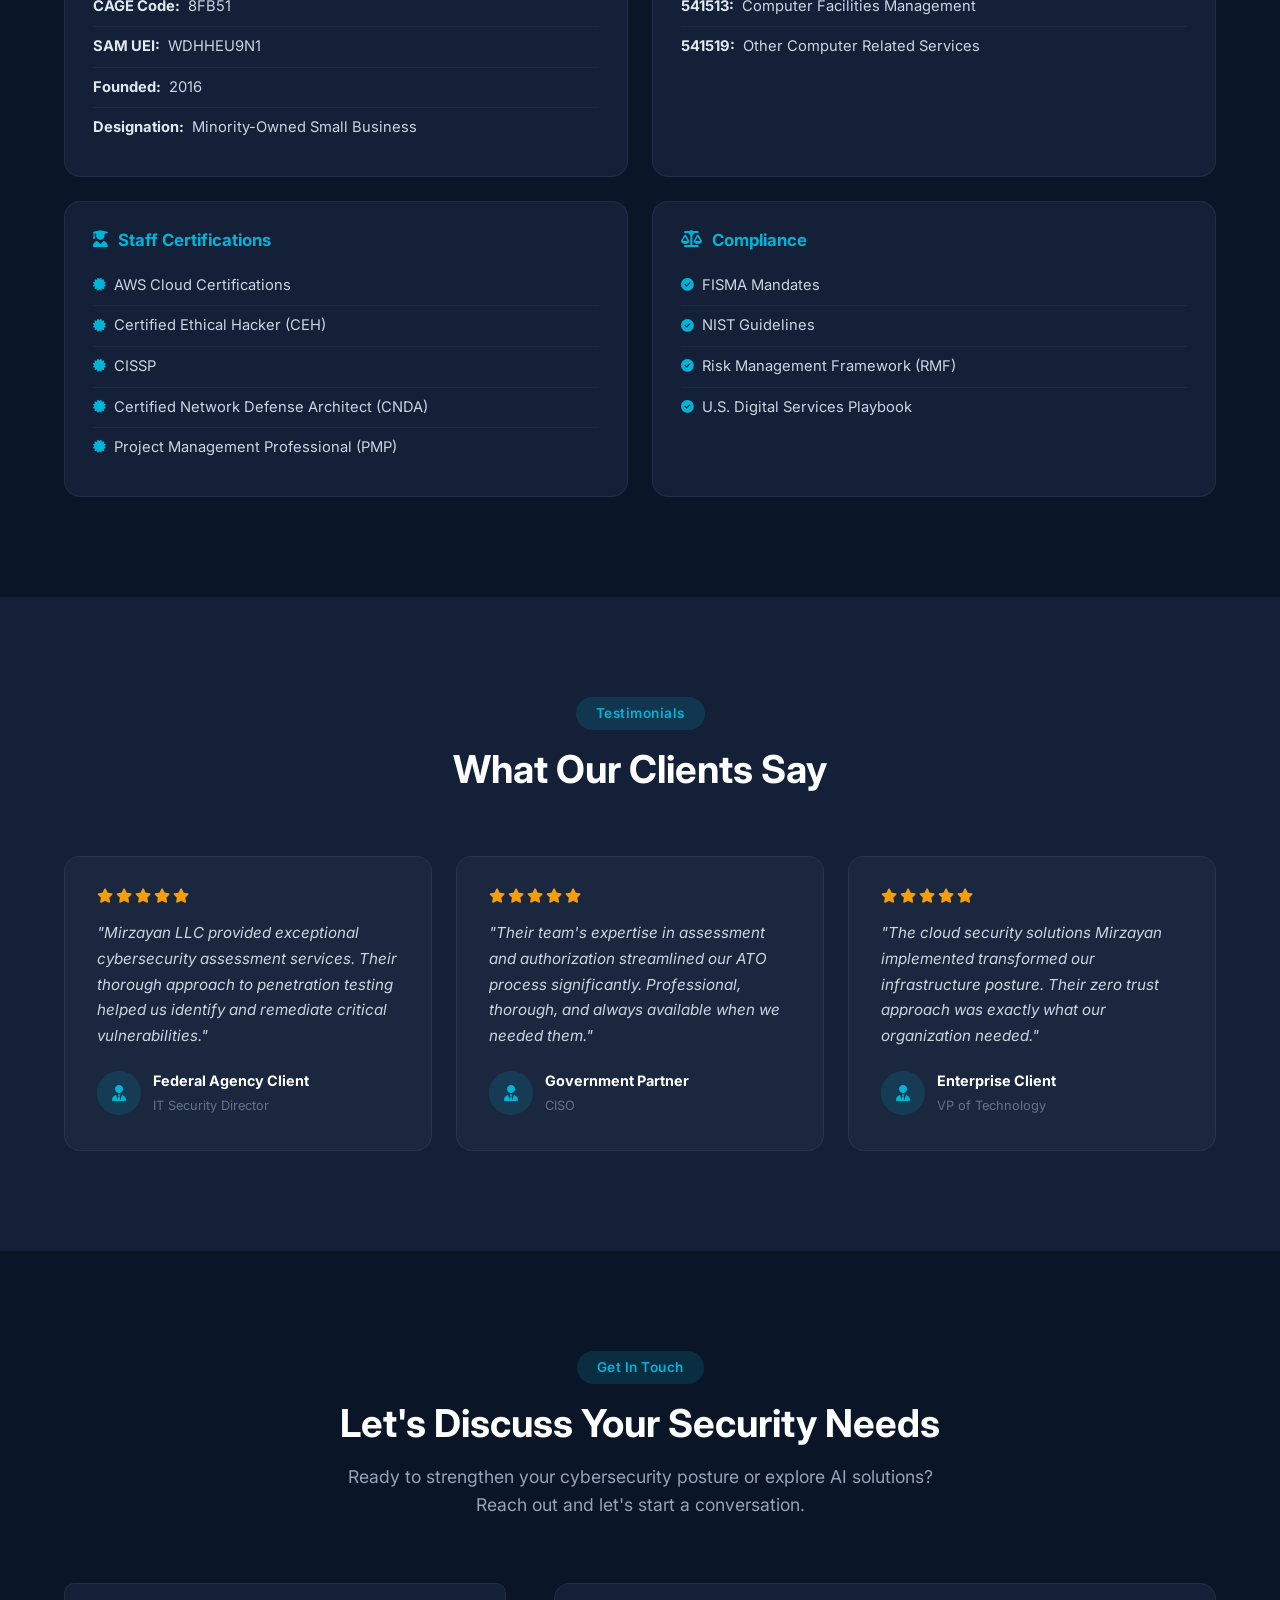
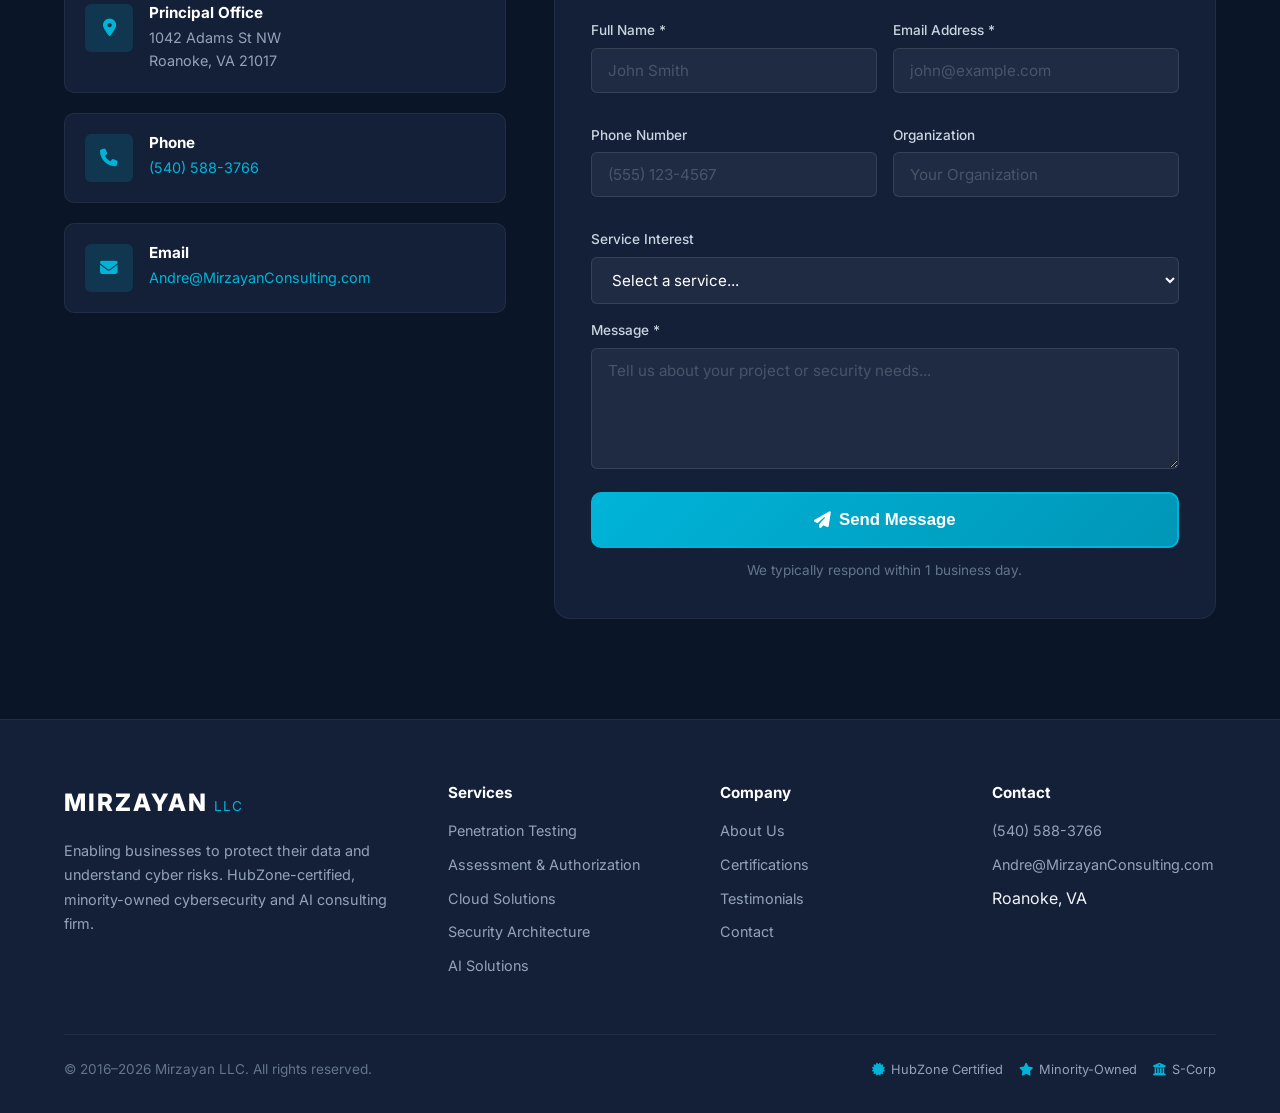
==== commit 0360b91a: "Add files via upload" ====
--- a/index.html
+++ b/index.html
@@ -162,10 +162,7 @@
                     <span class="stat-number" data-target="10">0</span><span class="stat-suffix">+</span>
                     <span class="stat-label">Federal Agencies Served</span>
                 </div>
-                <div class="stat-item">
-                    <span class="stat-number" data-target="2016">0</span>
-                    <span class="stat-label">Year Founded</span>
-                </div>
+
                 <div class="stat-item">
                     <span class="stat-number" data-target="6">0</span><span class="stat-suffix">+</span>
                     <span class="stat-label">Core Service Areas</span>
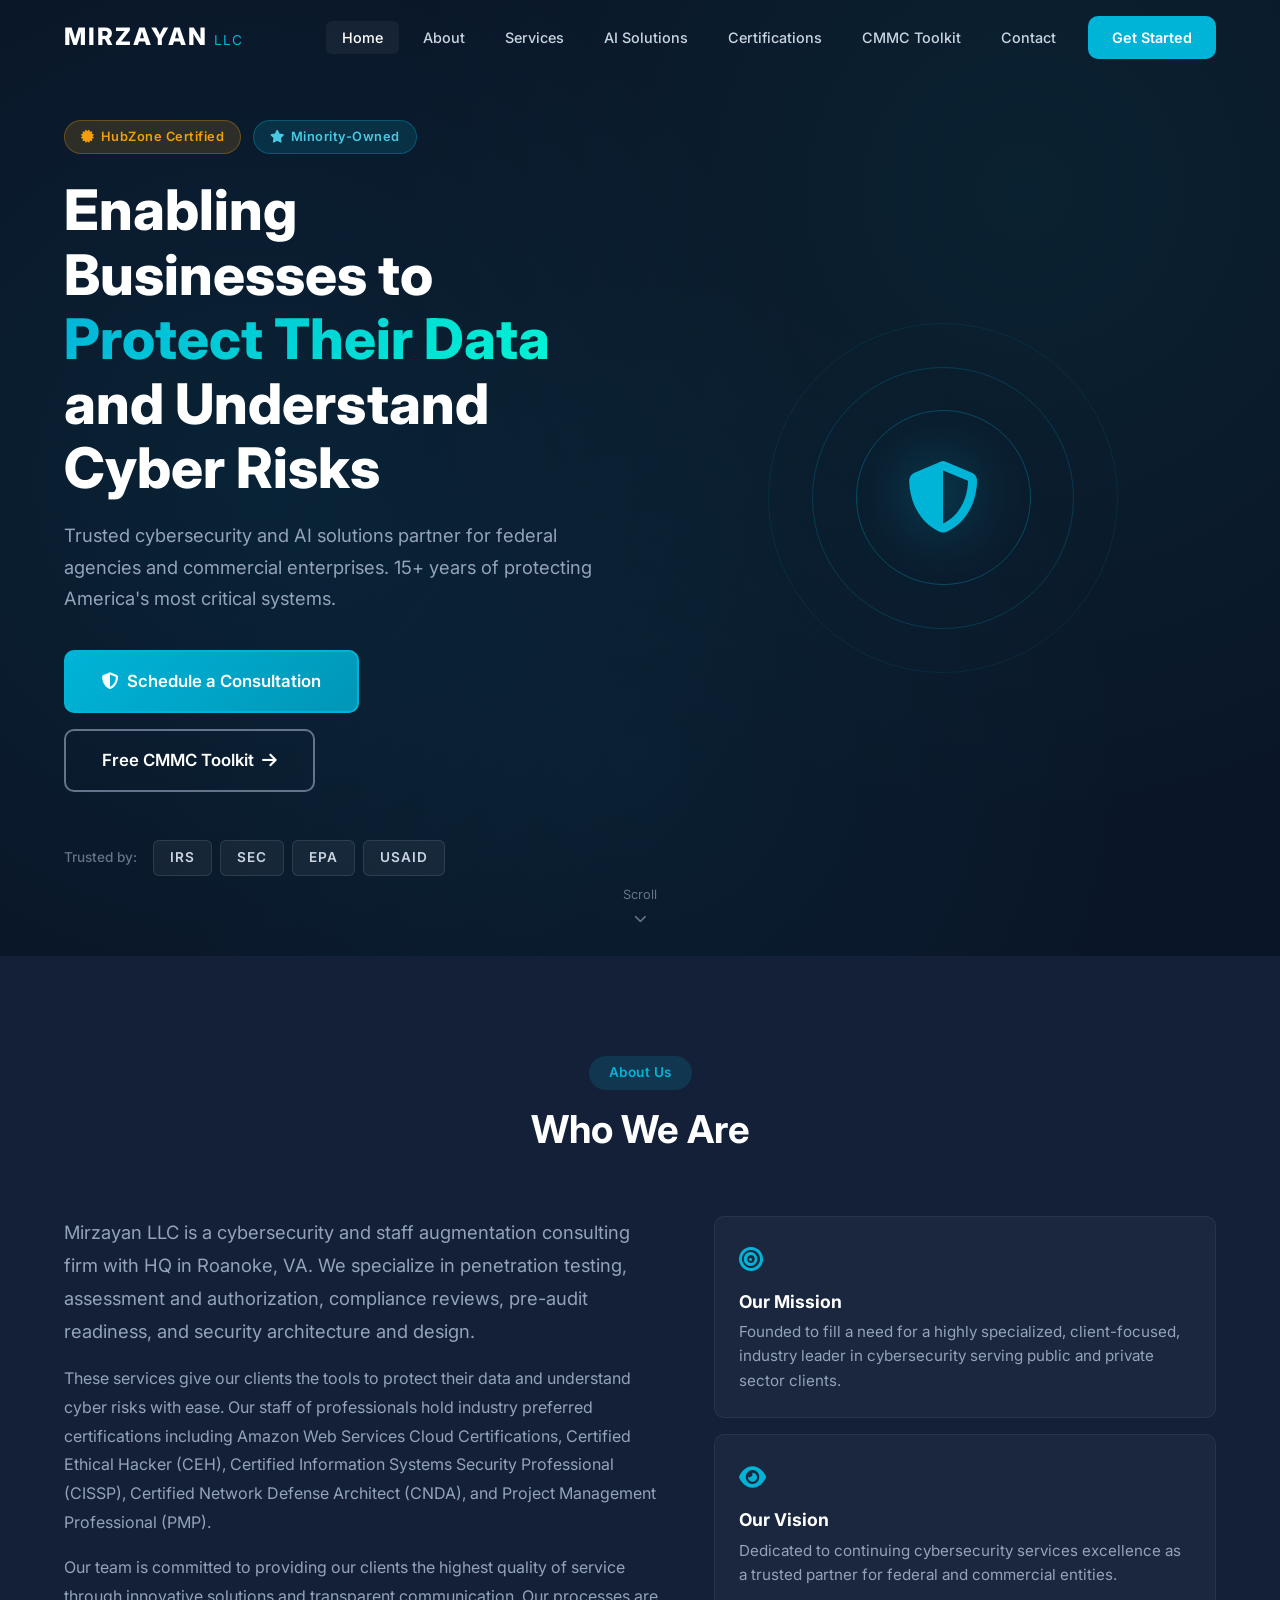
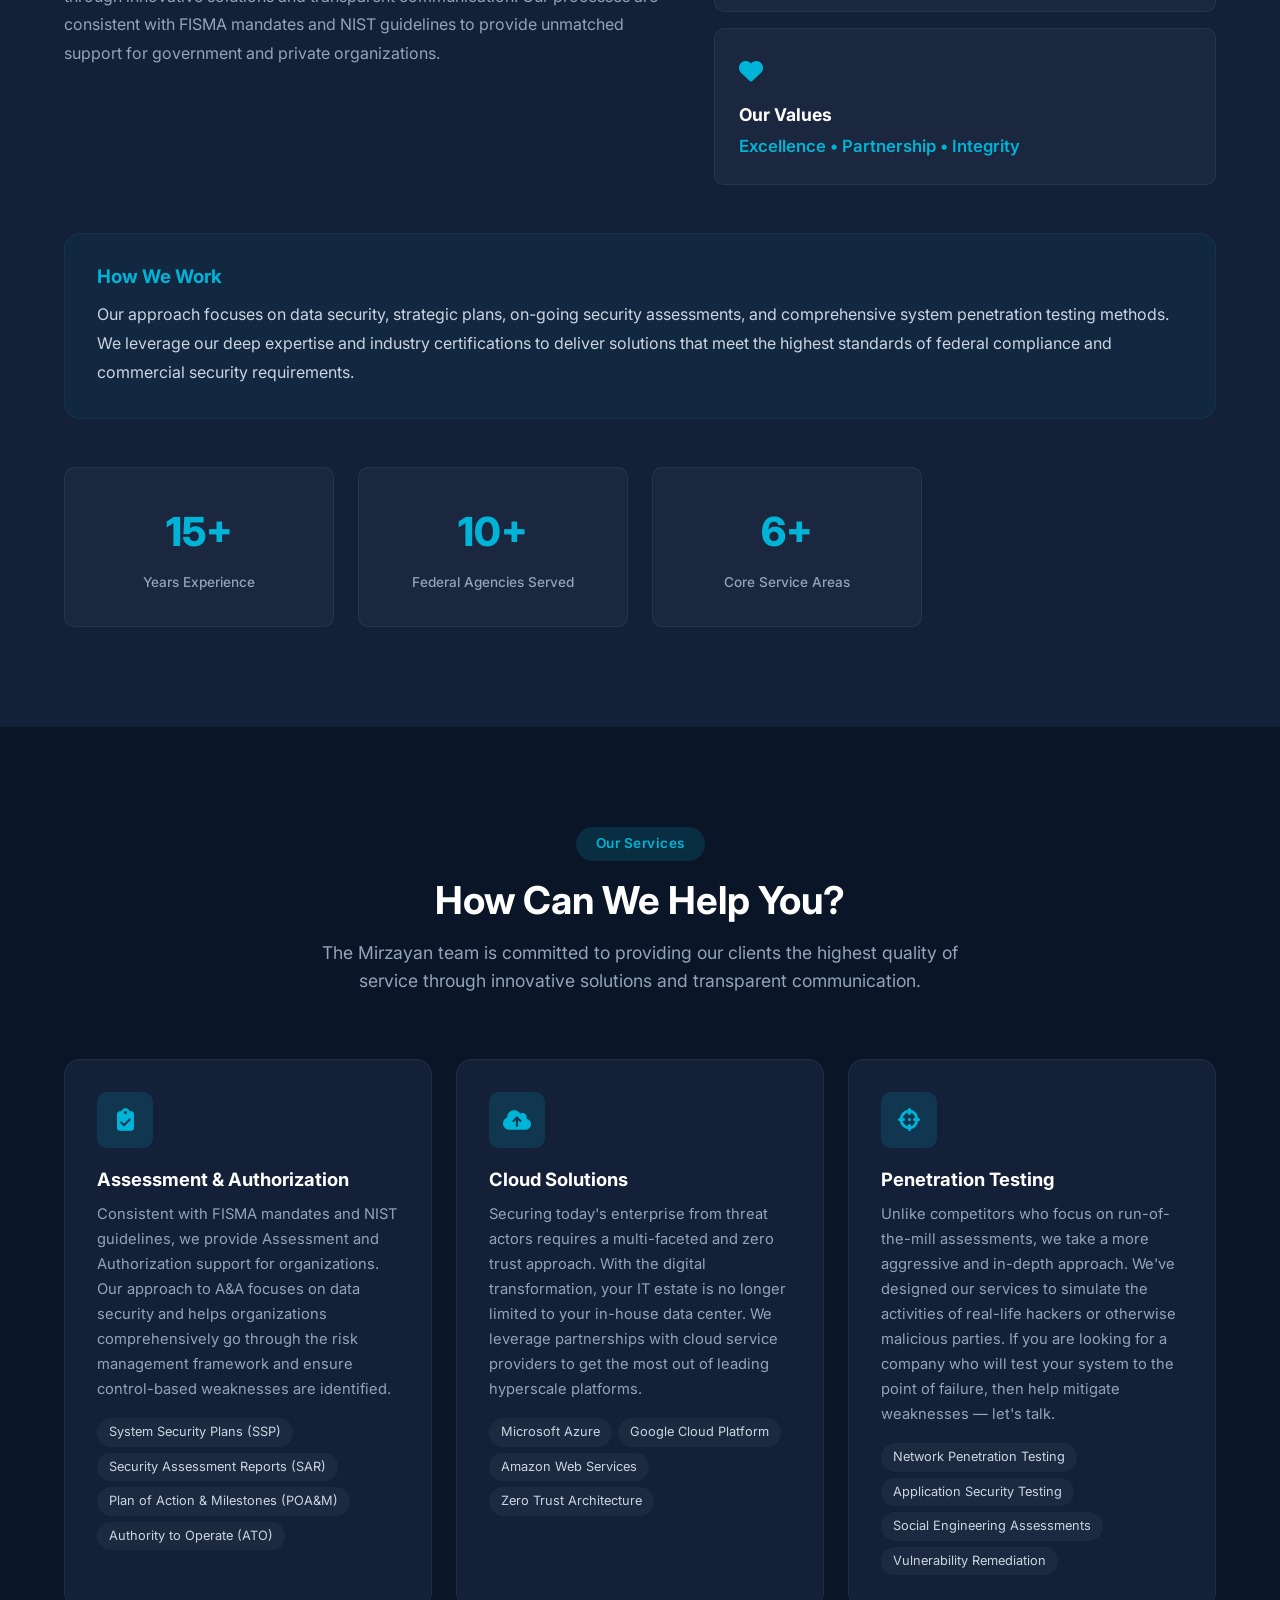
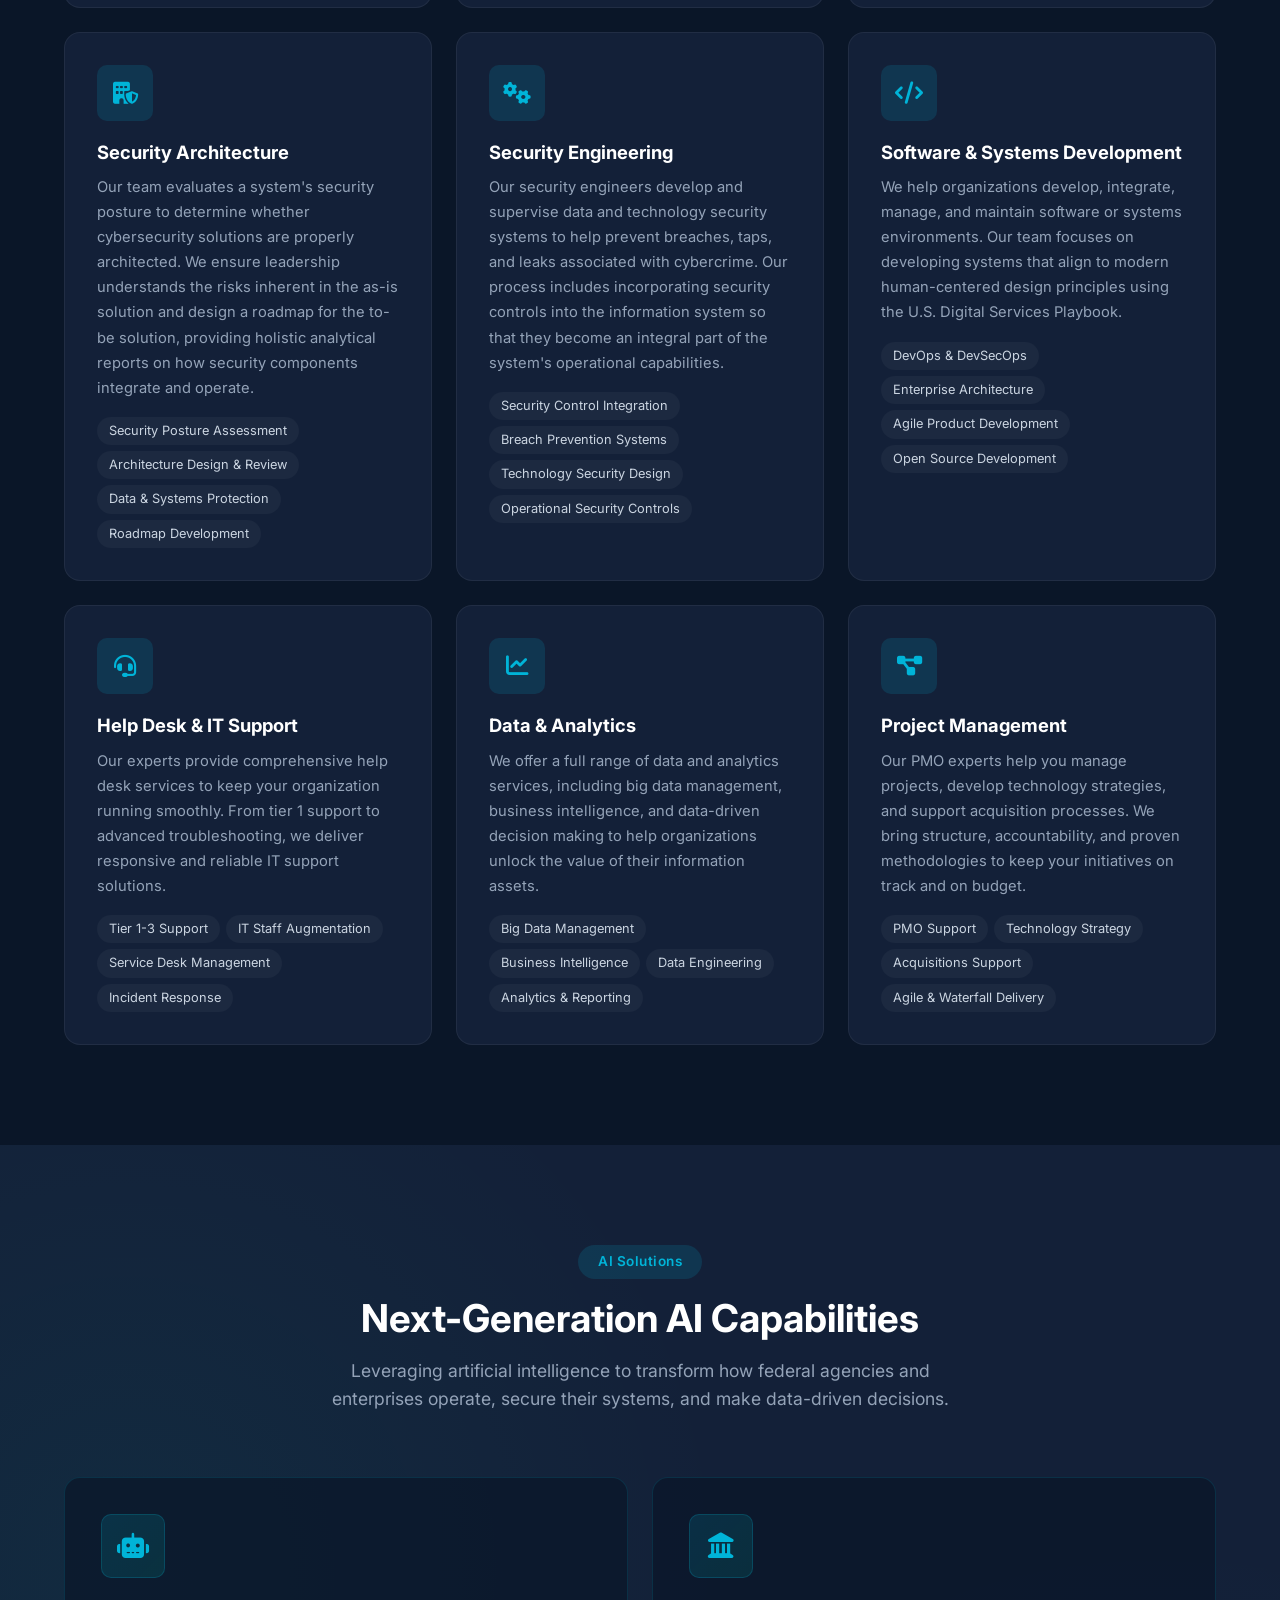
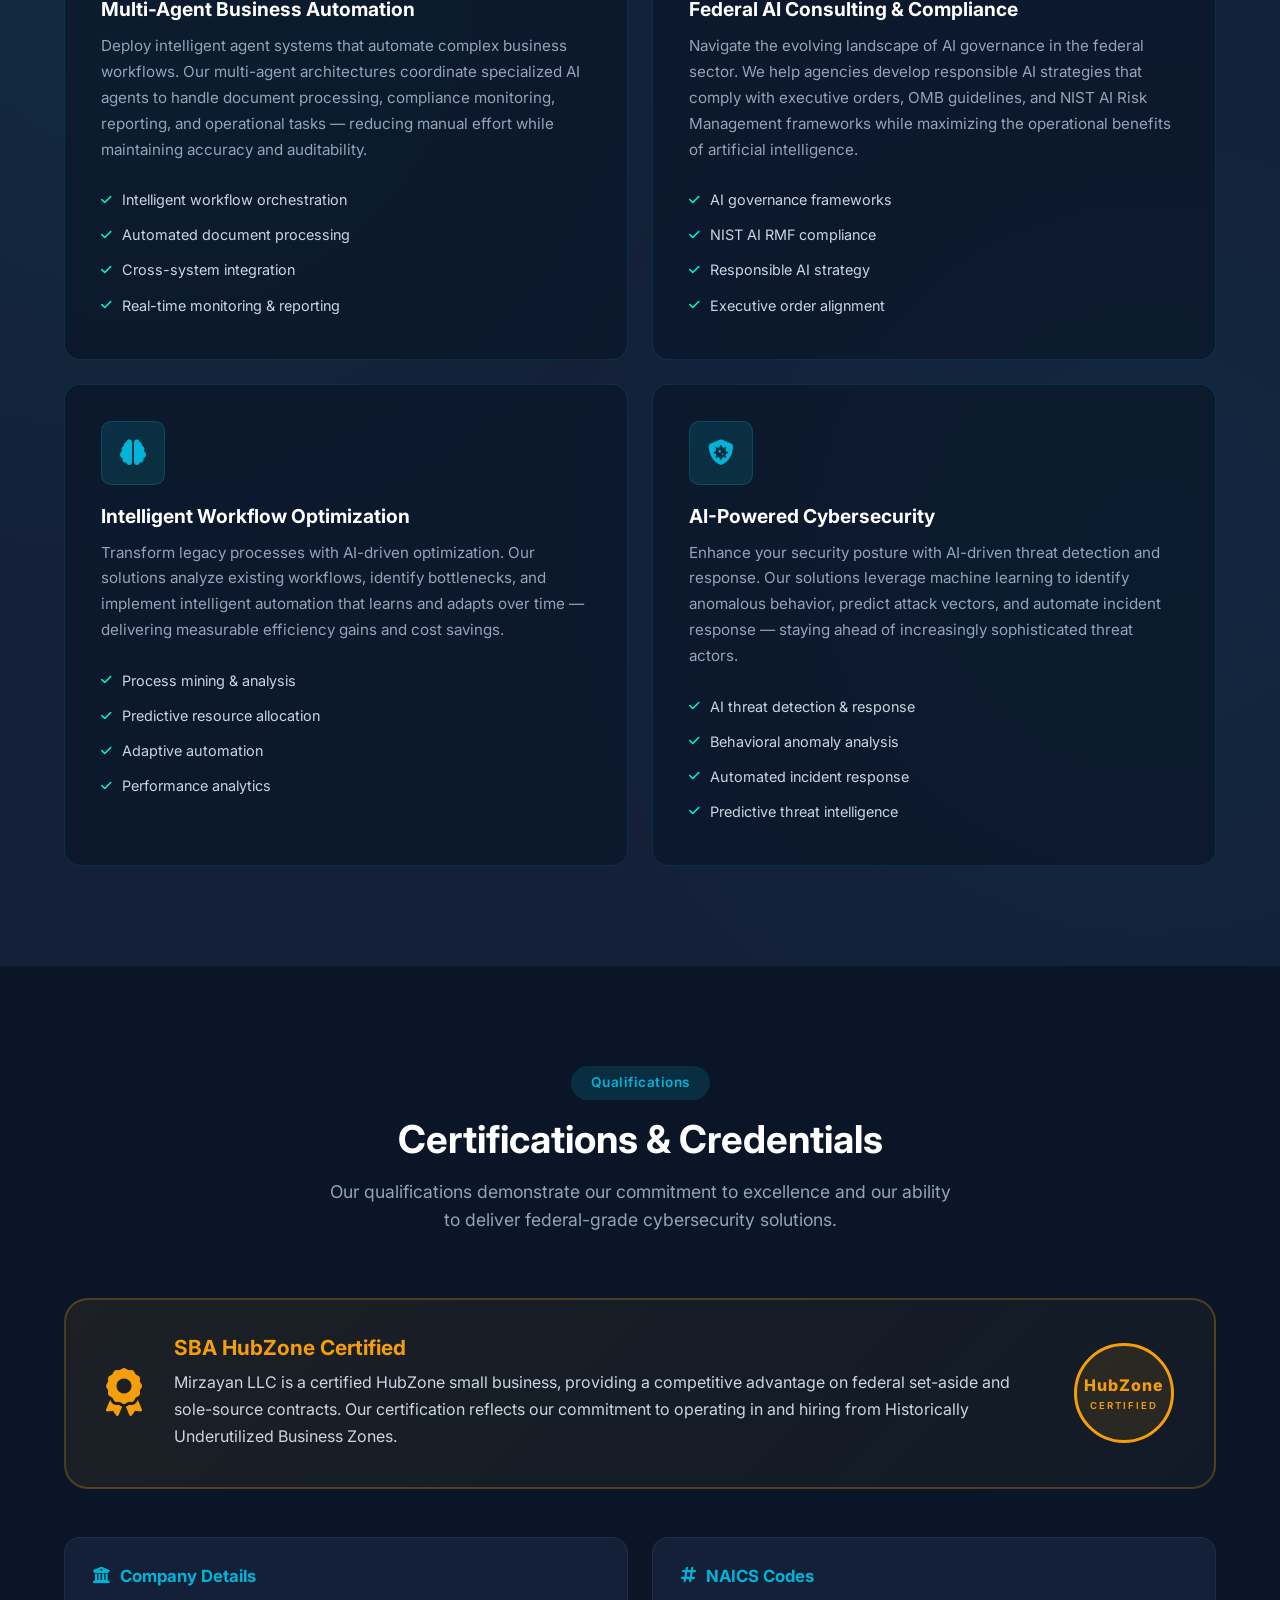
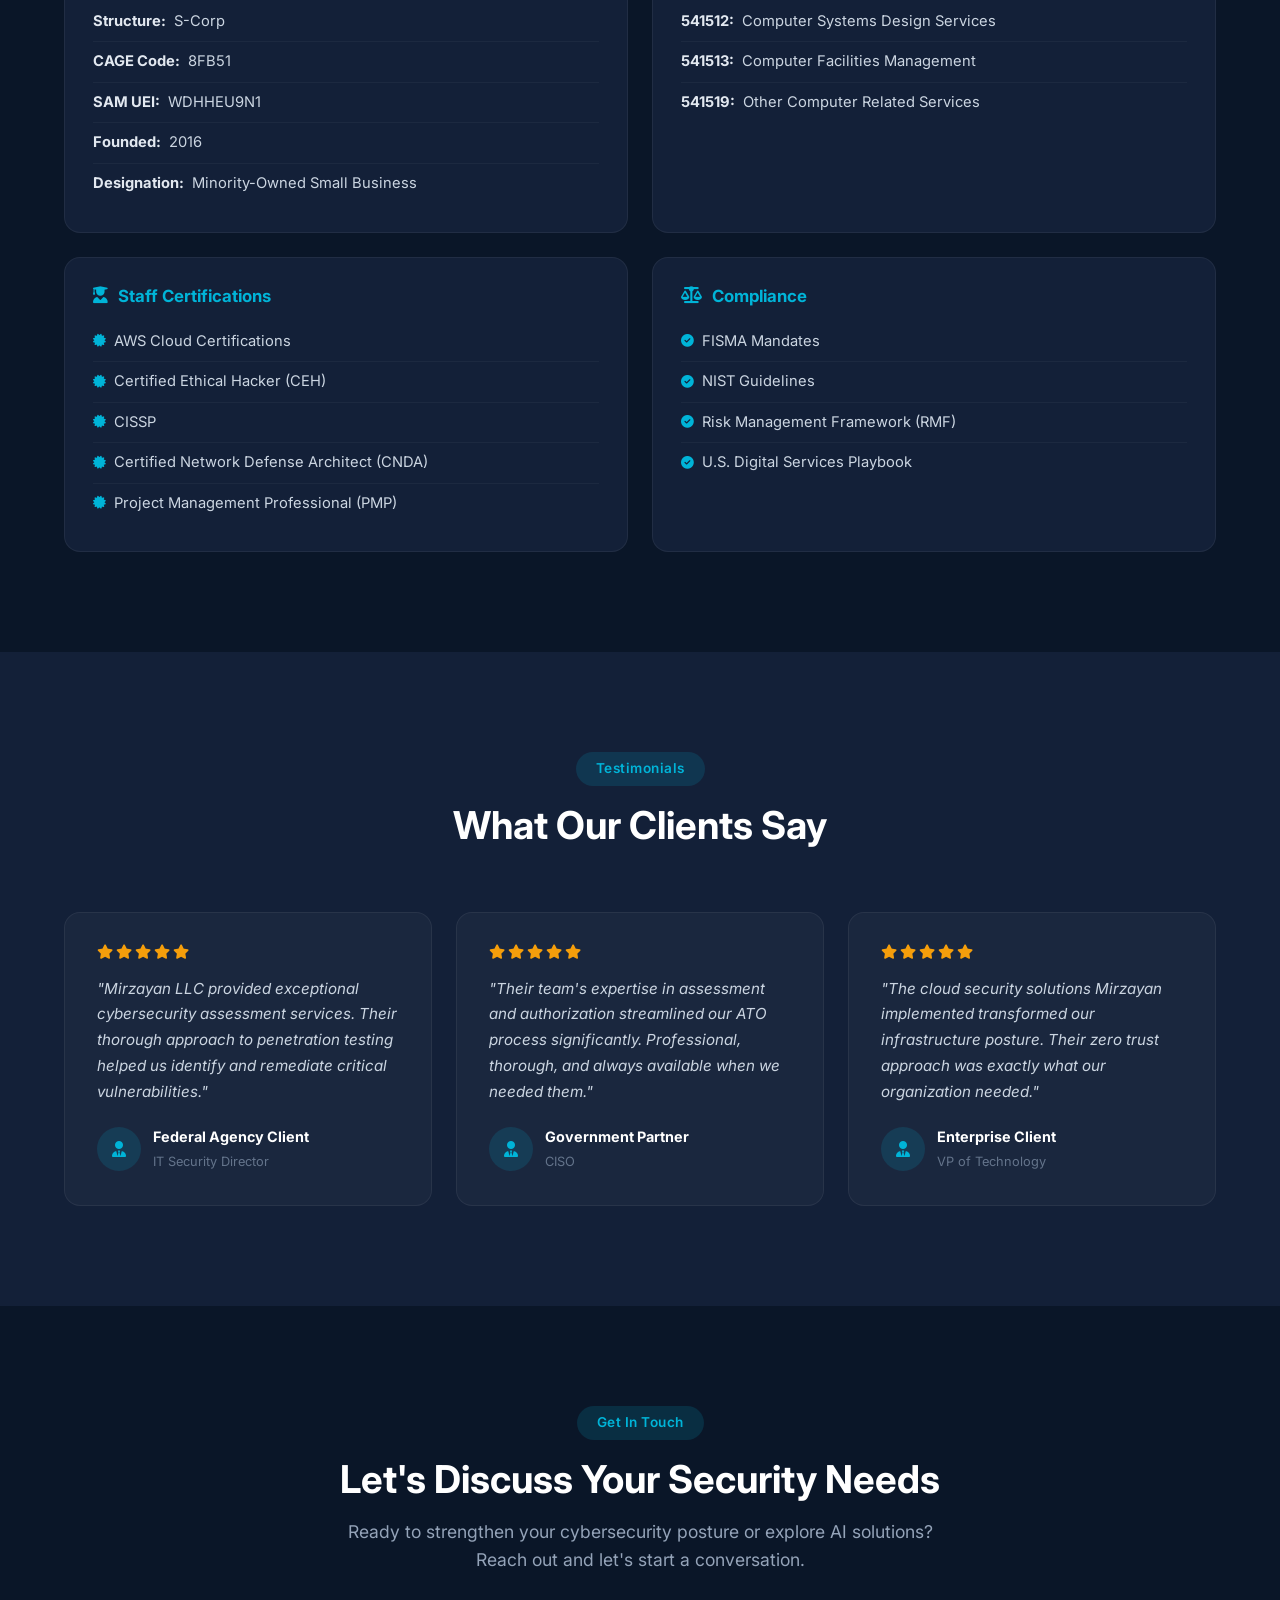
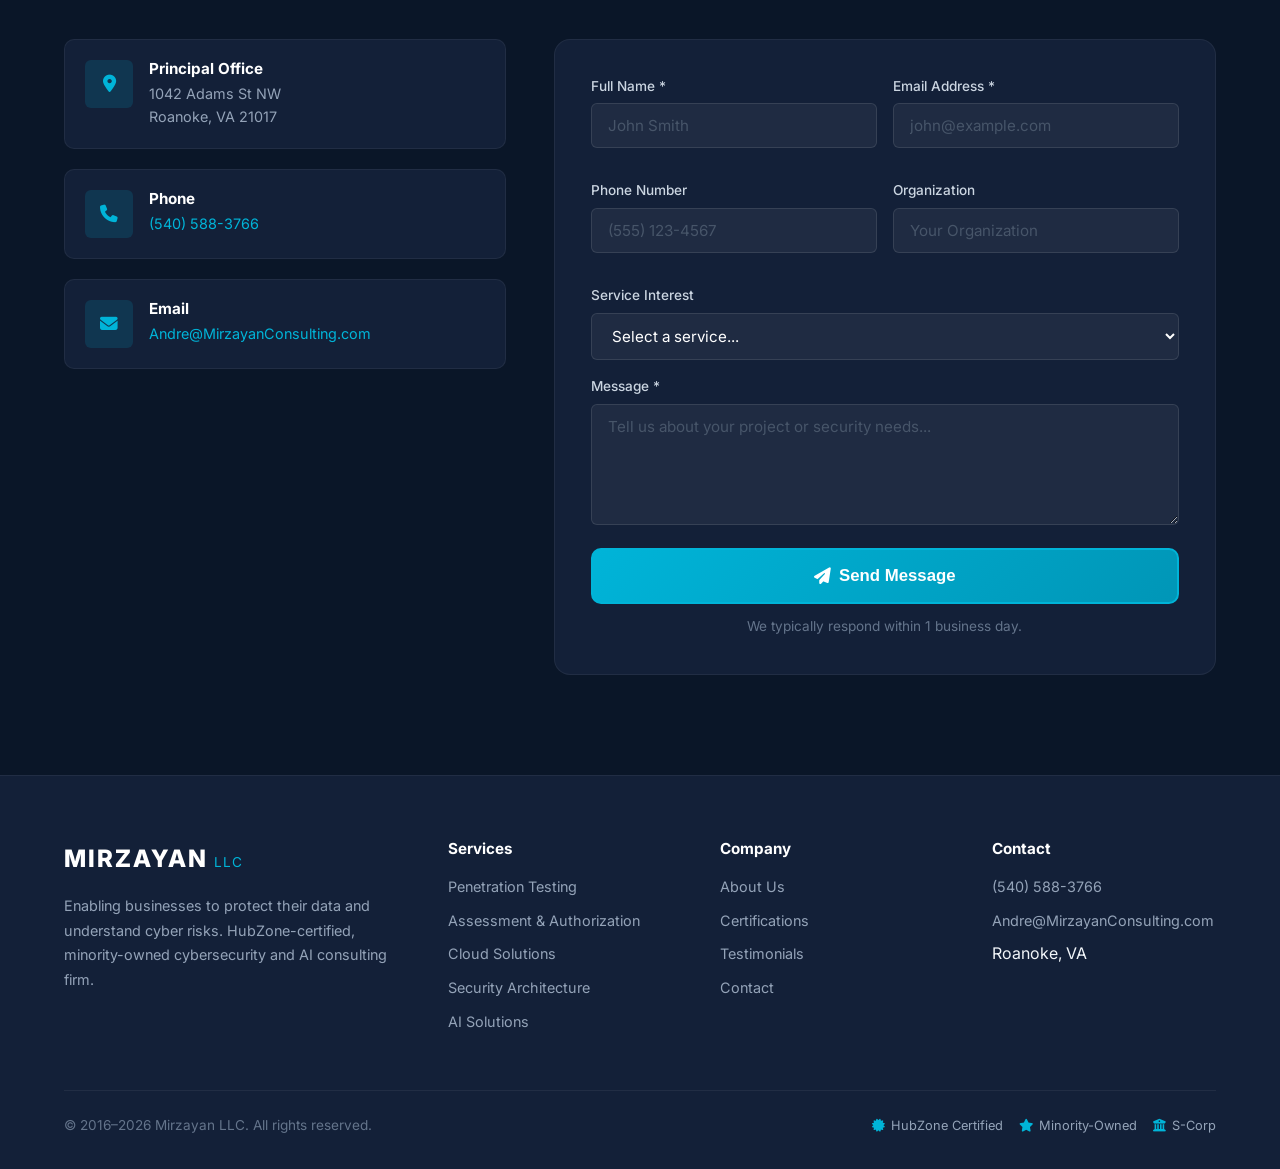
==== commit 22e26404: "Add CMMC toolkit link to homepage" ====
--- a/index.html
+++ b/index.html
@@ -45,6 +45,7 @@
                 <li><a href="#services" class="nav-link">Services</a></li>
                 <li><a href="#ai-services" class="nav-link">AI Solutions</a></li>
                 <li><a href="#certifications" class="nav-link">Certifications</a></li>
+                <li><a href="/cmmc-toolkit/" class="nav-link">CMMC Toolkit</a></li>
                 <li><a href="#contact" class="nav-link">Contact</a></li>
                 <li><a href="#contact" class="nav-btn">Get Started</a></li>
             </ul>
@@ -75,8 +76,8 @@
                     <a href="#contact" class="btn btn-primary btn-lg">
                         <i class="fas fa-shield-halved"></i> Schedule a Consultation
                     </a>
-                    <a href="#services" class="btn btn-outline btn-lg">
-                        Our Services <i class="fas fa-arrow-right"></i>
+                    <a href="/cmmc-toolkit/" class="btn btn-outline btn-lg">
+                        Free CMMC Toolkit <i class="fas fa-arrow-right"></i>
                     </a>
                 </div>
                 <div class="hero-clients">
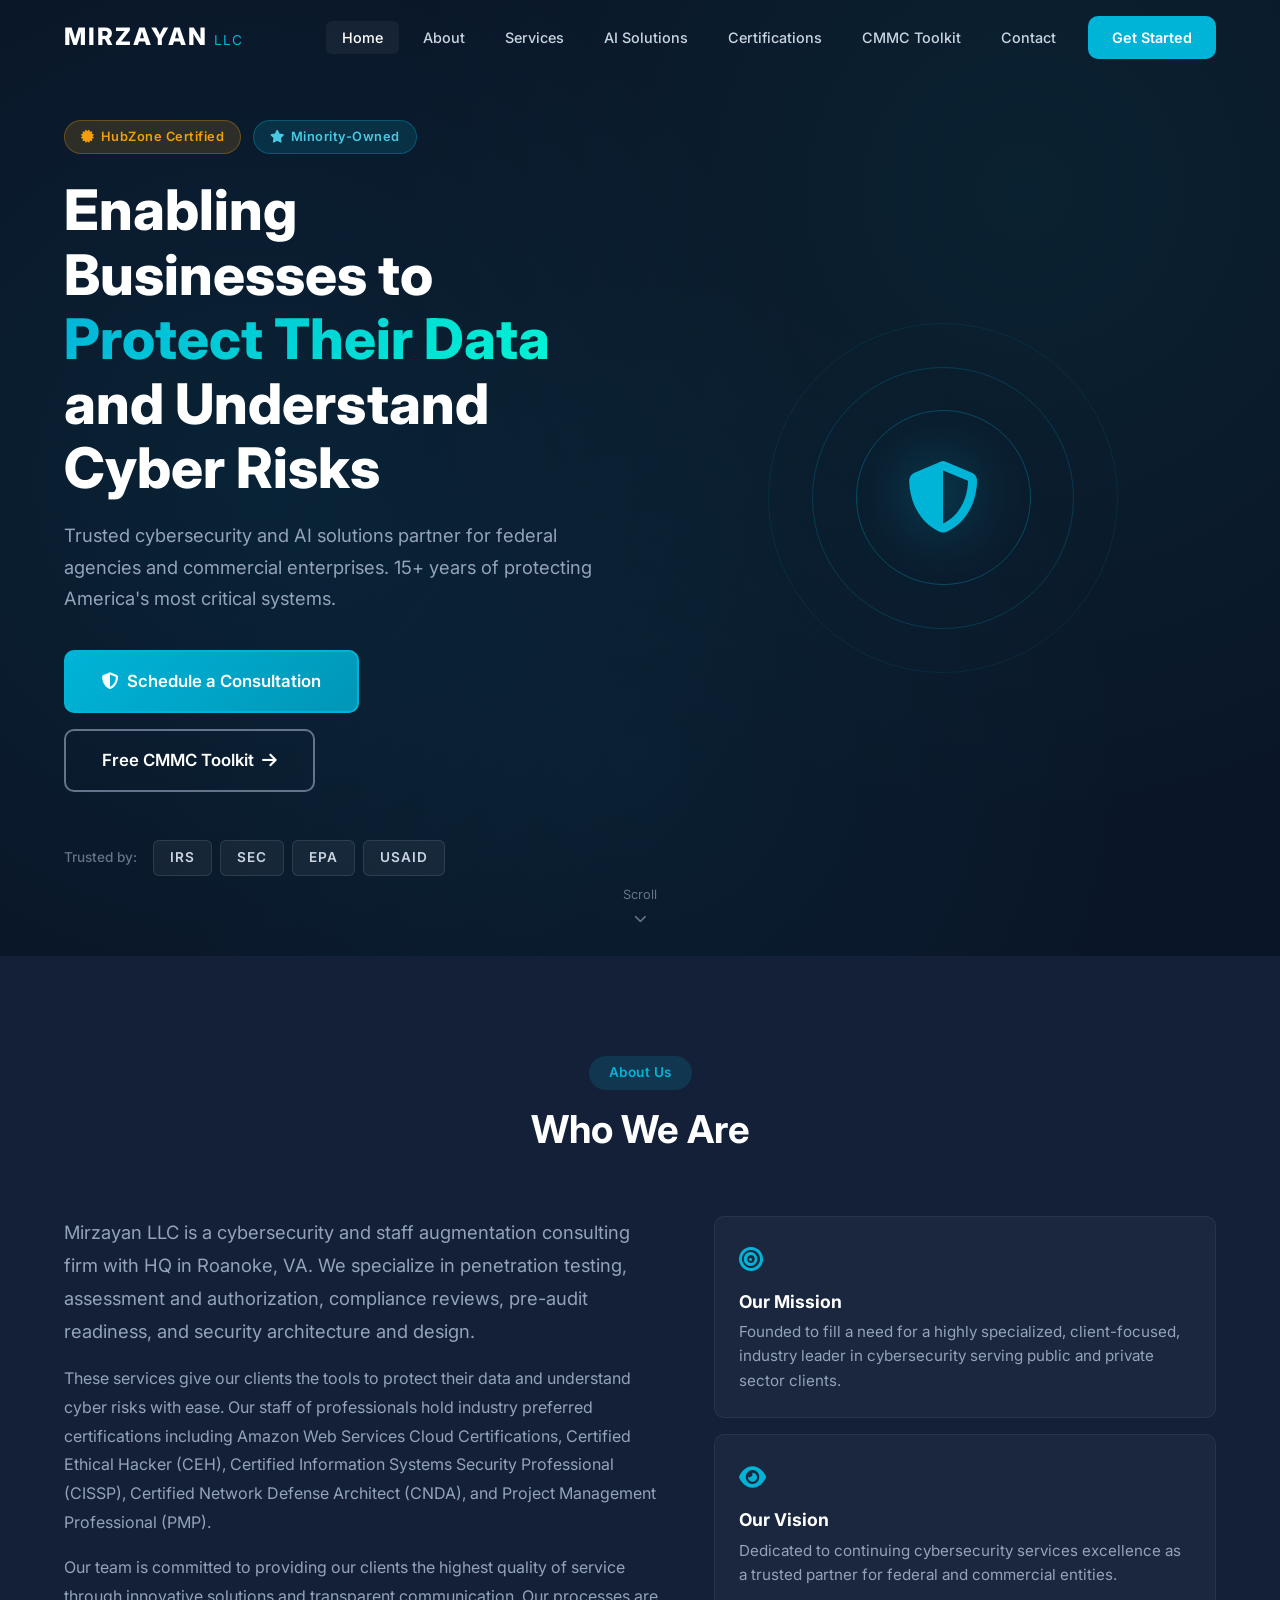
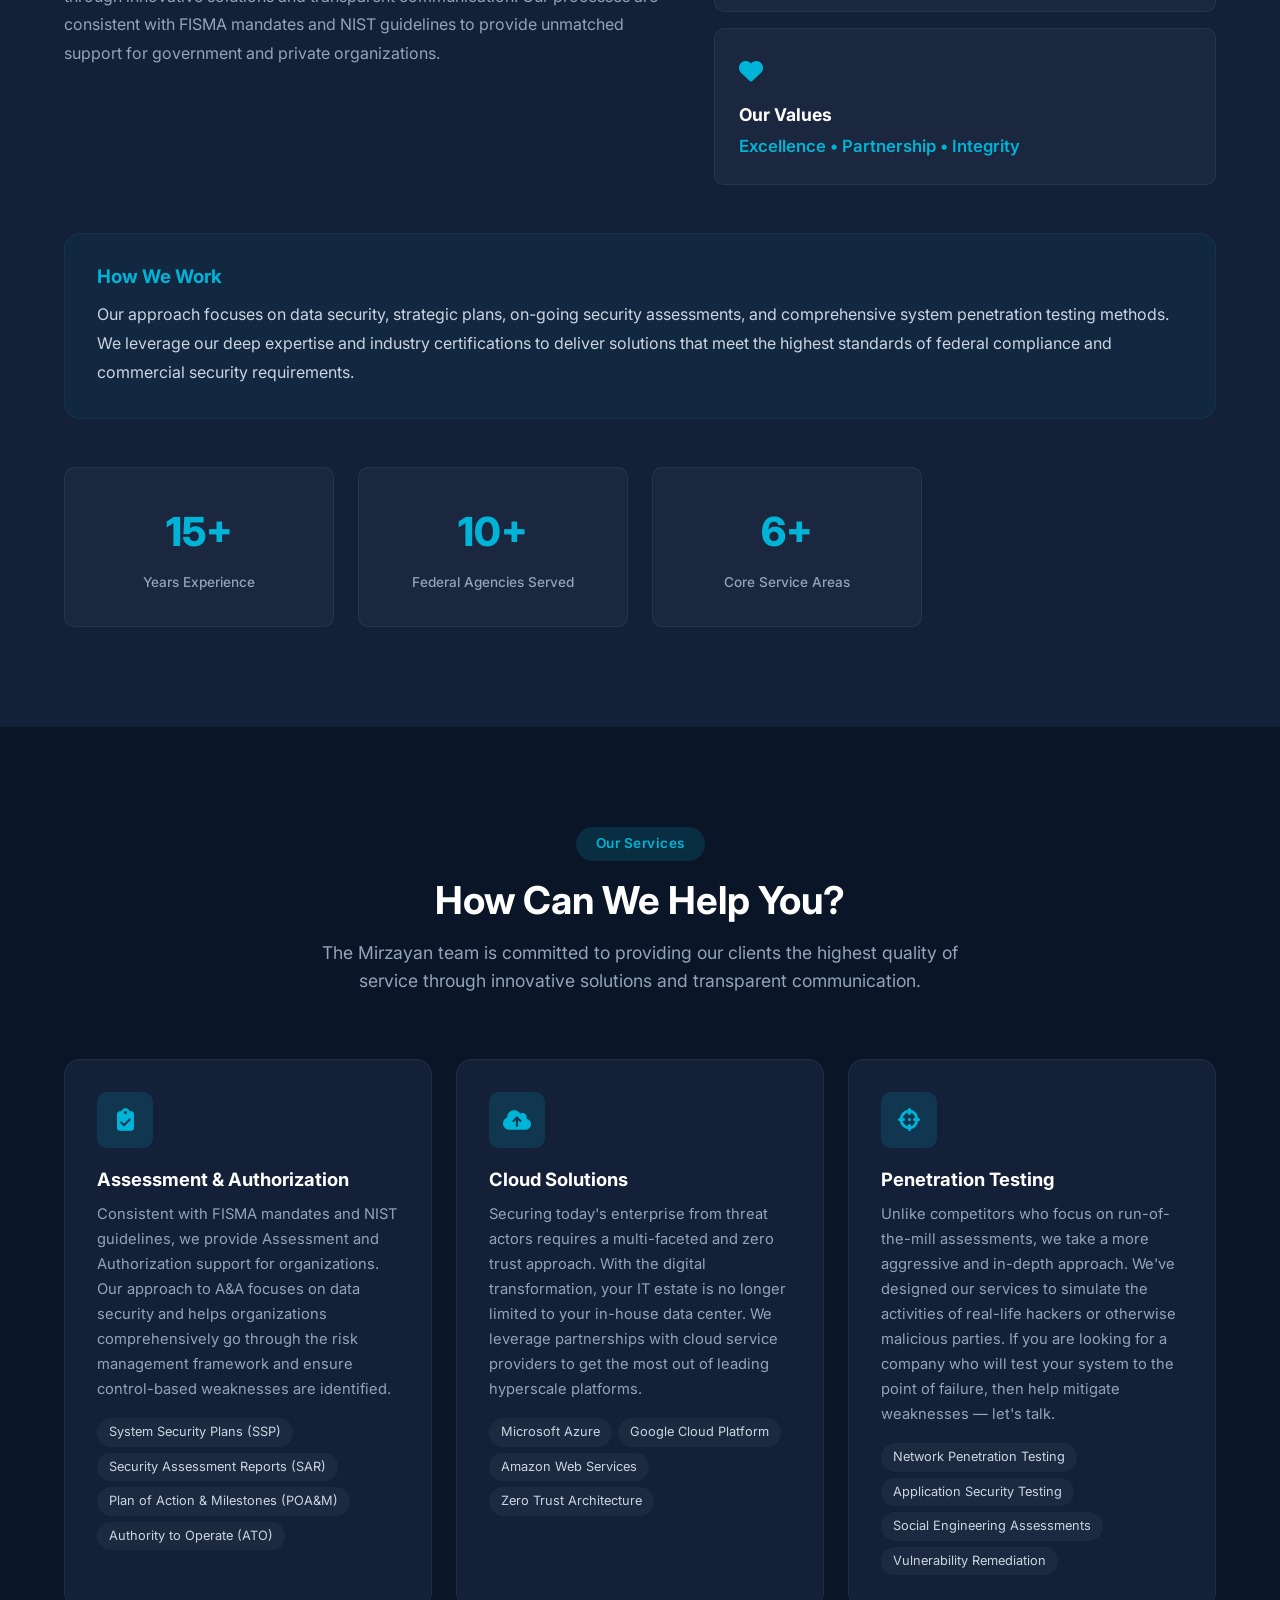
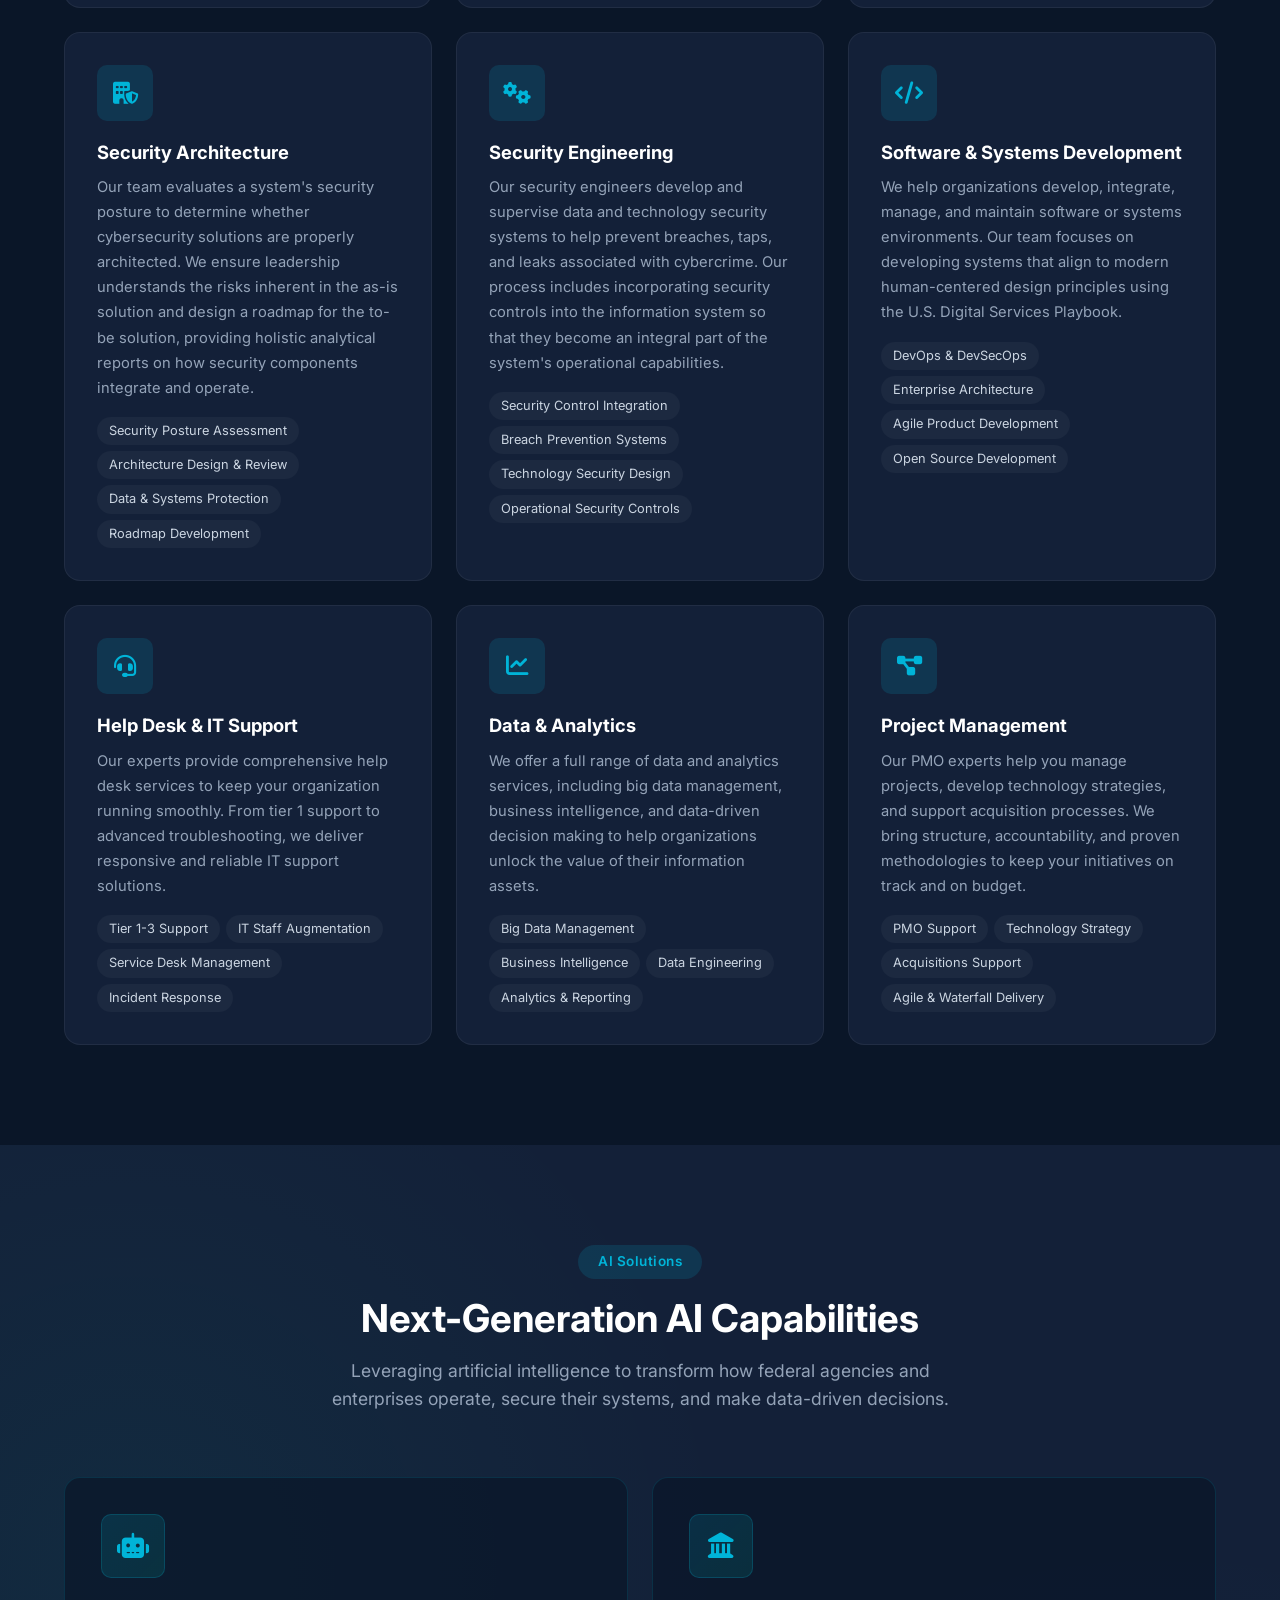
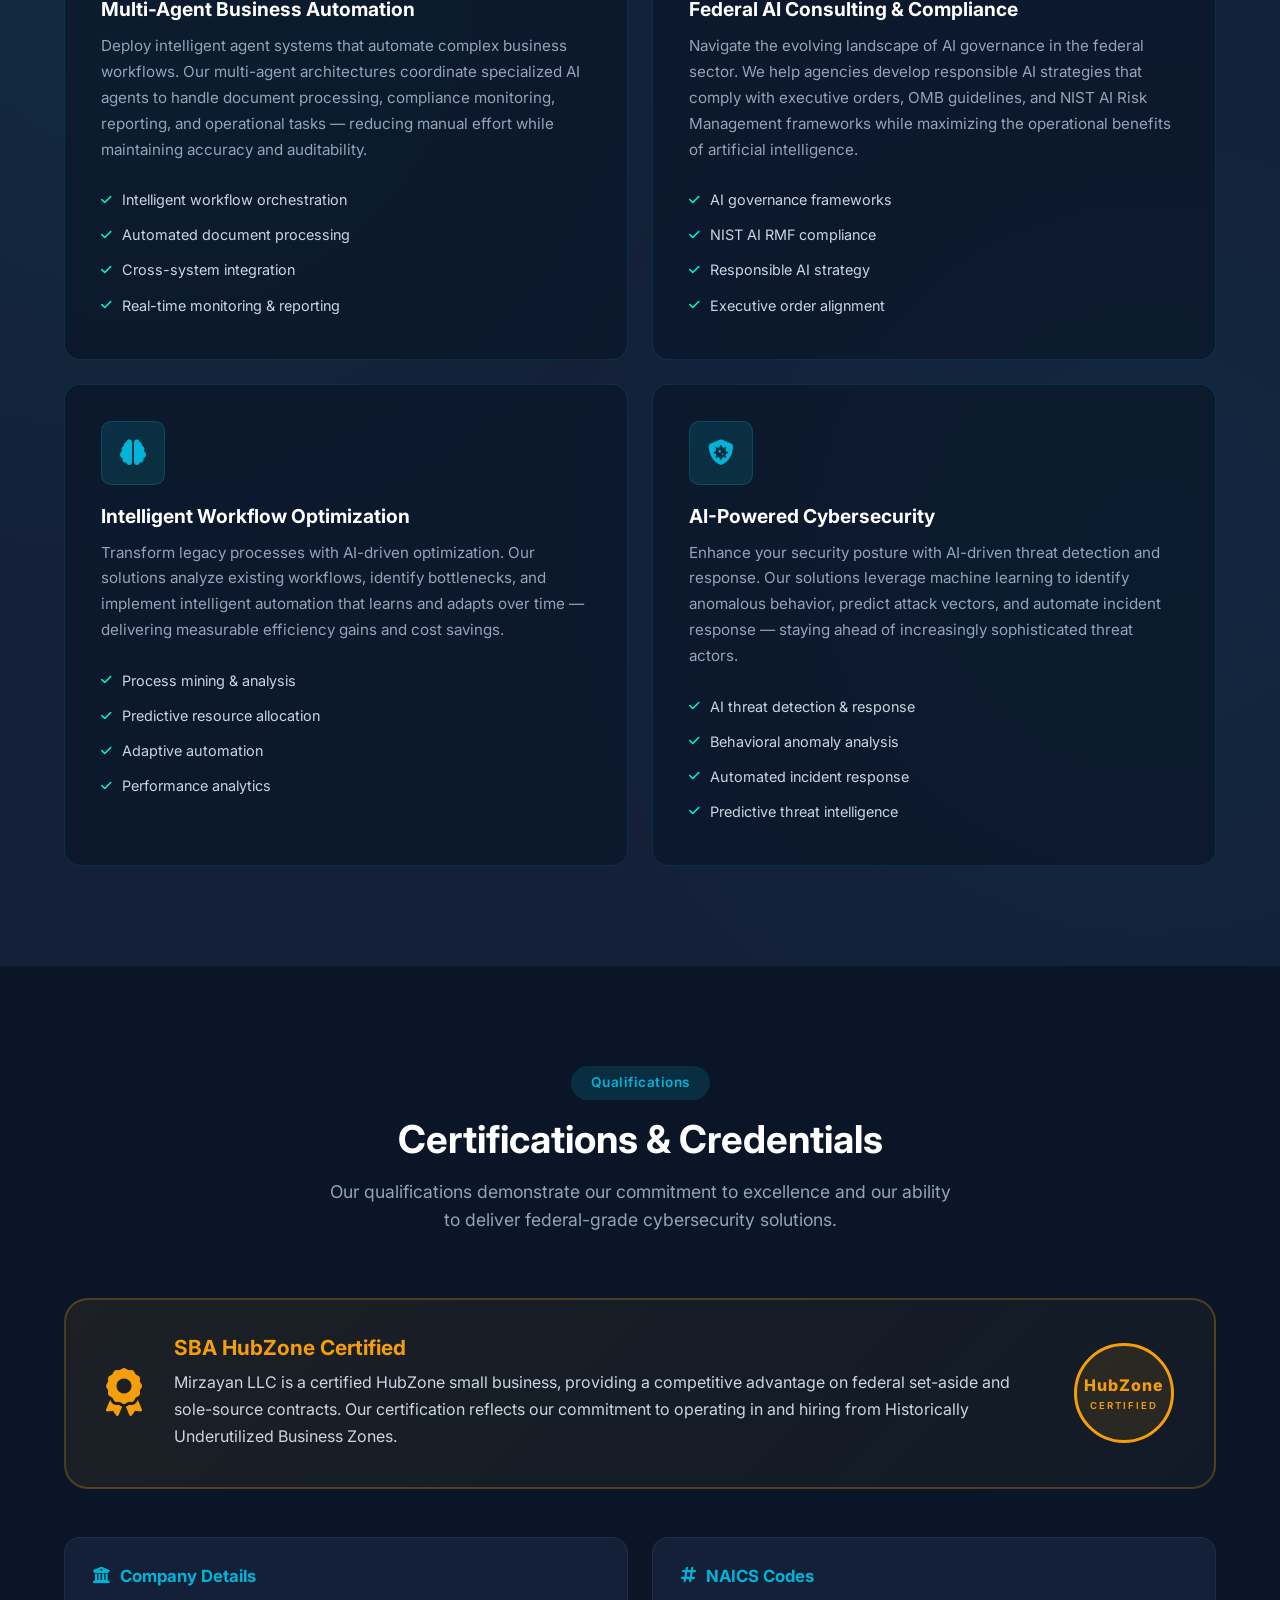
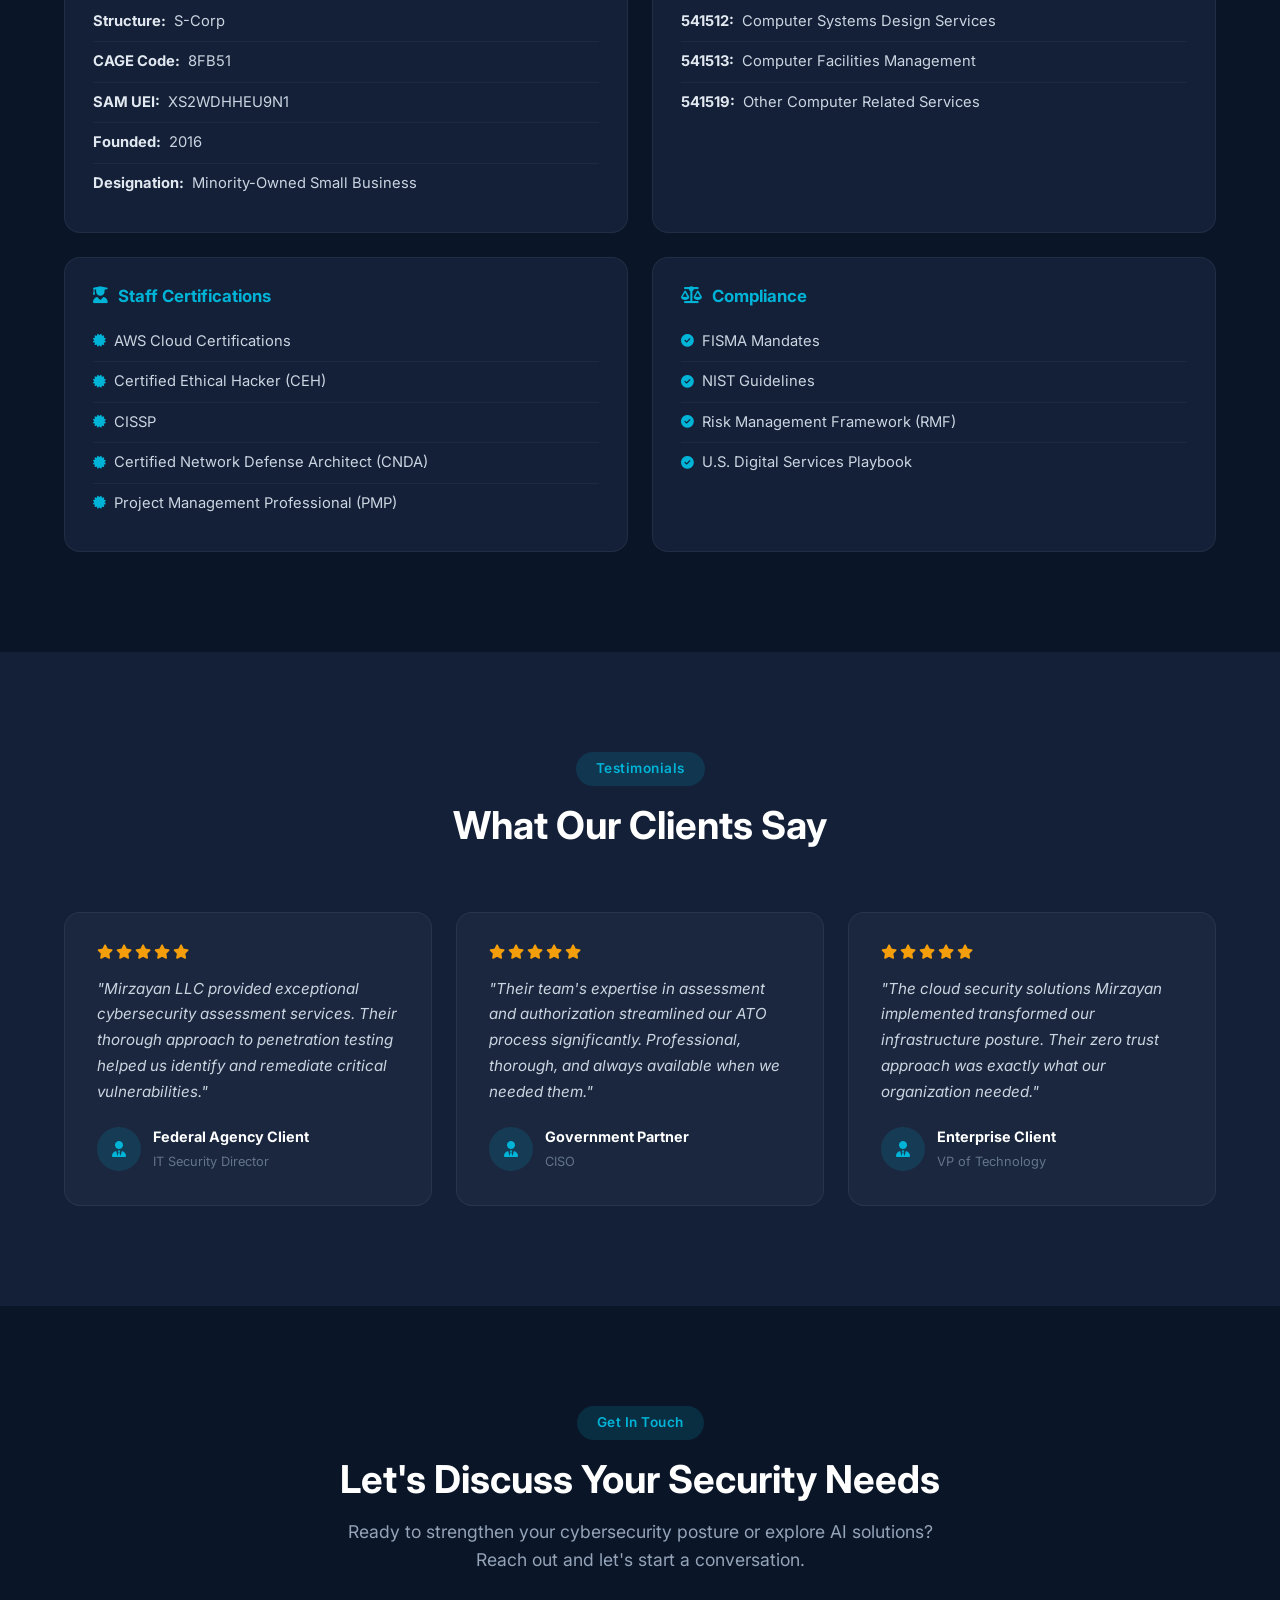
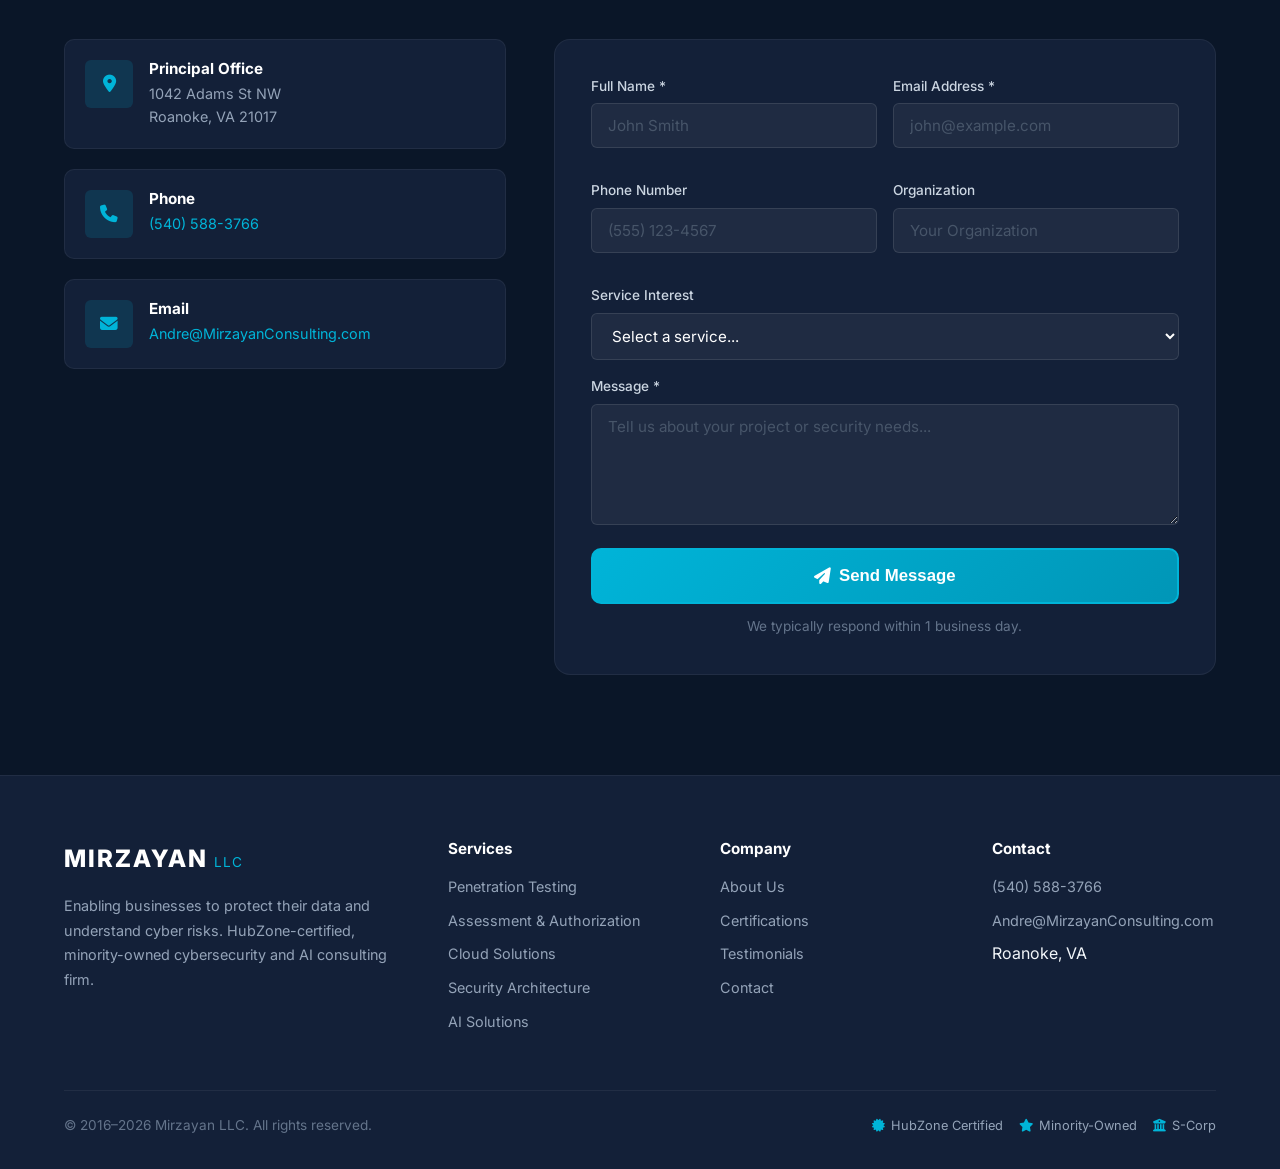
==== commit 6f758bda: "Correct SAM UEI to XS2WDHHEU9N1" ====
--- a/index.html
+++ b/index.html
@@ -383,7 +383,7 @@
                     <ul class="cert-list">
                         <li><strong>Structure:</strong> S-Corp</li>
                         <li><strong>CAGE Code:</strong> 8FB51</li>
-                        <li><strong>SAM UEI:</strong> WDHHEU9N1</li>
+                        <li><strong>SAM UEI:</strong> XS2WDHHEU9N1</li>
                         <li><strong>Founded:</strong> 2016</li>
                         <li><strong>Designation:</strong> Minority-Owned Small Business</li>
                     </ul>
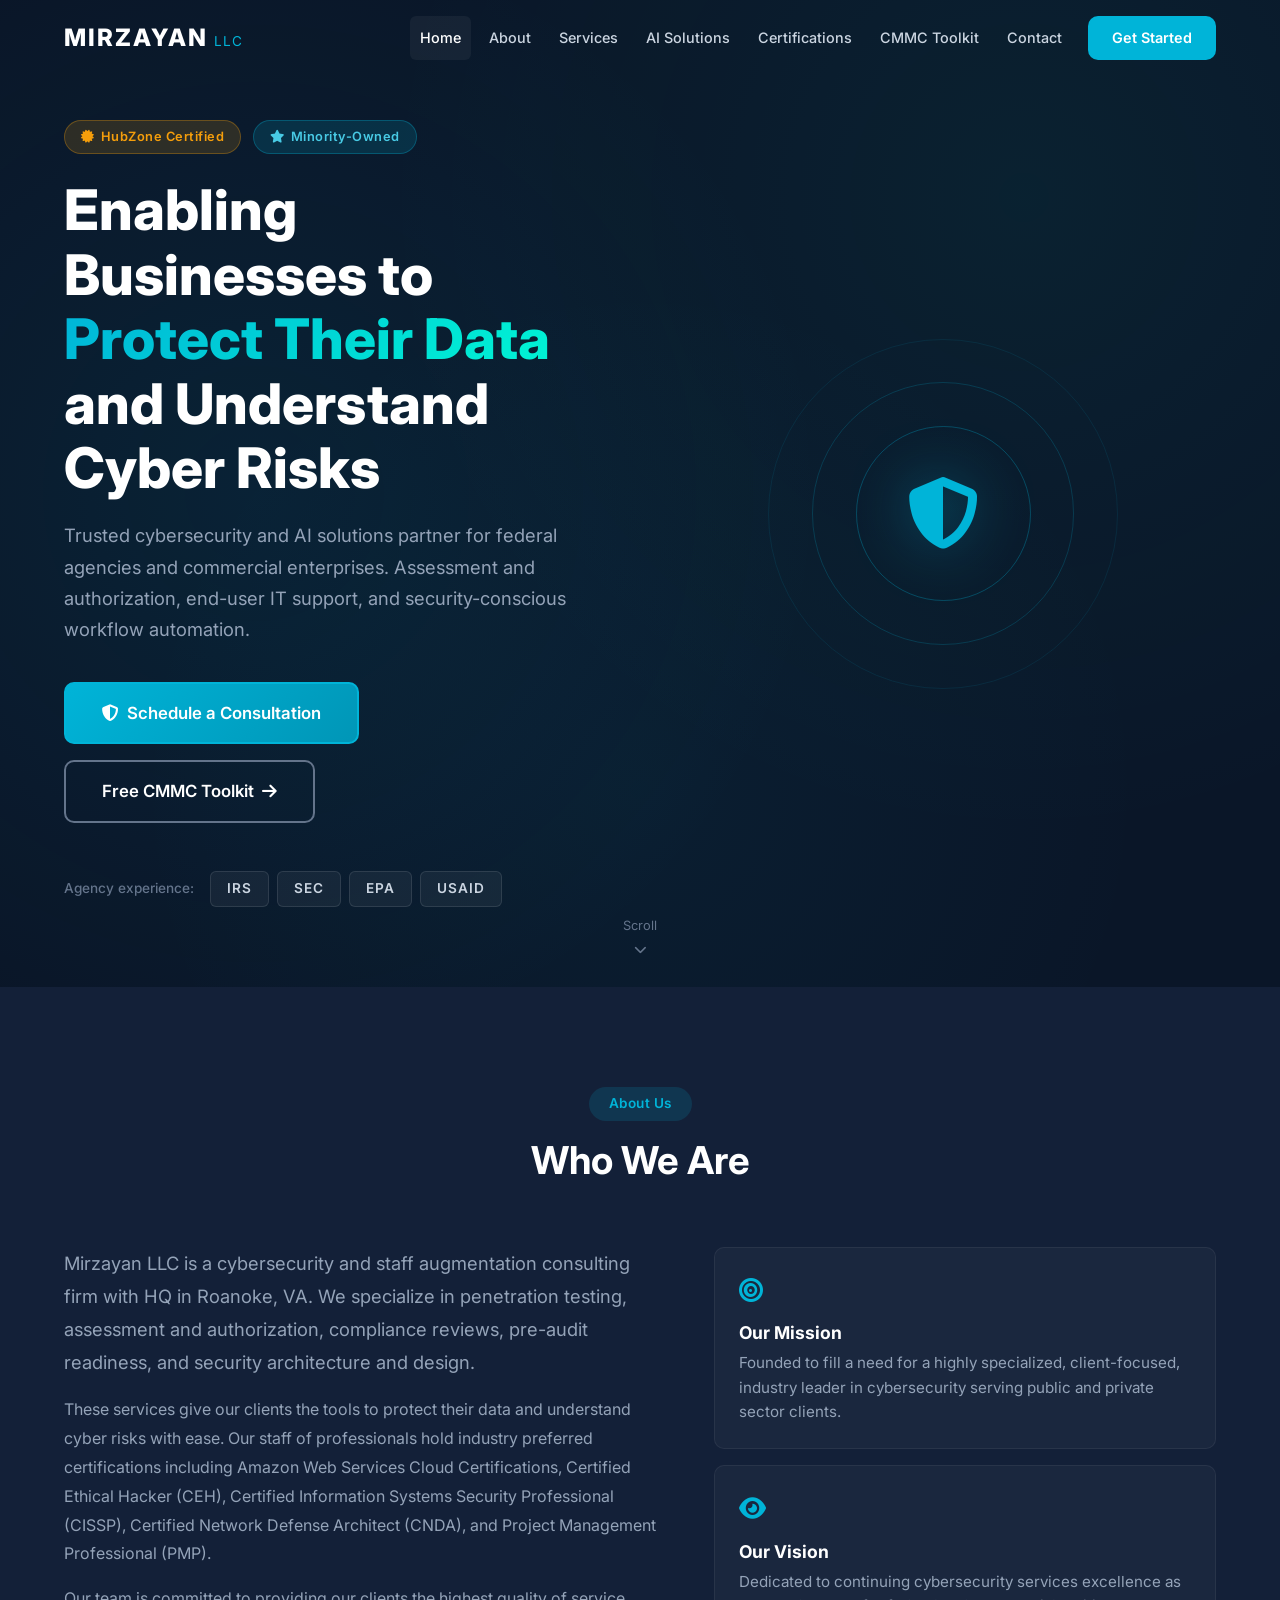
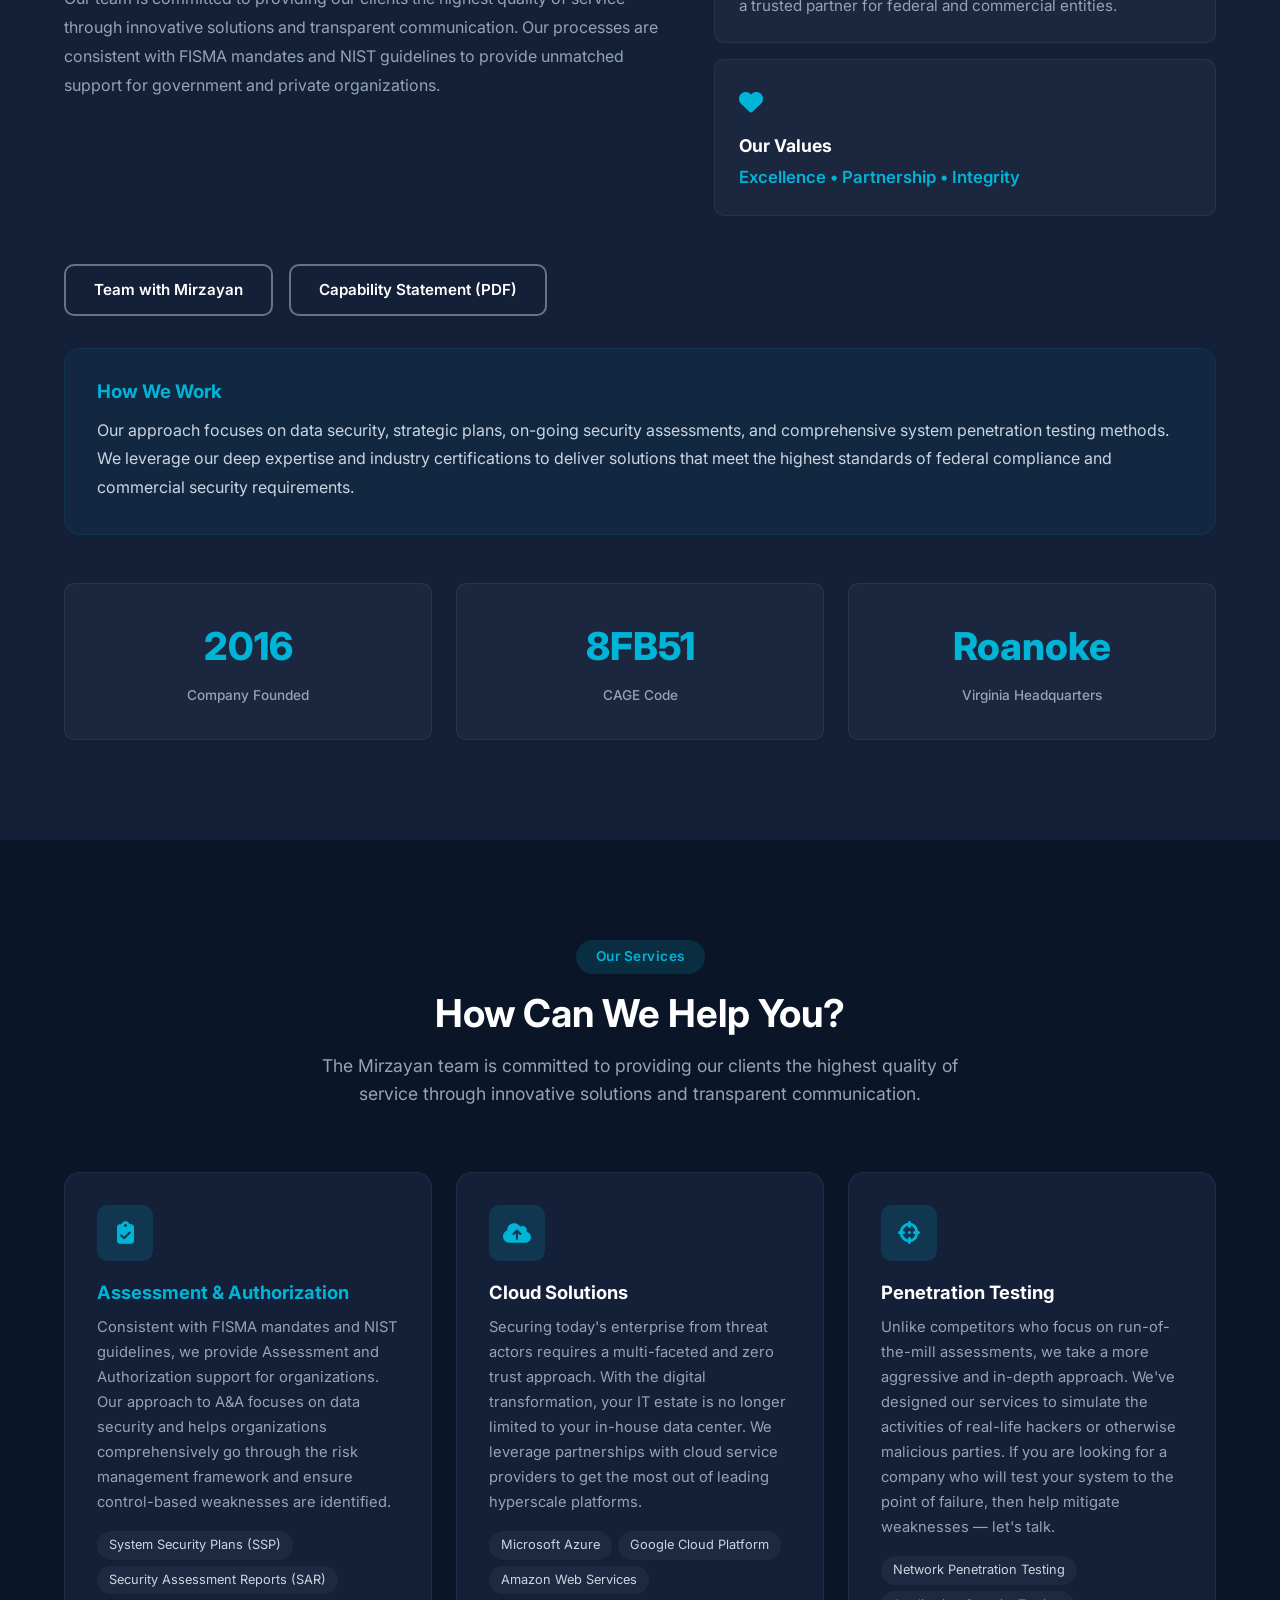
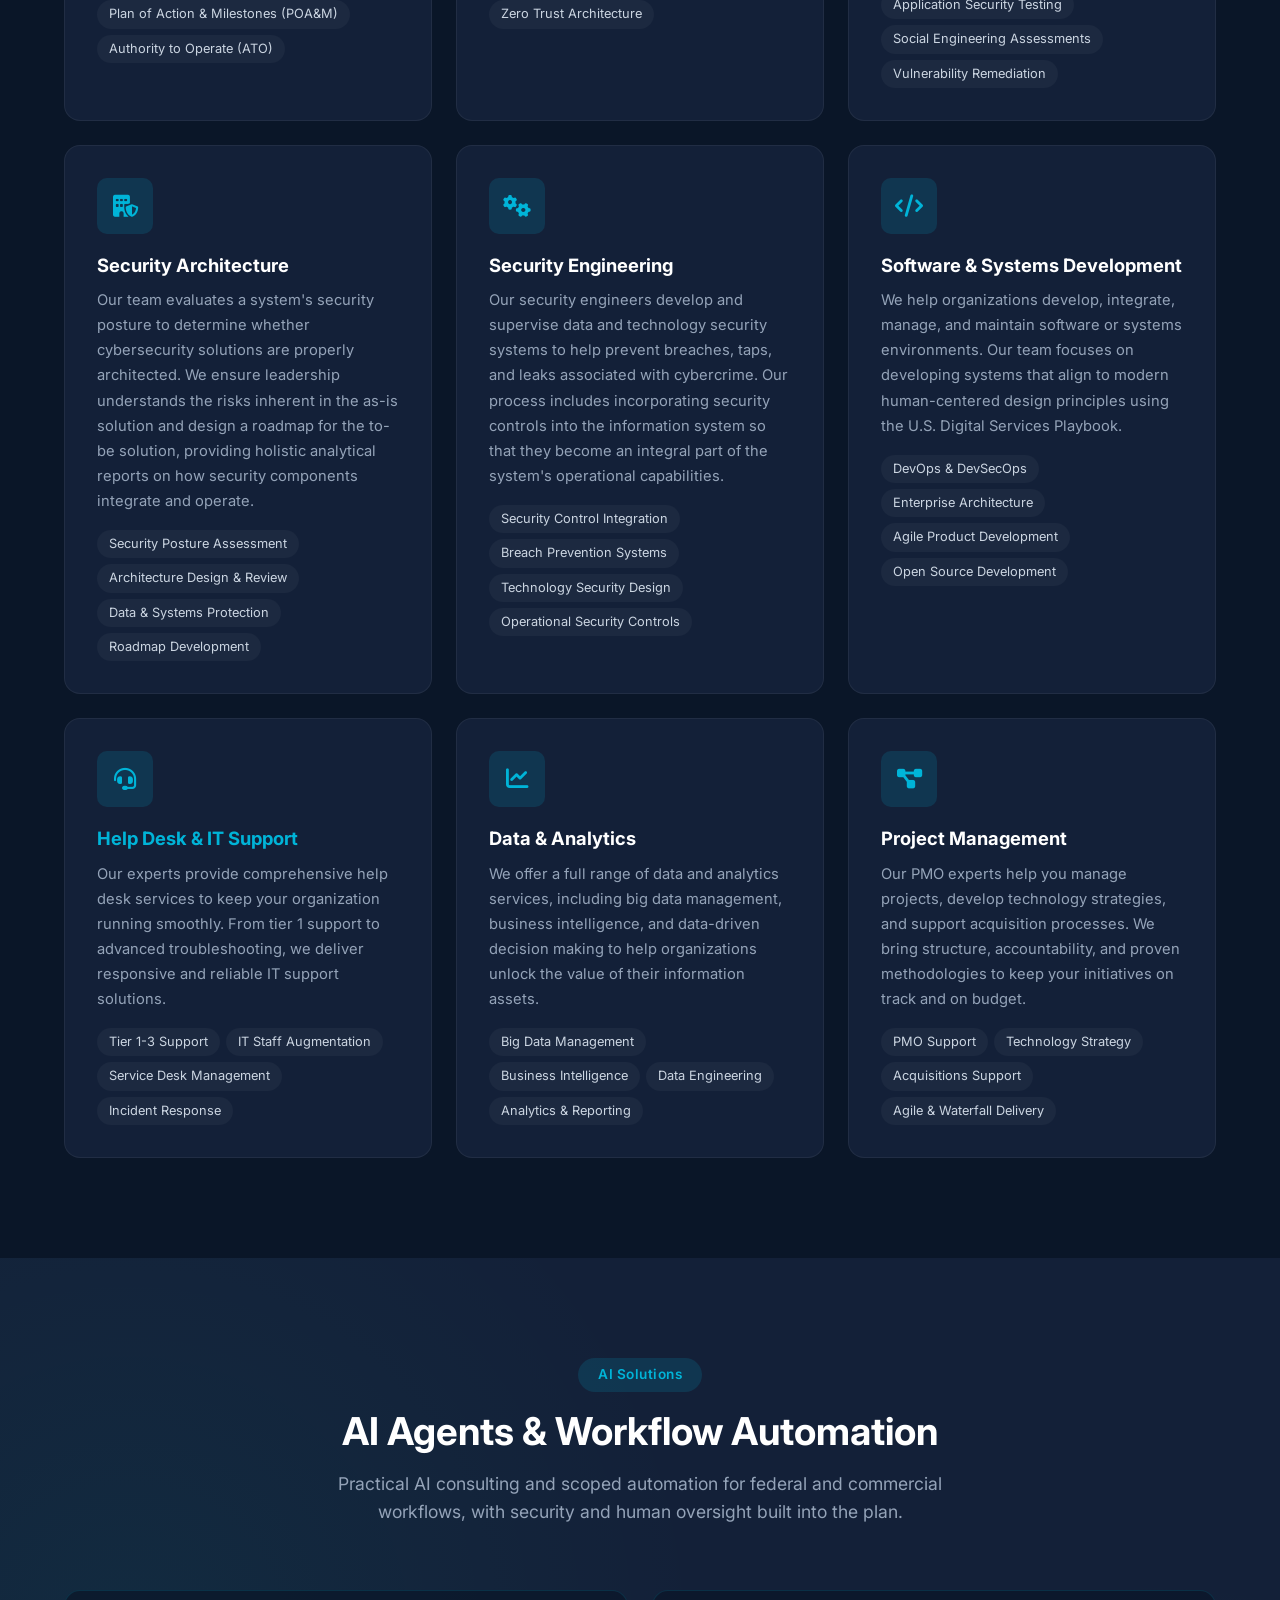
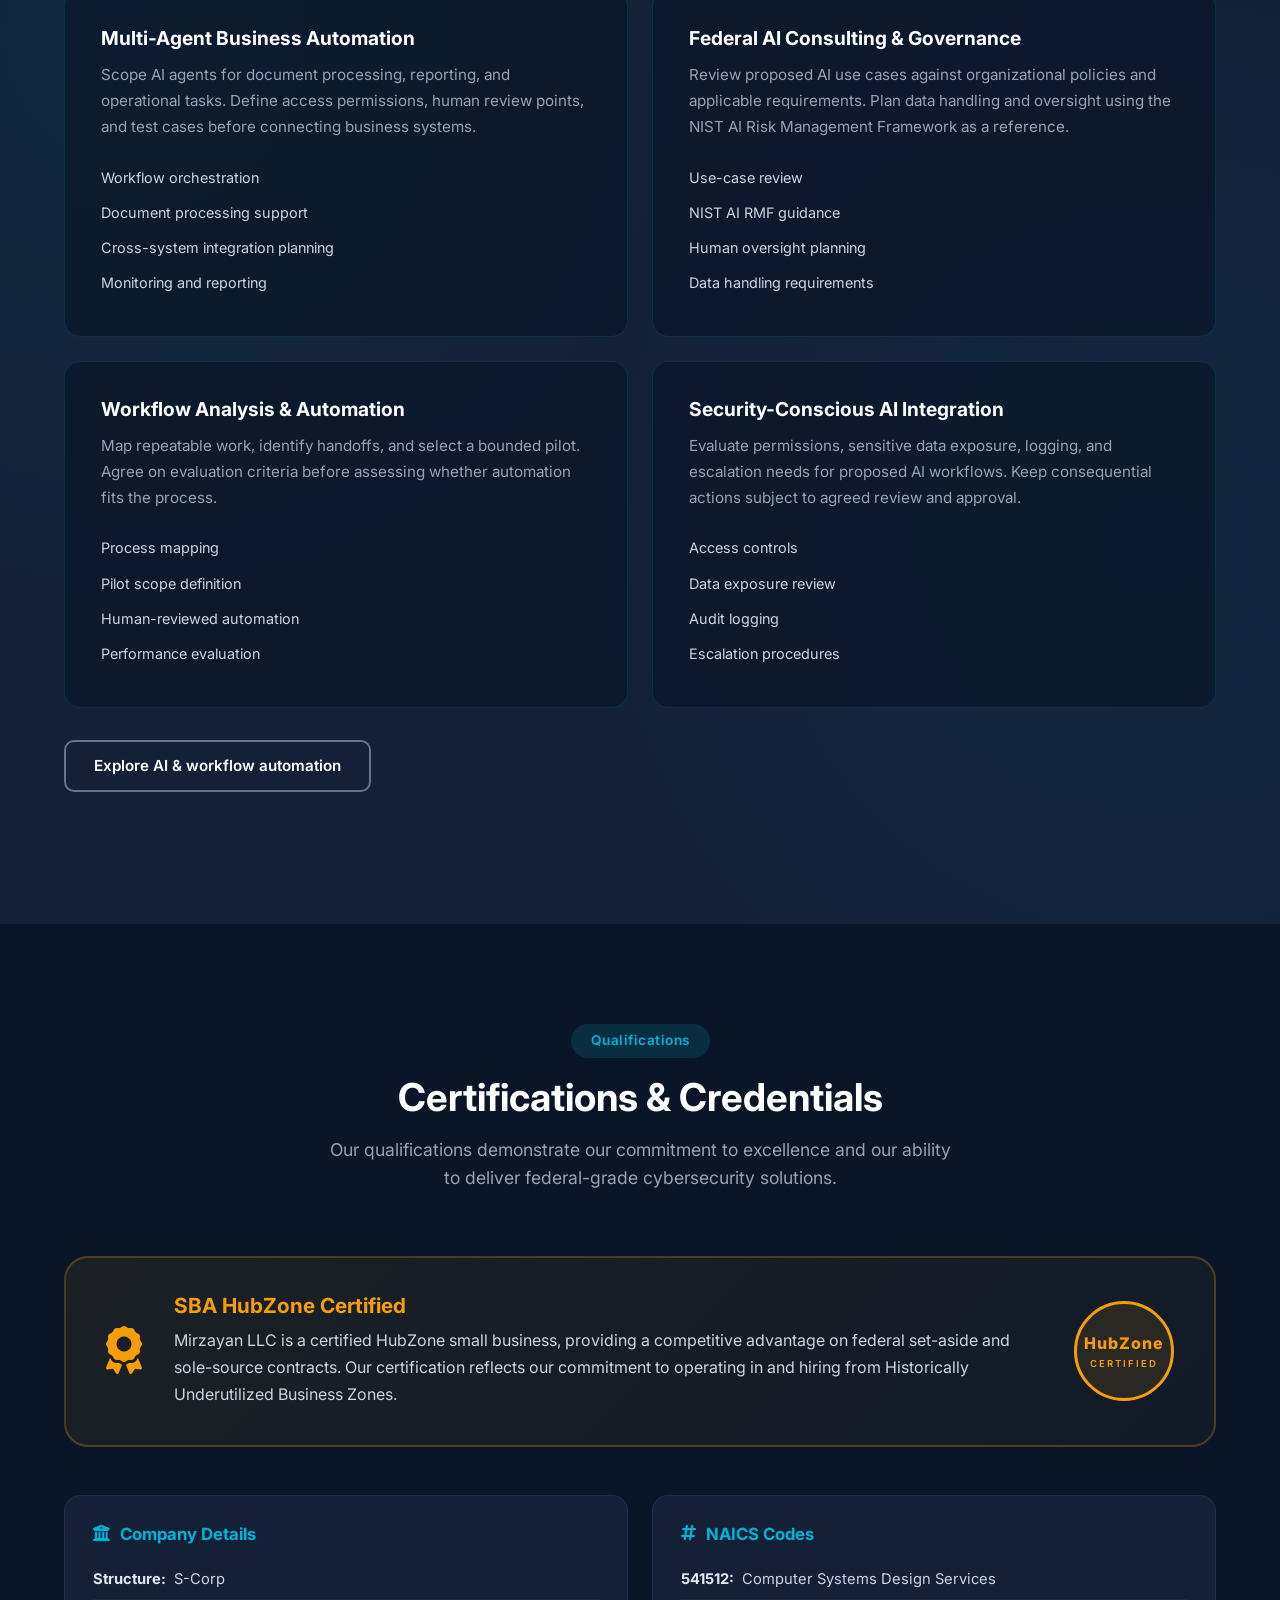
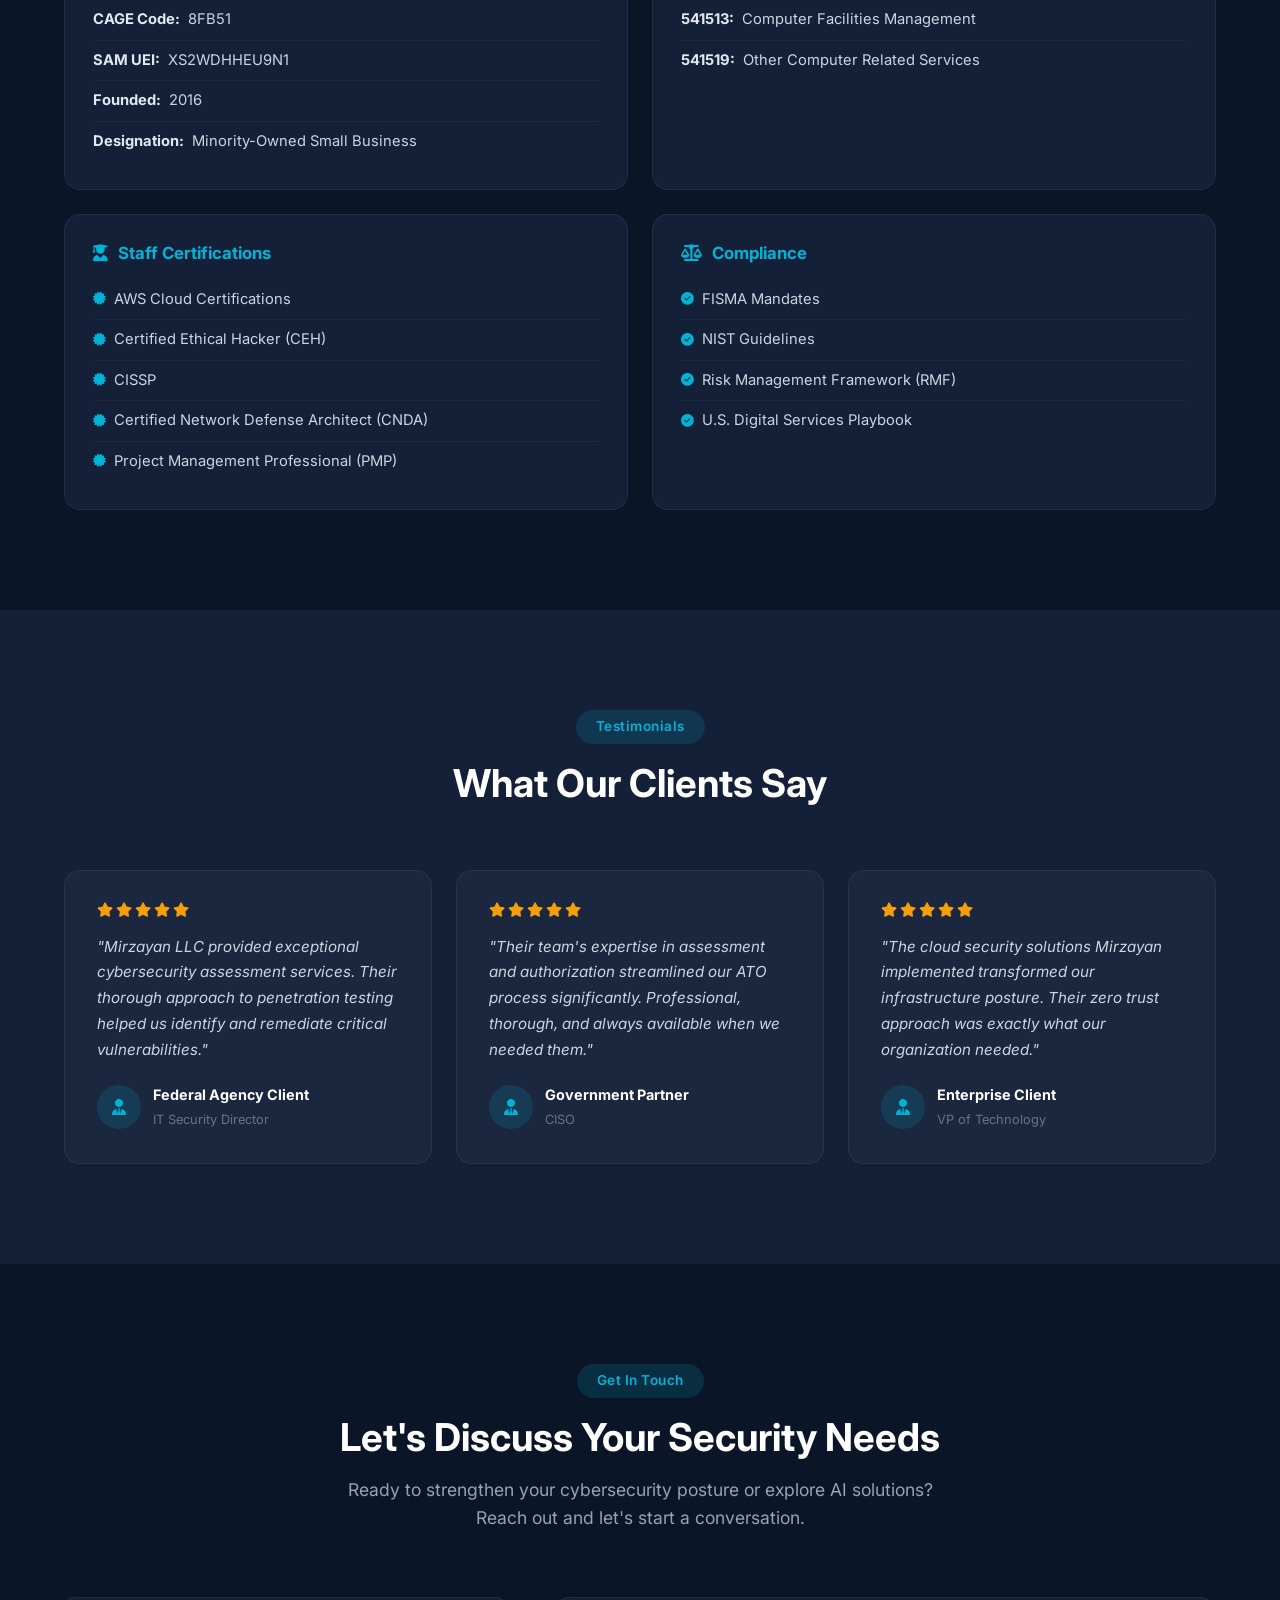
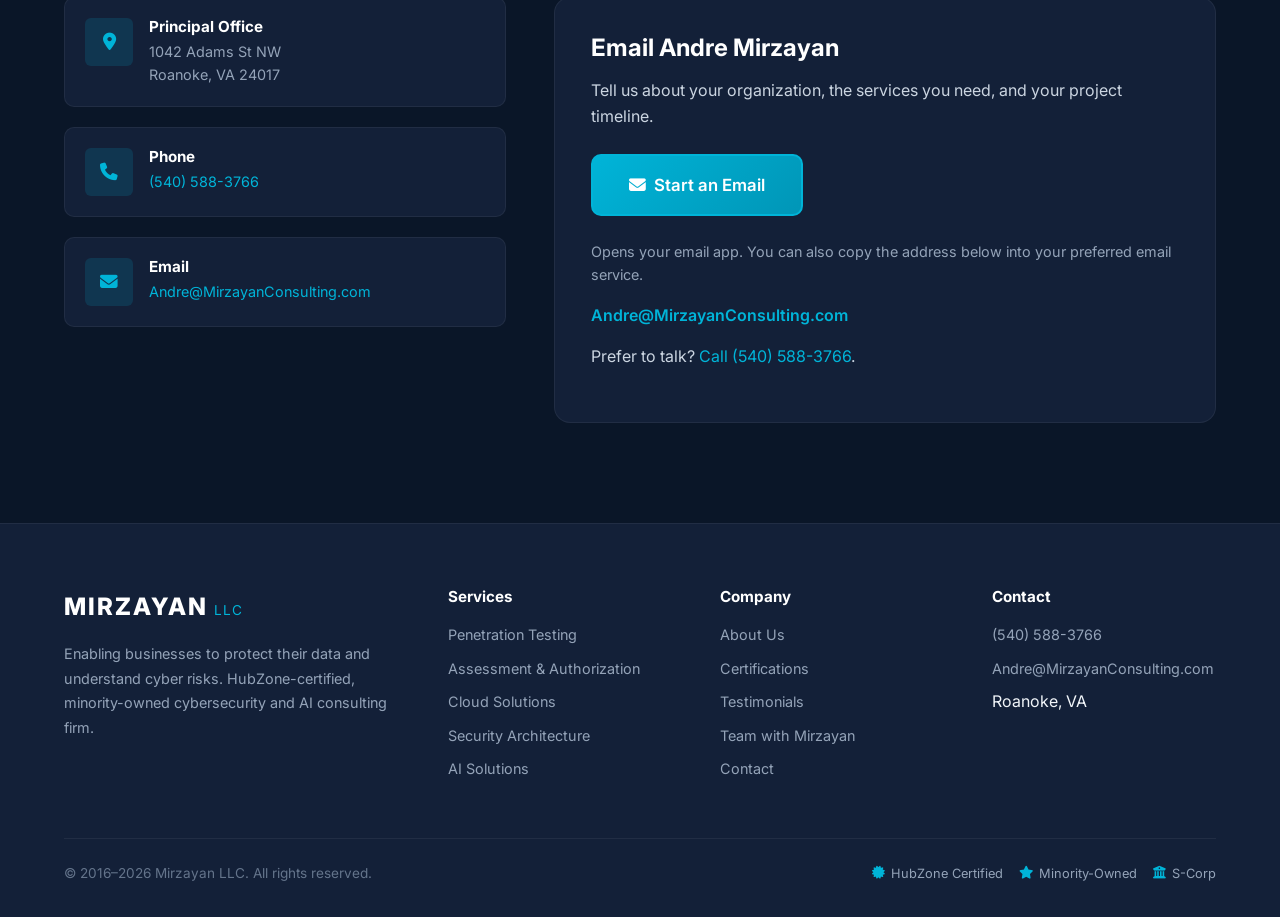
==== commit 65087144: "Publish approved service discovery updates and corrected capability statement" ====
--- a/index.html
+++ b/index.html
@@ -3,40 +3,43 @@
 <head>
     <meta charset="UTF-8">
     <meta name="viewport" content="width=device-width, initial-scale=1.0">
-    <title>Mirzayan LLC – Cybersecurity &amp; AI Solutions for Federal &amp; Commercial Enterprises</title>
+    <title>Federal Cybersecurity, IT &amp; AI Services | Mirzayan LLC</title>
     <meta name="description" content="Mirzayan LLC is a HubZone-certified, minority-owned cybersecurity and AI consulting firm serving federal agencies and commercial enterprises. Penetration testing, A&amp;A, cloud solutions, and AI-powered automation.">
     <meta name="keywords" content="cybersecurity, HubZone, federal contractor, penetration testing, AI consulting, assessment authorization, cloud solutions, minority-owned business">
     <meta name="author" content="Mirzayan LLC">
-    
+
     <!-- Open Graph -->
-    <meta property="og:title" content="Mirzayan LLC – Cybersecurity &amp; AI Solutions">
-    <meta property="og:description" content="HubZone-certified cybersecurity and AI consulting firm serving federal and commercial clients.">
+
+
     <meta property="og:type" content="website">
-    <meta property="og:url" content="https://mirzayanllc.com">
-    
+
+
     <!-- Fonts -->
     <link rel="preconnect" href="https://fonts.googleapis.com">
     <link rel="preconnect" href="https://fonts.gstatic.com" crossorigin>
-    <link href="https://fonts.googleapis.com/css2?family=Inter:wght@300;400;500;600;700;800&family=JetBrains+Mono:wght@400;500&display=swap" rel="stylesheet">
-    
+    <link href="https://fonts.googleapis.com/css2?family=Inter:wght@300;400;500;600;700;800&amp;family=JetBrains+Mono:wght@400;500&amp;display=swap" rel="stylesheet">
+
     <!-- Icons -->
     <link rel="stylesheet" href="https://cdnjs.cloudflare.com/ajax/libs/font-awesome/6.5.1/css/all.min.css">
-    
+
     <!-- Styles -->
     <link rel="stylesheet" href="css/style.css">
-    
+
     <!-- Favicon -->
     <link rel="icon" type="image/svg+xml" href="images/favicon.svg">
-</head>
+<link rel="canonical" href="https://mirzayanllc.com/">
+<script type="application/ld+json">{"@context": "https://schema.org", "@graph": [{"@type": "Organization", "@id": "https://mirzayanllc.com/#organization", "name": "Mirzayan LLC", "url": "https://mirzayanllc.com/", "foundingDate": "2016", "telephone": "+1-540-588-3766", "email": "Andre@MirzayanConsulting.com", "address": {"@type": "PostalAddress", "streetAddress": "1042 Adams St NW", "addressLocality": "Roanoke", "addressRegion": "VA", "postalCode": "24017", "addressCountry": "US"}, "identifier": [{"@type": "PropertyValue", "propertyID": "UEI", "value": "XS2WDHHEU9N1"}, {"@type": "PropertyValue", "propertyID": "CAGE", "value": "8FB51"}]}]}</script>
+<noscript><style>.nav-toggle{display:none!important}.navbar{position:relative}.nav-menu{position:static;width:auto;height:auto;flex-wrap:wrap;padding:12px;box-shadow:none;flex-direction:row}.nav-container{flex-wrap:wrap}</style></noscript>
+<meta property="og:title" content="Federal Cybersecurity, IT &amp; AI Services | Mirzayan LLC"><meta property="og:description" content="Mirzayan LLC is a HubZone-certified, minority-owned cybersecurity and AI consulting firm serving federal agencies and commercial enterprises. Penetration testing, A&amp;A, cloud solutions, and AI-powered automation."><meta property="og:url" content="https://mirzayanllc.com/"><meta property="og:image" content="https://mirzayanllc.com/images/social-card.png"><meta name="twitter:card" content="summary_large_image"><meta name="twitter:image" content="https://mirzayanllc.com/images/social-card.png"></head>
 <body>
     <!-- Navigation -->
     <nav class="navbar" id="navbar">
         <div class="container nav-container">
-            <a href="#" class="nav-logo">
+            <a href="#home" class="nav-logo">
                 <span class="logo-text">MIRZAYAN</span>
                 <span class="logo-sub">LLC</span>
             </a>
-            <button class="nav-toggle" id="navToggle" aria-label="Toggle navigation">
+            <button class="nav-toggle" id="navToggle" aria-label="Toggle navigation" aria-controls="navMenu" aria-expanded="false">
                 <span class="hamburger"></span>
             </button>
             <ul class="nav-menu" id="navMenu">
@@ -52,6 +55,7 @@
         </div>
     </nav>
 
+    <main>
     <!-- Hero Section -->
     <section class="hero" id="home">
         <div class="hero-bg-pattern"></div>
@@ -69,8 +73,8 @@
                     Enabling Businesses to <span class="text-gradient">Protect Their Data</span> and Understand Cyber Risks
                 </h1>
                 <p class="hero-subtitle">
-                    Trusted cybersecurity and AI solutions partner for federal agencies and commercial enterprises. 
-                    15+ years of protecting America's most critical systems.
+                    Trusted cybersecurity and AI solutions partner for federal agencies and commercial enterprises.
+                    Assessment and authorization, end-user IT support, and security-conscious workflow automation.
                 </p>
                 <div class="hero-cta">
                     <a href="#contact" class="btn btn-primary btn-lg">
@@ -81,7 +85,7 @@
                     </a>
                 </div>
                 <div class="hero-clients">
-                    <span class="clients-label">Trusted by:</span>
+                    <span class="clients-label">Agency experience:</span>
                     <div class="client-logos">
                         <span class="client-tag">IRS</span>
                         <span class="client-tag">SEC</span>
@@ -146,6 +150,7 @@
                     </div>
                 </div>
             </div>
+            <p class="detail-cta"><a class="btn btn-outline" href="/team-with-mirzayan/">Team with Mirzayan</a> <a class="btn btn-outline" href="/assets/Mirzayan_LLC_Capability_Statement_FontMatched_v4.pdf">Capability Statement (PDF)</a></p>
             <!-- How We Work -->
             <div class="how-we-work">
                 <h3>How We Work</h3>
@@ -153,22 +158,7 @@
                     Our approach focuses on data security, strategic plans, on-going security assessments, and comprehensive system penetration testing methods. We leverage our deep expertise and industry certifications to deliver solutions that meet the highest standards of federal compliance and commercial security requirements.
                 </p>
             </div>
-            <!-- Stats -->
-            <div class="stats-row">
-                <div class="stat-item">
-                    <span class="stat-number" data-target="15">0</span><span class="stat-suffix">+</span>
-                    <span class="stat-label">Years Experience</span>
-                </div>
-                <div class="stat-item">
-                    <span class="stat-number" data-target="10">0</span><span class="stat-suffix">+</span>
-                    <span class="stat-label">Federal Agencies Served</span>
-                </div>
-
-                <div class="stat-item">
-                    <span class="stat-number" data-target="6">0</span><span class="stat-suffix">+</span>
-                    <span class="stat-label">Core Service Areas</span>
-                </div>
-            </div>
+            <div class="stats-row"><div class="stat-item"><span class="stat-number">2016</span><span class="stat-label">Company Founded</span></div><div class="stat-item"><span class="stat-number">8FB51</span><span class="stat-label">CAGE Code</span></div><div class="stat-item"><span class="stat-number">Roanoke</span><span class="stat-label">Virginia Headquarters</span></div></div>
         </div>
     </section>
 
@@ -183,7 +173,7 @@
             <div class="services-grid">
                 <div class="service-card">
                     <div class="service-icon"><i class="fas fa-clipboard-check"></i></div>
-                    <h3>Assessment &amp; Authorization</h3>
+                    <h3><a href="/services/federal-rmf-aa/">Assessment &amp; Authorization</a></h3>
                     <p>Consistent with FISMA mandates and NIST guidelines, we provide Assessment and Authorization support for organizations. Our approach to A&amp;A focuses on data security and helps organizations comprehensively go through the risk management framework and ensure control-based weaknesses are identified.</p>
                     <ul class="service-details">
                         <li>System Security Plans (SSP)</li>
@@ -249,7 +239,7 @@
                 </div>
                 <div class="service-card">
                     <div class="service-icon"><i class="fas fa-headset"></i></div>
-                    <h3>Help Desk &amp; IT Support</h3>
+                    <h3><a href="/services/help-desk-it-support/">Help Desk &amp; IT Support</a></h3>
                     <p>Our experts provide comprehensive help desk services to keep your organization running smoothly. From tier 1 support to advanced troubleshooting, we deliver responsive and reliable IT support solutions.</p>
                     <ul class="service-details">
                         <li>Tier 1-3 Support</li>
@@ -289,63 +279,10 @@
         <div class="container">
             <div class="section-header">
                 <span class="section-tag">AI Solutions</span>
-                <h2 class="section-title">Next-Generation AI Capabilities</h2>
-                <p class="section-desc">Leveraging artificial intelligence to transform how federal agencies and enterprises operate, secure their systems, and make data-driven decisions.</p>
-            </div>
-            <div class="ai-grid">
-                <div class="ai-card">
-                    <div class="ai-card-icon">
-                        <i class="fas fa-robot"></i>
-                    </div>
-                    <h3>Multi-Agent Business Automation</h3>
-                    <p>Deploy intelligent agent systems that automate complex business workflows. Our multi-agent architectures coordinate specialized AI agents to handle document processing, compliance monitoring, reporting, and operational tasks — reducing manual effort while maintaining accuracy and auditability.</p>
-                    <ul class="ai-features">
-                        <li><i class="fas fa-check"></i> Intelligent workflow orchestration</li>
-                        <li><i class="fas fa-check"></i> Automated document processing</li>
-                        <li><i class="fas fa-check"></i> Cross-system integration</li>
-                        <li><i class="fas fa-check"></i> Real-time monitoring &amp; reporting</li>
-                    </ul>
-                </div>
-                <div class="ai-card">
-                    <div class="ai-card-icon">
-                        <i class="fas fa-landmark"></i>
-                    </div>
-                    <h3>Federal AI Consulting &amp; Compliance</h3>
-                    <p>Navigate the evolving landscape of AI governance in the federal sector. We help agencies develop responsible AI strategies that comply with executive orders, OMB guidelines, and NIST AI Risk Management frameworks while maximizing the operational benefits of artificial intelligence.</p>
-                    <ul class="ai-features">
-                        <li><i class="fas fa-check"></i> AI governance frameworks</li>
-                        <li><i class="fas fa-check"></i> NIST AI RMF compliance</li>
-                        <li><i class="fas fa-check"></i> Responsible AI strategy</li>
-                        <li><i class="fas fa-check"></i> Executive order alignment</li>
-                    </ul>
-                </div>
-                <div class="ai-card">
-                    <div class="ai-card-icon">
-                        <i class="fas fa-brain"></i>
-                    </div>
-                    <h3>Intelligent Workflow Optimization</h3>
-                    <p>Transform legacy processes with AI-driven optimization. Our solutions analyze existing workflows, identify bottlenecks, and implement intelligent automation that learns and adapts over time — delivering measurable efficiency gains and cost savings.</p>
-                    <ul class="ai-features">
-                        <li><i class="fas fa-check"></i> Process mining &amp; analysis</li>
-                        <li><i class="fas fa-check"></i> Predictive resource allocation</li>
-                        <li><i class="fas fa-check"></i> Adaptive automation</li>
-                        <li><i class="fas fa-check"></i> Performance analytics</li>
-                    </ul>
-                </div>
-                <div class="ai-card">
-                    <div class="ai-card-icon">
-                        <i class="fas fa-shield-virus"></i>
-                    </div>
-                    <h3>AI-Powered Cybersecurity</h3>
-                    <p>Enhance your security posture with AI-driven threat detection and response. Our solutions leverage machine learning to identify anomalous behavior, predict attack vectors, and automate incident response — staying ahead of increasingly sophisticated threat actors.</p>
-                    <ul class="ai-features">
-                        <li><i class="fas fa-check"></i> AI threat detection &amp; response</li>
-                        <li><i class="fas fa-check"></i> Behavioral anomaly analysis</li>
-                        <li><i class="fas fa-check"></i> Automated incident response</li>
-                        <li><i class="fas fa-check"></i> Predictive threat intelligence</li>
-                    </ul>
-                </div>
-            </div>
+                <h2 class="section-title">AI Agents &amp; Workflow Automation</h2>
+                <p class="section-desc">Practical AI consulting and scoped automation for federal and commercial workflows, with security and human oversight built into the plan.</p>
+            </div>
+            <div class="ai-grid"><div class="ai-card"><h3>Multi-Agent Business Automation</h3><p>Scope AI agents for document processing, reporting, and operational tasks. Define access permissions, human review points, and test cases before connecting business systems.</p><ul class="ai-features"><li>Workflow orchestration</li><li>Document processing support</li><li>Cross-system integration planning</li><li>Monitoring and reporting</li></ul></div><div class="ai-card"><h3>Federal AI Consulting &amp; Governance</h3><p>Review proposed AI use cases against organizational policies and applicable requirements. Plan data handling and oversight using the NIST AI Risk Management Framework as a reference.</p><ul class="ai-features"><li>Use-case review</li><li>NIST AI RMF guidance</li><li>Human oversight planning</li><li>Data handling requirements</li></ul></div><div class="ai-card"><h3>Workflow Analysis &amp; Automation</h3><p>Map repeatable work, identify handoffs, and select a bounded pilot. Agree on evaluation criteria before assessing whether automation fits the process.</p><ul class="ai-features"><li>Process mapping</li><li>Pilot scope definition</li><li>Human-reviewed automation</li><li>Performance evaluation</li></ul></div><div class="ai-card"><h3>Security-Conscious AI Integration</h3><p>Evaluate permissions, sensitive data exposure, logging, and escalation needs for proposed AI workflows. Keep consequential actions subject to agreed review and approval.</p><ul class="ai-features"><li>Access controls</li><li>Data exposure review</li><li>Audit logging</li><li>Escalation procedures</li></ul></div></div><p class="detail-cta"><a class="btn btn-outline" href="/services/ai-workflow-automation/">Explore AI &amp; workflow automation</a></p>
         </div>
     </section>
 
@@ -357,7 +294,7 @@
                 <h2 class="section-title">Certifications &amp; Credentials</h2>
                 <p class="section-desc">Our qualifications demonstrate our commitment to excellence and our ability to deliver federal-grade cybersecurity solutions.</p>
             </div>
-            
+
             <!-- HubZone Banner -->
             <div class="hubzone-banner">
                 <div class="hubzone-content">
@@ -484,7 +421,7 @@
                         <div class="contact-icon"><i class="fas fa-location-dot"></i></div>
                         <div>
                             <h4>Principal Office</h4>
-                            <p>1042 Adams St NW<br>Roanoke, VA 21017</p>
+                            <p>1042 Adams St NW<br>Roanoke, VA 24017</p>
                         </div>
                     </div>
                     <div class="contact-card">
@@ -502,63 +439,25 @@
                         </div>
                     </div>
                 </div>
-                <form class="contact-form" id="contactForm" action="https://formspree.io/f/your-form-id" method="POST">
-                    <div class="form-row">
-                        <div class="form-group">
-                            <label for="name">Full Name *</label>
-                            <input type="text" id="name" name="name" required placeholder="John Smith">
-                        </div>
-                        <div class="form-group">
-                            <label for="email">Email Address *</label>
-                            <input type="email" id="email" name="email" required placeholder="john@example.com">
-                        </div>
-                    </div>
-                    <div class="form-row">
-                        <div class="form-group">
-                            <label for="phone">Phone Number</label>
-                            <input type="tel" id="phone" name="phone" placeholder="(555) 123-4567">
-                        </div>
-                        <div class="form-group">
-                            <label for="org">Organization</label>
-                            <input type="text" id="org" name="organization" placeholder="Your Organization">
-                        </div>
-                    </div>
-                    <div class="form-group">
-                        <label for="service">Service Interest</label>
-                        <select id="service" name="service">
-                            <option value="">Select a service...</option>
-                            <option value="penetration-testing">Penetration Testing</option>
-                            <option value="assessment-authorization">Assessment &amp; Authorization</option>
-                            <option value="cloud-solutions">Cloud Solutions</option>
-                            <option value="security-architecture">Security Architecture</option>
-                            <option value="security-engineering">Security Engineering</option>
-                            <option value="software-development">Software &amp; Systems Development</option>
-                            <option value="help-desk">Help Desk &amp; IT Support</option>
-                            <option value="ai-automation">AI Multi-Agent Automation</option>
-                            <option value="ai-consulting">Federal AI Consulting</option>
-                            <option value="ai-cybersecurity">AI-Powered Cybersecurity</option>
-                            <option value="other">Other</option>
-                        </select>
-                    </div>
-                    <div class="form-group">
-                        <label for="message">Message *</label>
-                        <textarea id="message" name="message" rows="5" required placeholder="Tell us about your project or security needs..."></textarea>
-                    </div>
-                    <button type="submit" class="btn btn-primary btn-lg btn-full">
-                        <i class="fas fa-paper-plane"></i> Send Message
-                    </button>
-                    <p class="form-note">We typically respond within 1 business day.</p>
-                </form>
-            </div>
-        </div>
-    </section>
-
+                <div class="contact-email" aria-labelledby="contact-email-title">
+                    <h3 id="contact-email-title">Email Andre Mirzayan</h3>
+                    <p>Tell us about your organization, the services you need, and your project timeline.</p>
+                    <a class="btn btn-primary btn-lg" href="mailto:Andre@MirzayanConsulting.com"><i class="fas fa-envelope" aria-hidden="true"></i> Start an Email</a>
+                    <p class="contact-email-note">Opens your email app. You can also copy the address below into your preferred email service.</p>
+                    <a class="contact-email-address" href="mailto:Andre@MirzayanConsulting.com">Andre@MirzayanConsulting.com</a>
+                    <p>Prefer to talk? <a href="tel:5405883766">Call (540) 588-3766</a>.</p>
+                </div>
+            </div>
+        </div>
+    </section>
+
+    </main>
     <!-- Footer -->
     <footer class="footer">
         <div class="container">
             <div class="footer-grid">
                 <div class="footer-brand">
-                    <a href="#" class="nav-logo">
+                    <a href="#home" class="nav-logo">
                         <span class="logo-text">MIRZAYAN</span>
                         <span class="logo-sub">LLC</span>
                     </a>
@@ -580,6 +479,7 @@
                         <li><a href="#about">About Us</a></li>
                         <li><a href="#certifications">Certifications</a></li>
                         <li><a href="#testimonials">Testimonials</a></li>
+                        <li><a href="/team-with-mirzayan/">Team with Mirzayan</a></li>
                         <li><a href="#contact">Contact</a></li>
                     </ul>
                 </div>
--- a/css/style.css
+++ b/css/style.css
@@ -921,69 +921,19 @@
     color: var(--teal);
 }
 
-/* Contact Form */
-.contact-form {
+/* Direct email contact */
+.contact-email {
+    min-width: 0;
     padding: 36px;
     background: var(--navy-light);
     border: 1px solid rgba(255,255,255,0.06);
     border-radius: var(--radius-lg);
 }
-
-.form-row {
-    display: grid;
-    grid-template-columns: 1fr 1fr;
-    gap: 16px;
-    margin-bottom: 16px;
-}
-
-.form-group {
-    margin-bottom: 16px;
-}
-
-.form-group label {
-    display: block;
-    font-size: 0.85rem;
-    font-weight: 500;
-    color: var(--gray-300);
-    margin-bottom: 6px;
-}
-
-.form-group input,
-.form-group textarea,
-.form-group select {
-    width: 100%;
-    padding: 12px 16px;
-    background: rgba(255,255,255,0.05);
-    border: 1px solid rgba(255,255,255,0.1);
-    border-radius: var(--radius-sm);
-    color: var(--white);
-    font-family: var(--font-main);
-    font-size: 0.95rem;
-    transition: all var(--transition);
-}
-
-.form-group input:focus,
-.form-group textarea:focus,
-.form-group select:focus {
-    outline: none;
-    border-color: var(--teal);
-    box-shadow: 0 0 0 3px rgba(0, 180, 216, 0.15);
-}
-
-.form-group input::placeholder,
-.form-group textarea::placeholder {
-    color: var(--gray-600);
-}
-
-.form-group select { cursor: pointer; }
-.form-group select option { background: var(--navy); }
-
-.form-note {
-    text-align: center;
-    font-size: 0.85rem;
-    color: var(--gray-500);
-    margin-top: 12px;
-}
+.contact-email h3 { font-size: 1.5rem; margin-bottom: 16px; }
+.contact-email p { color: var(--gray-300); margin: 16px 0; }
+.contact-email .btn { margin: 8px 0; }
+.contact-email .contact-email-note { font-size: .9rem; color: var(--gray-400); }
+.contact-email-address { display: inline-block; font-weight: 600; }
 
 /* ===== Footer ===== */
 .footer {
@@ -1106,7 +1056,6 @@
         padding: 28px;
     }
     
-    .form-row { grid-template-columns: 1fr; }
     
     .footer-grid { grid-template-columns: 1fr; gap: 32px; }
     .footer-bottom { flex-direction: column; text-align: center; }
@@ -1138,3 +1087,25 @@
 ::-webkit-scrollbar-track { background: var(--navy); }
 ::-webkit-scrollbar-thumb { background: var(--navy-mid); border-radius: 4px; }
 ::-webkit-scrollbar-thumb:hover { background: var(--teal-dark); }
+
+/* Discovery pages and narrow-screen safeguards; original palette retained. */
+section[id] { scroll-margin-top: 100px; }
+.detail-cta { margin: 32px 0; display:flex; gap:16px; flex-wrap:wrap; }
+.stats-row { grid-template-columns: repeat(3,minmax(0,1fr)); }
+.stat-number { font-size:clamp(1.5rem,3vw,2.5rem); }
+.contact-card > div:last-child, .footer-links, .hero-content { min-width:0; }
+a { overflow-wrap:anywhere; }
+.client-logos { flex-wrap:wrap; }
+.nav-toggle { min-width:44px; min-height:44px; z-index:1001; }
+.nav-link { display:inline-flex; align-items:center; min-height:44px; padding:8px 10px; }
+.detail-page { padding-top:150px; }
+.detail-page .section-header { text-align:left; max-width:850px; }
+.detail-page .section-desc { margin:0; }
+.detail-page .service-card ul { padding-left:20px; color:var(--gray-300); }
+.detail-page .service-card li { margin:12px 0; }
+:focus-visible { outline:3px solid var(--accent); outline-offset:4px; }
+@media(max-width:1100px) and (min-width:769px) { .nav-menu { gap:0; } .nav-link { padding:8px 6px; font-size:.78rem; } .nav-btn{padding:10px;margin-left:0;} .logo-text{font-size:1.2rem;} }
+@media(max-width:480px) { .stats-row{grid-template-columns:1fr;} .hero-cta .btn{padding:14px 16px;} .contact-email{padding:24px;} .ai-card{padding:24px;} .cert-list li{flex-wrap:wrap;} .contact-icon{width:36px;height:36px;} }
+@media(prefers-reduced-motion:reduce) { *,*::before,*::after{animation:none!important;transition:none!important;scroll-behavior:auto!important;} .fade-in{opacity:1;transform:none;} }
+
+@media(max-width:480px){.hero-scroll{display:none;}}
